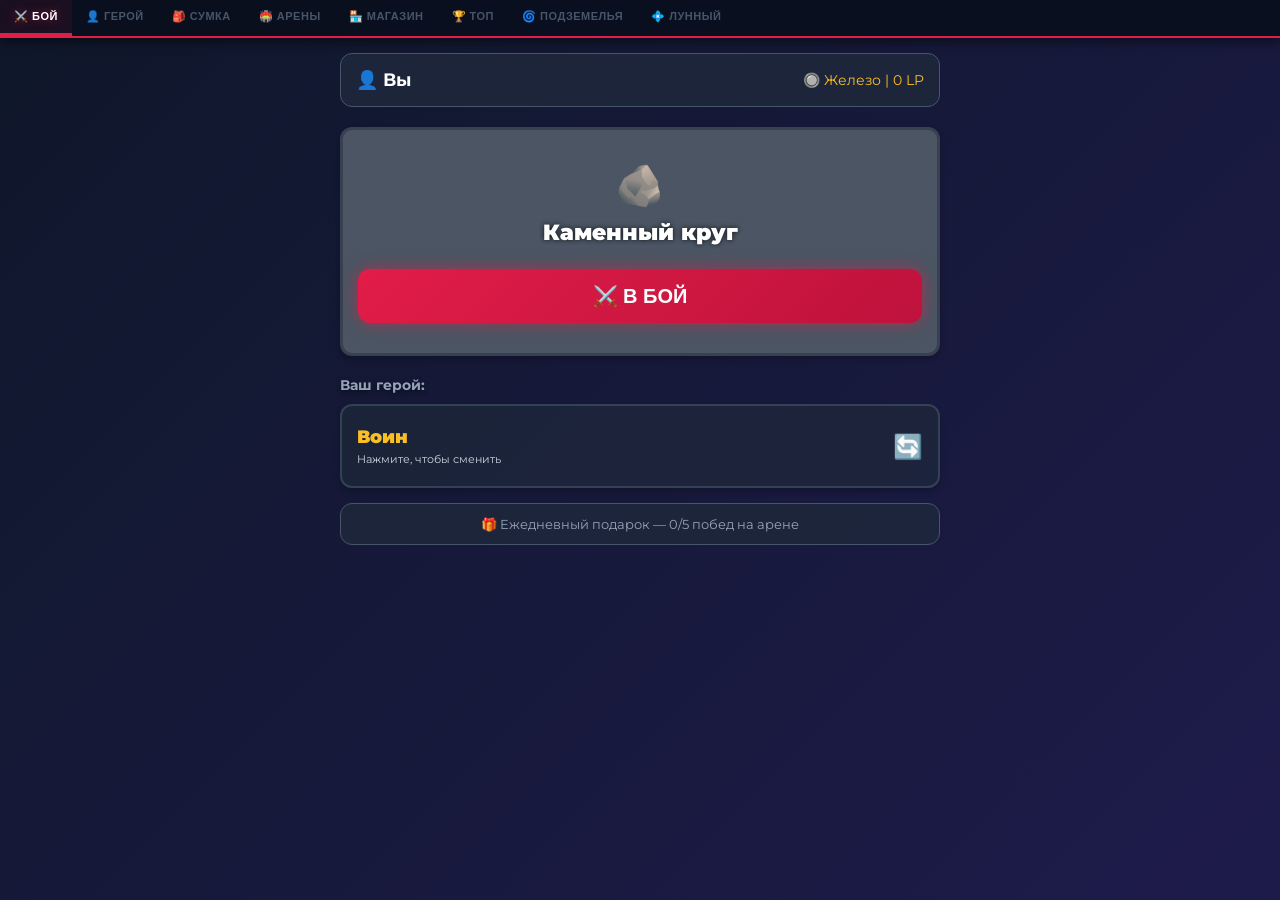
==== index.html @ 96e997aa "Add files via upload" ====
<!DOCTYPE html>
<html lang="ru">
<head>
<meta charset="UTF-8">
<meta name="viewport" content="width=device-width, initial-scale=1.0, maximum-scale=1.0, user-scalable=no">
<title>Битва Средиземья</title>
<link rel="stylesheet" href="style.css?v=777">
<script src="https://telegram.org/js/telegram-web-app.js"></script>
</head>
<body>
  <div class="nav-menu">
    <button class="nav-tab active" onclick="switchTab(this, 'tab-battle')">⚔️ Бой</button>
    <button class="nav-tab" onclick="switchTab(this, 'tab-hero')">👤 Герой</button>
    <button class="nav-tab" onclick="switchTab(this, 'tab-bag')">🎒 Сумка</button>
    <button class="nav-tab" onclick="switchTab(this, 'tab-arenas')">🏟️ Арены</button>
    <button class="nav-tab" onclick="switchTab(this, 'tab-shop')">🏪 Магазин</button>
    <button class="nav-tab" onclick="switchTab(this, 'tab-leaderboard')">🏆 Топ</button>
    <button class="nav-tab" onclick="switchTab(this, 'tab-dungeons')">🌀 Подземелья</button>
    <button class="nav-tab" onclick="switchTab(this, 'tab-premium')">💠 Лунный</button>
  </div>

  <div id="tab-battle" class="tab-content active">
    <div id="main-screen">
      <div class="profile-header" id="menu-profile"></div>
      
      <div id="menu-arena-display" class="class-card" style="padding: 30px 15px; margin-bottom: 20px; border-width: 3px;">
         </div>

      <h3 style="text-align:left; font-size: 14px; margin-bottom:10px; color:#94a3b8;">Ваш герой:</h3>
      <div id="menu-class-display" class="class-card" style="display:flex; justify-content:space-between; align-items:center;" onclick="openClassModal()">
         </div>
      <div id="menu-daily-gift" style="margin-top: 15px;"></div>
    </div>

      
    <div id="battle-screen" style="display:none;">
      <div class="arena" id="battle-arena">
        <div class="character" id="player-card" onclick="openCharModal(true)" style="cursor:pointer;">
          <h2 class="char-name" id="ui-player-name">Вы</h2>
          <div class="rank-badge" id="ui-player-rank">0 LP</div>
          <div class="bar-container"><div class="bar-text" id="ui-player-hp-text">20/20</div><div class="hp-fill" id="ui-player-hp-fill"></div></div>
          <div class="skills-panel" id="ui-player-skills"></div>
        </div>
        <div class="character" id="bot-card" onclick="openCharModal(false)" style="cursor:pointer;">
          <h2 class="char-name" id="ui-bot-name">Орк</h2>
          <div class="rank-badge" id="ui-bot-rank">0 LP</div>
          <div class="bar-container"><div class="bar-text" id="ui-bot-hp-text">20/20</div><div class="hp-fill" id="ui-bot-hp-fill"></div></div>
          <div class="skills-panel" id="ui-bot-skills"></div>
        </div>
      </div>
      
      <div class="controls" id="controls">
        <button class="action-btn btn-attack" id="btn-attack" onclick="registerAction('attack')">🗡️ Атака</button>
        <button class="action-btn btn-defend" id="btn-defend" onclick="registerAction('defend')">🛡️ Защита</button>
        <button class="action-btn btn-skill" id="btn-skill" onclick="registerAction('skill')">✨ Навык!</button>
        
        <button class="action-btn" id="btn-immortal" style="background: linear-gradient(135deg, #4c1d95, #000000); display: none; width: 100%; box-shadow: 0 0 15px rgba(124, 58, 237, 0.6);" onclick="registerAction('immortal')">💀 Возмездие</button>
        
        <button class="action-btn btn-return" id="btn-return" onclick="returnToMenu()">В меню</button>
      </div>

      <div id="turn-timer-container">
        ⏳ Ход через: <span id="turn-timer-text">4.0</span> сек.
      </div>

      <div id="combat-log"></div>
    </div>
  </div>

  <div id="tab-hero" class="tab-content">
    <h2>Экипировка</h2>
    <div class="stats-panel" id="hero-stats">ХП: 20</div>
    <div class="equip-grid">
      <div class="equip-slot" id="eq-head" onclick="openItemModal('head', true)">🪖<br>Голова</div>
      <div class="equip-slot" id="eq-body" onclick="openItemModal('body', true)">👕<br>Тело</div>
      <div class="equip-slot" id="eq-arms" onclick="openItemModal('arms', true)">🧤<br>Руки</div>
      <div class="equip-slot" id="eq-legs" onclick="openItemModal('legs', true)">👢<br>Ноги</div>
    </div>
  </div>

  <div id="tab-bag" class="tab-content">
    <h2>Сумка (<span id="bag-count">0</span>/<span id="bag-max">6</span>)</h2>
    <div class="imperial-count">Империалы: <span id="imperial-amount" style="color:#fbbf24">0</span> 🪙</div>
    <div class="inventory-grid" id="inventory-grid"></div>
    <div id="pouch-section"></div>
  </div>

  <div id="tab-arenas" class="tab-content"></div>

  <div id="tab-shop" class="tab-content">
    <h2>Торговый квартал</h2>
    <div class="imperial-count">Ваш баланс: <span id="shop-imperial-amount" style="color:#fbbf24">0</span> 🪙</div>
    <div id="shop-content"></div>
  </div>

  <div id="tab-dungeons" class="tab-content"></div>

  <div id="tab-premium" class="tab-content"></div>

  <div id="tab-leaderboard" class="tab-content">
    <h2>Глобальный Топ 10</h2>
    <div id="leaderboard-content" style="margin-top: 15px;"></div>
  </div>

  <div id="item-modal" class="modal">
    <div class="modal-content">
      <h3 id="modal-title">Название</h3>
      <div id="modal-desc" class="modal-desc">Описание</div>
      <div class="modal-actions" id="modal-actions"></div>
      <button class="action-btn" style="background:#475569; padding: 10px; margin-top: 10px; width: 100%;" onclick="closeModal()">Закрыть</button>
    </div>
  </div>

  <div id="class-modal" class="modal">
    <div class="modal-content">
      <h3 class="text-skill">Смена героя</h3>
      <div class="modal-desc" style="max-height: 60vh; overflow-y: auto; background: transparent; padding: 0;" id="class-modal-list">
      </div>
      <button class="action-btn" style="background:#475569; padding: 10px; margin-top: 10px; width: 100%;" onclick="closeClassModal()">Закрыть</button>
    </div>
  </div>

  <script src="dungeons.js?v=777"></script>
  <script src="script.js?v=777"></script>
</body>
</html>
---- style.css ----
@import url('https://fonts.googleapis.com/css2?family=Montserrat:wght@400;700;900&display=swap');

body { font-family: 'Montserrat', sans-serif; background: linear-gradient(135deg, #0f172a 0%, #1e1b4b 100%); color: #e2e8f0; text-align: center; margin: 0; padding: 0; min-height: 100vh;}
h1, h2, h3 { color: #fbbf24; text-shadow: 0 2px 4px rgba(0,0,0,0.5); margin-top: 15px;}

.nav-menu {
  display: flex;
  background: rgba(10, 15, 30, 0.97);
  overflow-x: auto;
  white-space: nowrap;
  border-bottom: 2px solid #e11d48;
  box-shadow: 0 4px 12px rgba(0,0,0,0.5);
  -webkit-overflow-scrolling: touch;
  scrollbar-width: none;
}
.nav-menu::-webkit-scrollbar { display: none; }
.nav-tab {
  flex: 0 0 auto;
  padding: 10px 14px;
  background: none;
  border: none;
  color: #475569;
  font-size: 11px;
  font-weight: 700;
  cursor: pointer;
  text-transform: uppercase;
  letter-spacing: 0.5px;
  transition: color 0.2s;
  border-bottom: 3px solid transparent;
}
.nav-tab.active {
  color: #fff;
  border-bottom: 3px solid #e11d48;
  text-shadow: 0 0 10px rgba(225, 29, 72, 0.6);
  background: rgba(225,29,72,0.08);
}
.nav-tab:hover:not(.active) { color: #94a3b8; }
.nav-tab.disabled { cursor: not-allowed; opacity: 0.5; }

.tab-content { display: none; padding: 15px; max-width: 600px; margin: 0 auto; }
.tab-content.active { display: block; }

.profile-header { background: rgba(30, 41, 59, 0.8); border-radius: 12px; padding: 15px; margin-bottom: 20px; display: flex; align-items: center; justify-content: space-between; border: 1px solid #475569;}
.profile-name { font-size: 18px; font-weight: bold; color: #fff; }
.profile-rank { font-size: 14px; color: #fbbf24; }
.rank-badge { font-size: 12px; font-weight: bold; color: #cbd5e1; background: rgba(0,0,0,0.5); padding: 4px 8px; border-radius: 6px; display: inline-block; margin-bottom: 10px;}

.class-grid { display: grid; grid-template-columns: 1fr 1fr; gap: 15px; margin-top: 20px; }
.class-card { background: rgba(30, 41, 59, 0.7); border: 2px solid #334155; padding: 20px 15px; border-radius: 12px; cursor: pointer; transition: all 0.3s ease; box-shadow: 0 4px 6px rgba(0,0,0,0.2); }
.class-card:hover { border-color: #e11d48; box-shadow: 0 8px 15px rgba(225, 29, 72, 0.3); }
.class-title { font-size: 18px; font-weight: 900; margin-bottom: 8px; color: #fbbf24;}
.class-desc { font-size: 11px; color: #cbd5e1; text-align: left; line-height: 1.4; }

/* === АРЕНА И ОФОРМЛЕНИЕ РАНГОВ === */
.arena { display: flex; justify-content: space-between; margin-bottom: 20px; gap: 15px; padding: 15px; border-radius: 16px; box-shadow: 0 10px 25px rgba(0,0,0,0.6);}
.character { background: rgba(30, 41, 59, 0.85); padding: 15px; border-radius: 12px; width: 50%; box-sizing: border-box; display: flex; flex-direction: column; transition: all 0.5s;}
.char-name { font-size: 14px; margin: 0 0 5px 0; font-weight: 700; line-height: 1.2; min-height: 34px; color: #fff;}

/* Фоны Арен (Задний план боя) */
.arena-stone { background: #4b5563; border: 2px solid #374151; }
.arena-moon { background: #9ca3af; border: 2px solid #d1d5db; box-shadow: inset 0 0 15px rgba(255,255,255,0.2); }
.arena-sun { background: linear-gradient(to bottom, #fef08a, #a16207); border: 2px solid #eab308; box-shadow: inset 0 0 20px rgba(234,179,8,0.4); }
.arena-crystal { background: linear-gradient(to bottom, #bfdbfe, #1e3a8a); border: 2px solid #3b82f6; box-shadow: inset 0 0 25px rgba(59,130,246,0.5); }
.arena-black { background: linear-gradient(to bottom, #000000, #4c1d95); border: 2px solid #7c3aed; box-shadow: inset 0 0 30px rgba(124,58,237,0.6); animation: pulseBg 3s infinite alternate; }
.arena-stars { background: linear-gradient(135deg, #020617, #450a0a, #172554, #2e1065); border: 2px solid #f43f5e; box-shadow: inset 0 0 40px rgba(244,63,94,0.5); background-size: 200% 200%; animation: pulseStars 4s infinite alternate; }

@keyframes pulseBg { 0% { box-shadow: inset 0 0 10px rgba(124,58,237,0.4); } 100% { box-shadow: inset 0 0 40px rgba(124,58,237,0.8); } }
@keyframes pulseStars { 0% { background-position: 0% 50%; box-shadow: inset 0 0 20px rgba(244,63,94,0.4); } 100% { background-position: 100% 50%; box-shadow: inset 0 0 60px rgba(250,204,21,0.6); } }

/* Рамки персонажей (Ранги) */
.border-iron { border: 2px solid transparent; box-shadow: none; }
.border-bronze { border: 2px solid #8b5a2b; box-shadow: none; }
.border-silver { border: 2px solid #c0c0c0; box-shadow: none; }
.border-gold { border: 2px solid #facc15; box-shadow: none; }
.border-emerald { border: 2px solid #10b981; box-shadow: 0 0 15px rgba(16, 185, 129, 0.6); }
.border-diamond { border: 2px solid #0ea5e9; box-shadow: 0 0 20px rgba(14, 165, 233, 0.7); }
.border-master { border: 2px solid transparent; background: linear-gradient(rgba(30,41,59,0.85), rgba(30,41,59,0.85)) padding-box, linear-gradient(to right, #ef4444, #facc15) border-box; box-shadow: 0 0 25px rgba(239, 68, 68, 0.6); }
.border-grandmaster { border: 2px solid transparent; background: linear-gradient(rgba(30,41,59,0.85), rgba(30,41,59,0.85)) padding-box, linear-gradient(to right, #2563eb, #7dd3fc) border-box; box-shadow: 0 0 25px rgba(37, 99, 235, 0.6); }
.border-overlord { border: 2px solid transparent; background: linear-gradient(rgba(30,41,59,0.85), rgba(30,41,59,0.85)) padding-box, linear-gradient(135deg, #000000, #a855f7, #000000) border-box; box-shadow: 0 0 20px #6b21a8, inset 0 0 15px #4c1d95; animation: overlordPulse 3s infinite alternate;}
.border-phoenix { border: 2px solid transparent; background: linear-gradient(rgba(30,41,59,0.85), rgba(30,41,59,0.85)) padding-box, linear-gradient(to top, #ea580c, #ef4444, #facc15) border-box; box-shadow: 0 0 30px #ef4444, 0 -5px 15px #facc15, inset 0 0 20px #ea580c; animation: borderFire 1.5s infinite alternate; }

@keyframes overlordPulse { 0% {box-shadow: 0 0 15px #4c1d95, inset 0 0 10px #000;} 100% {box-shadow: 0 0 35px #a855f7, inset 0 0 25px #6b21a8;} }
@keyframes borderFire { 0% {box-shadow: 0 0 20px #ef4444, 0 -2px 10px #facc15, inset 0 0 10px #ea580c;} 100% {box-shadow: 0 0 45px #ef4444, 0 -10px 25px #facc15, inset 0 0 30px #ea580c;} }

/* Эффекты свечения Ников (Ранги) */
.text-master { background: linear-gradient(to right, #ef4444, #facc15); -webkit-background-clip: text; color: transparent; text-shadow: 0 0 10px rgba(239, 68, 68, 0.5); }
.text-grandmaster { background: linear-gradient(to right, #2563eb, #7dd3fc); -webkit-background-clip: text; color: transparent; text-shadow: 0 0 10px rgba(37, 99, 235, 0.5); }
.text-emerald { background: linear-gradient(to right, #10b981, #34d399); -webkit-background-clip: text; color: transparent; text-shadow: 0 0 10px rgba(16, 185, 129, 0.5); }
.text-diamond { background: linear-gradient(to right, #0ea5e9, #7dd3fc); -webkit-background-clip: text; color: transparent; text-shadow: 0 0 10px rgba(14, 165, 233, 0.5); }
.text-overlord { background: linear-gradient(to bottom, #d8b4fe, #4c1d95); -webkit-background-clip: text; color: transparent; text-shadow: 0 0 15px #7c3aed; }
.text-phoenix { background: linear-gradient(to top, #facc15, #ef4444); -webkit-background-clip: text; color: transparent; text-shadow: 0 -2px 10px rgba(239,68,68,0.8), 0 2px 15px rgba(250,204,21,0.6); animation: textFire 1s infinite alternate;}
.bar-container { background: #0f172a; border-radius: 6px; width: 100%; height: 22px; margin-bottom: 8px; border: 1px solid #334155; overflow: hidden; position: relative;}
/* Рамки персонажей */
.border-iron { border: 2px solid transparent; box-shadow: none; }
.border-bronze { border: 2px solid #8b5a2b; box-shadow: none; }
.border-silver { border: 2px solid #c0c0c0; box-shadow: none; }
.border-gold { border: 2px solid #facc15; box-shadow: none; }
.border-emerald { border: 2px solid #10b981; box-shadow: 0 0 15px rgba(16, 185, 129, 0.6); }
.border-diamond { border: 2px solid #0ea5e9; box-shadow: 0 0 20px rgba(14, 165, 233, 0.7); }

/* Элитные рамки (Градиентные границы + Анимации) */
.border-master { border: 2px solid transparent; background: linear-gradient(rgba(30,41,59,0.85), rgba(30,41,59,0.85)) padding-box, linear-gradient(to right, #ef4444, #facc15) border-box; box-shadow: 0 0 25px rgba(239, 68, 68, 0.6); }
.border-grandmaster { border: 2px solid transparent; background: linear-gradient(rgba(30,41,59,0.85), rgba(30,41,59,0.85)) padding-box, linear-gradient(to right, #2563eb, #7dd3fc) border-box; box-shadow: 0 0 25px rgba(37, 99, 235, 0.6); }
.border-overlord { border: 2px solid transparent; background: linear-gradient(rgba(30,41,59,0.85), rgba(30,41,59,0.85)) padding-box, linear-gradient(135deg, #000000, #a855f7, #000000) border-box; box-shadow: 0 0 20px #6b21a8, inset 0 0 15px #4c1d95; animation: overlordPulse 3s infinite alternate;}
.border-phoenix { border: 2px solid transparent; background: linear-gradient(rgba(30,41,59,0.85), rgba(30,41,59,0.85)) padding-box, linear-gradient(to top, #ea580c, #ef4444, #facc15) border-box; box-shadow: 0 0 30px #ef4444, 0 -5px 15px #facc15, inset 0 0 20px #ea580c; animation: borderFire 1.5s infinite alternate; }

@keyframes overlordPulse { 0% {box-shadow: 0 0 15px #4c1d95, inset 0 0 10px #000;} 100% {box-shadow: 0 0 35px #a855f7, inset 0 0 25px #6b21a8;} }
@keyframes borderFire { 0% {box-shadow: 0 0 20px #ef4444, 0 -2px 10px #facc15, inset 0 0 10px #ea580c;} 100% {box-shadow: 0 0 45px #ef4444, 0 -10px 25px #facc15, inset 0 0 30px #ea580c;} }

/* Эффекты свечения Ников */
.text-master { background: linear-gradient(to right, #ef4444, #facc15); -webkit-background-clip: text; color: transparent; text-shadow: 0 0 10px rgba(239, 68, 68, 0.5); }
.text-emerald { background: linear-gradient(to right, #10b981, #34d399); -webkit-background-clip: text; color: transparent; text-shadow: 0 0 10px rgba(16, 185, 129, 0.5); }
.text-diamond { background: linear-gradient(to right, #0ea5e9, #7dd3fc); -webkit-background-clip: text; color: transparent; text-shadow: 0 0 10px rgba(14, 165, 233, 0.5); }
.text-grandmaster { background: linear-gradient(to right, #2563eb, #7dd3fc); -webkit-background-clip: text; color: transparent; text-shadow: 0 0 10px rgba(37, 99, 235, 0.5); }
.text-overlord { background: linear-gradient(to bottom, #d8b4fe, #4c1d95); -webkit-background-clip: text; color: transparent; text-shadow: 0 0 15px #7c3aed; }
.text-phoenix { background: linear-gradient(to top, #facc15, #ef4444); -webkit-background-clip: text; color: transparent; text-shadow: 0 -2px 10px rgba(239,68,68,0.8), 0 2px 15px rgba(250,204,21,0.6); animation: textFire 1s infinite alternate;}

@keyframes textFire { 0% {text-shadow: 0 -2px 10px rgba(239,68,68,0.8), 0 2px 10px rgba(250,204,21,0.5);} 100% {text-shadow: 0 -5px 20px rgba(234,88,12,0.9), 0 2px 25px rgba(250,204,21,0.8);} }
.bar-container { background: #0f172a; border-radius: 6px; width: 100%; height: 22px; margin-bottom: 8px; border: 1px solid #334155; overflow: hidden; position: relative;}
.bar-text { position: absolute; width: 100%; text-align: center; font-size: 12px; font-weight: bold; line-height: 22px; color: white; z-index: 2;}
.hp-fill { height: 100%; background: linear-gradient(90deg, #be123c, #f43f5e); transition: width 0.4s ease; }

.skills-panel { margin-top: auto; padding-top: 10px; border-top: 1px dashed #475569; display: flex; flex-direction: column; gap: 5px; }
.skill-slot { background: #0f172a; border: 1px solid #334155; border-radius: 6px; padding: 5px; position: relative; overflow: hidden; }
.skill-slot-title { font-size: 10px; color: #fbbf24; font-weight: bold; margin-bottom: 2px; position: relative; z-index: 2;}
.skill-fill { height: 100%; background: linear-gradient(90deg, #0369a1, #0ea5e9); width: 0%; position: absolute; top: 0; left: 0; z-index: 1; opacity: 0.5;}
.skill-ready-fill { background: linear-gradient(90deg, #b45309, #f59e0b); opacity: 0.8;}
.skill-progress-text { font-size: 10px; color: #e2e8f0; position: relative; z-index: 2; font-weight: bold;}

.controls { display: flex; justify-content: space-between; gap: 12px; margin-bottom: 20px; }
.action-btn { color: white; border: none; padding: 18px 10px; font-size: 15px; border-radius: 8px; cursor: pointer; font-weight: 900; flex: 1; text-transform: uppercase; box-shadow: 0 4px 6px rgba(0,0,0,0.3); }
.action-btn:active { transform: scale(0.95); }
.btn-attack { background: linear-gradient(135deg, #be123c, #e11d48); }
.btn-defend { background: linear-gradient(135deg, #1d4ed8, #3b82f6); }
.btn-skill { background: linear-gradient(135deg, #b45309, #f59e0b); color: #fff; display: none; width: 100%; }
.btn-return { background: linear-gradient(135deg, #15803d, #22c55e); width: 100%; display: none; }

#combat-log { background: rgba(15, 23, 42, 0.7); padding: 15px; height: 300px; overflow-y: auto; text-align: left; border-radius: 12px; font-size: 13px; line-height: 1.6; border: 1px solid #334155; }
.log-entry { margin-bottom: 12px; border-bottom: 1px solid rgba(255,255,255,0.05); padding-bottom: 12px; }
.log-entry:last-child { border-bottom: none; }

.text-dmg { color: #f43f5e; font-weight: bold;} .text-heal { color: #10b981; font-weight: bold;}
.text-skill { color: #fbbf24; font-weight: bold;} .text-block { color: #94a3b8; }
.text-info { color: #38bdf8; font-style: italic; font-size: 12px; display: block; margin-top: 4px;}
.lp-gain { color: #10b981; font-weight: bold; font-size: 16px; } .lp-loss { color: #f43f5e; font-weight: bold; font-size: 16px; }

/* === ИНВЕНТАРЬ И ЭКИПИРОВКА === */
.imperial-count { background: rgba(30, 41, 59, 0.8); padding: 10px; border-radius: 8px; margin-bottom: 15px; font-weight: bold;}
.inventory-grid { display: grid; grid-template-columns: repeat(3, 1fr); gap: 10px; }
.inv-slot { background: rgba(15, 23, 42, 0.8); border: 2px dashed #475569; border-radius: 8px; height: 80px; display: flex; flex-direction: column; align-items: center; justify-content: center; cursor: pointer; font-size: 10px; padding: 5px; color: #94a3b8;}
.inv-slot.filled { border-style: solid; color: #fff; }

.equip-grid { display: grid; grid-template-columns: 1fr 1fr; gap: 15px; margin-top: 15px; }
.equip-slot { background: rgba(30, 41, 59, 0.8); border: 2px solid #475569; border-radius: 12px; padding: 15px; cursor: pointer; display: flex; flex-direction: column; align-items: center; justify-content: center; font-size: 12px; color: #94a3b8; height: 100px;}
.stats-panel { background: rgba(15, 23, 42, 0.8); padding: 15px; border-radius: 8px; border: 1px solid #fbbf24; color: #fbbf24; font-weight: bold; font-size: 18px;}

/* Редкости */
.rarity-common { border-color: #94a3b8 !important; box-shadow: inset 0 0 10px rgba(148,163,184,0.3); }
.rarity-uncommon { border-color: #22c55e !important; box-shadow: inset 0 0 10px rgba(34,197,94,0.3); }
.rarity-rare { border-color: #3b82f6 !important; box-shadow: inset 0 0 15px rgba(59,130,246,0.4); }
.rarity-epic { border-color: #a855f7 !important; box-shadow: inset 0 0 20px rgba(168,85,247,0.5); }

.text-common { color: #94a3b8; } .text-uncommon { color: #22c55e; }
.text-rare { color: #3b82f6; } .text-epic { color: #a855f7; }

/* Модальное окно */
.modal { display: none; position: fixed; top: 0; left: 0; width: 100%; height: 100%; background: rgba(0,0,0,0.8); z-index: 100; justify-content: center; align-items: center; }
.modal-content { background: #1e293b; padding: 20px; border-radius: 16px; border: 2px solid #475569; width: 80%; max-width: 400px; }
.modal-desc { margin: 15px 0; font-size: 13px; line-height: 1.5; color: #cbd5e1; text-align: left; background: #0f172a; padding: 10px; border-radius: 8px;}
.modal-actions { display: flex; gap: 10px; margin-top: 15px; }

/* === ОГРОМНАЯ КНОПКА В БОЙ === */
.btn-fight-huge { 
    background: linear-gradient(135deg, #e11d48, #be123c); 
    color: white; 
    border: none; 
    padding: 15px 30px; 
    font-size: 20px; 
    font-weight: 900; 
    border-radius: 12px; 
    margin-top: 15px; 
    cursor: pointer; 
    text-transform: uppercase; 
    box-shadow: 0 0 15px rgba(225, 29, 72, 0.6); 
    animation: pulseFight 2s infinite; 
    width: 100%;
}
@keyframes pulseFight { 0% { transform: scale(1); box-shadow: 0 0 15px rgba(225, 29, 72, 0.6);} 50% { transform: scale(1.02); box-shadow: 0 0 25px rgba(225, 29, 72, 0.9);} 100% { transform: scale(1); box-shadow: 0 0 15px rgba(225, 29, 72, 0.6);} }

/* === ЛИДЕРБОРД === */
.lb-item { background: rgba(30, 41, 59, 0.8); border: 2px solid #334155; padding: 12px 15px; border-radius: 12px; margin-bottom: 8px; display: flex; justify-content: space-between; align-items: center; font-size: 14px; box-shadow: 0 4px 6px rgba(0,0,0,0.2); }
.lb-rank { font-weight: 900; font-size: 18px; width: 35px; text-align: left; color: #fbbf24; }
.lb-name { flex-grow: 1; text-align: left; font-weight: bold; color: #e2e8f0; }
.lb-lp { font-weight: 900; color: #10b981; }
.lb-player { border-color: #e11d48; background: rgba(225, 29, 72, 0.1); box-shadow: 0 0 15px rgba(225, 29, 72, 0.3); }
.lb-divider { text-align: center; color: #94a3b8; font-weight: bold; margin: 15px 0; font-size: 20px;}

/* === ПОДЗЕМЕЛЬЯ === */
.dungeon-mansion {
  background: linear-gradient(to bottom, #374151, #1c1917);
  border: 2px solid #4b5563;
}

.border-mob-normal { border: 2px solid #6b7280; }
.border-mob-elite  { border: 2px solid #f59e0b; box-shadow: 0 0 12px rgba(245,158,11,0.4); }
.border-mob-boss   { border: 2px solid #e11d48; box-shadow: 0 0 20px rgba(225,29,72,0.5); }

/* === ТАЙМЕР ХОДА (Текстовый) === */
#turn-timer-container {
  width: 100%;
  background: rgba(15, 23, 42, 0.8);
  padding: 12px;
  border-radius: 8px;
  margin-bottom: 20px;
  border: 1px solid #334155;
  font-weight: bold;
  color: #cbd5e1;
  box-sizing: border-box;
  display: none; /* Скрыт до начала боя */
}
#turn-timer-text {
  color: #10b981; /* Зеленый цвет по умолчанию */
  font-size: 18px;
  transition: color 0.3s;
}

/* === АНИМАЦИЯ ОТКРЫТИЯ СУНДУКА === */
@keyframes chestPulse {
  0%   { box-shadow: 0 0 15px var(--chest-color, #94a3b8), 0 0 30px var(--chest-color, #94a3b8)44; transform: scale(1); }
  100% { box-shadow: 0 0 35px var(--chest-color, #94a3b8), 0 0 70px var(--chest-color, #94a3b8)66; transform: scale(1.06); }
}
@keyframes chestShake {
  0%,100% { transform: rotate(0deg) scale(1.06); }
  20%      { transform: rotate(-8deg) scale(1.1); }
  40%      { transform: rotate(8deg) scale(1.1); }
  60%      { transform: rotate(-5deg) scale(1.08); }
  80%      { transform: rotate(5deg) scale(1.08); }
}
@keyframes itemReveal {
  0%   { opacity:0; transform: translateY(12px) scale(0.92); }
  100% { opacity:1; transform: translateY(0) scale(1); }
}

/* Иконка сундука в модалке */
#item-modal .modal-content .chest-open-anim {
  display: inline-block;
  animation: chestShake 0.7s ease-in-out;
}

/* Название предмета появляется */
#item-modal .modal-content .chest-item-name {
  animation: itemReveal 0.5s ease 0.6s both;
}

/* Бейдж редкости */
#item-modal .modal-content .chest-rarity-badge {
  display: inline-block;
  padding: 4px 14px;
  border-radius: 20px;
  border: 1px solid var(--badge-color, #94a3b8);
  color: var(--badge-color, #94a3b8);
  background: color-mix(in srgb, var(--badge-color, #94a3b8) 15%, transparent);
  font-size: 11px;
  font-weight: 900;
  letter-spacing: 2px;
  margin-bottom: 12px;
  animation: itemReveal 0.4s ease 0.3s both;
}
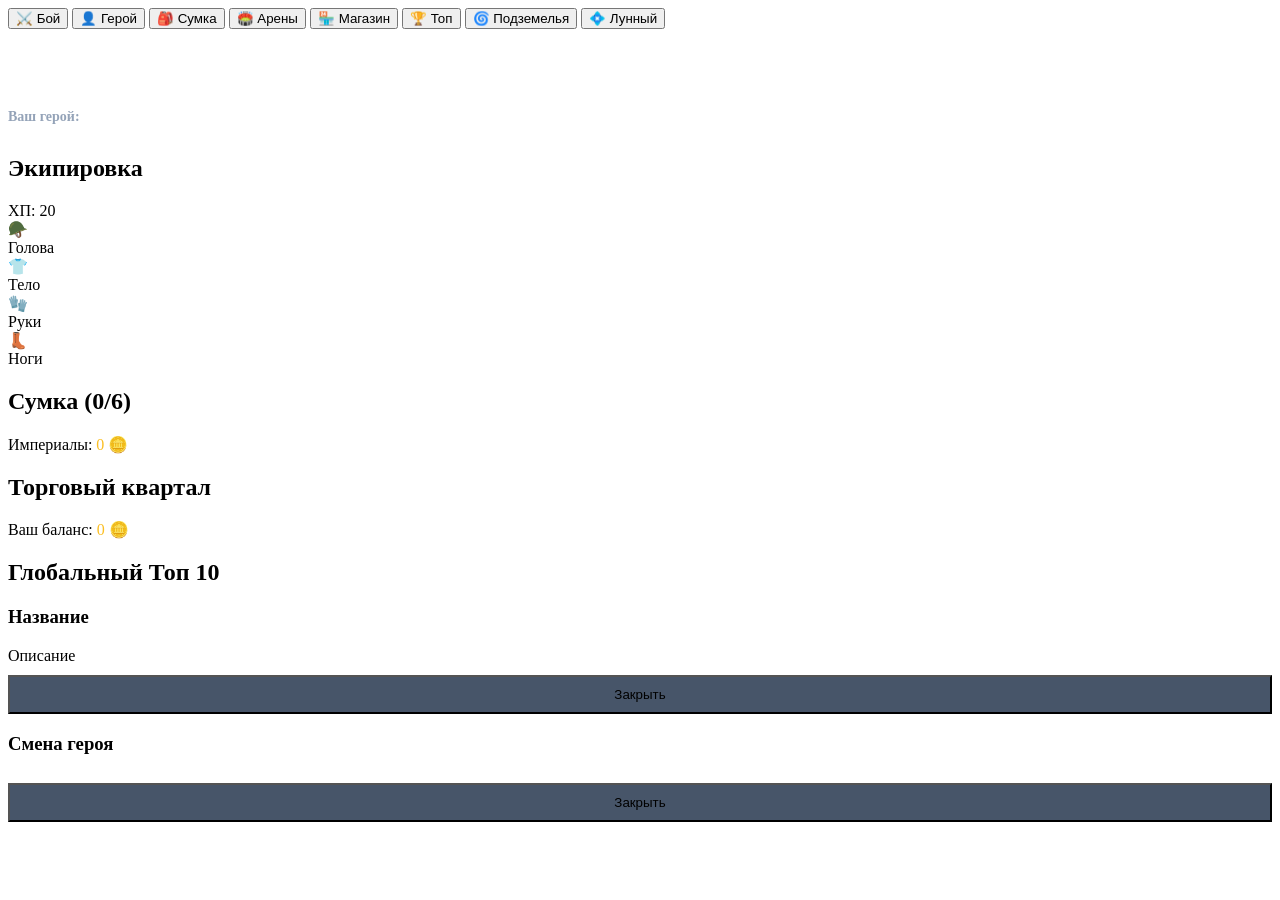
==== commit d4985c8f: "Add files via upload" ====
--- a/index.html
+++ b/index.html
@@ -37,12 +37,14 @@
       <div class="arena" id="battle-arena">
         <div class="character" id="player-card" onclick="openCharModal(true)" style="cursor:pointer;">
           <h2 class="char-name" id="ui-player-name">Вы</h2>
+          <div id="ui-player-sub" style="font-size:11px; min-height:16px; margin-bottom:3px;"></div>
           <div class="rank-badge" id="ui-player-rank">0 LP</div>
           <div class="bar-container"><div class="bar-text" id="ui-player-hp-text">20/20</div><div class="hp-fill" id="ui-player-hp-fill"></div></div>
           <div class="skills-panel" id="ui-player-skills"></div>
         </div>
         <div class="character" id="bot-card" onclick="openCharModal(false)" style="cursor:pointer;">
           <h2 class="char-name" id="ui-bot-name">Орк</h2>
+          <div id="ui-bot-sub" style="font-size:11px; min-height:16px; margin-bottom:3px;"></div>
           <div class="rank-badge" id="ui-bot-rank">0 LP</div>
           <div class="bar-container"><div class="bar-text" id="ui-bot-hp-text">20/20</div><div class="hp-fill" id="ui-bot-hp-fill"></div></div>
           <div class="skills-panel" id="ui-bot-skills"></div>
@@ -76,6 +78,7 @@
       <div class="equip-slot" id="eq-arms" onclick="openItemModal('arms', true)">🧤<br>Руки</div>
       <div class="equip-slot" id="eq-legs" onclick="openItemModal('legs', true)">👢<br>Ноги</div>
     </div>
+    <div id="hero-title-btn" style="margin-top:14px;"></div>
   </div>
 
   <div id="tab-bag" class="tab-content">
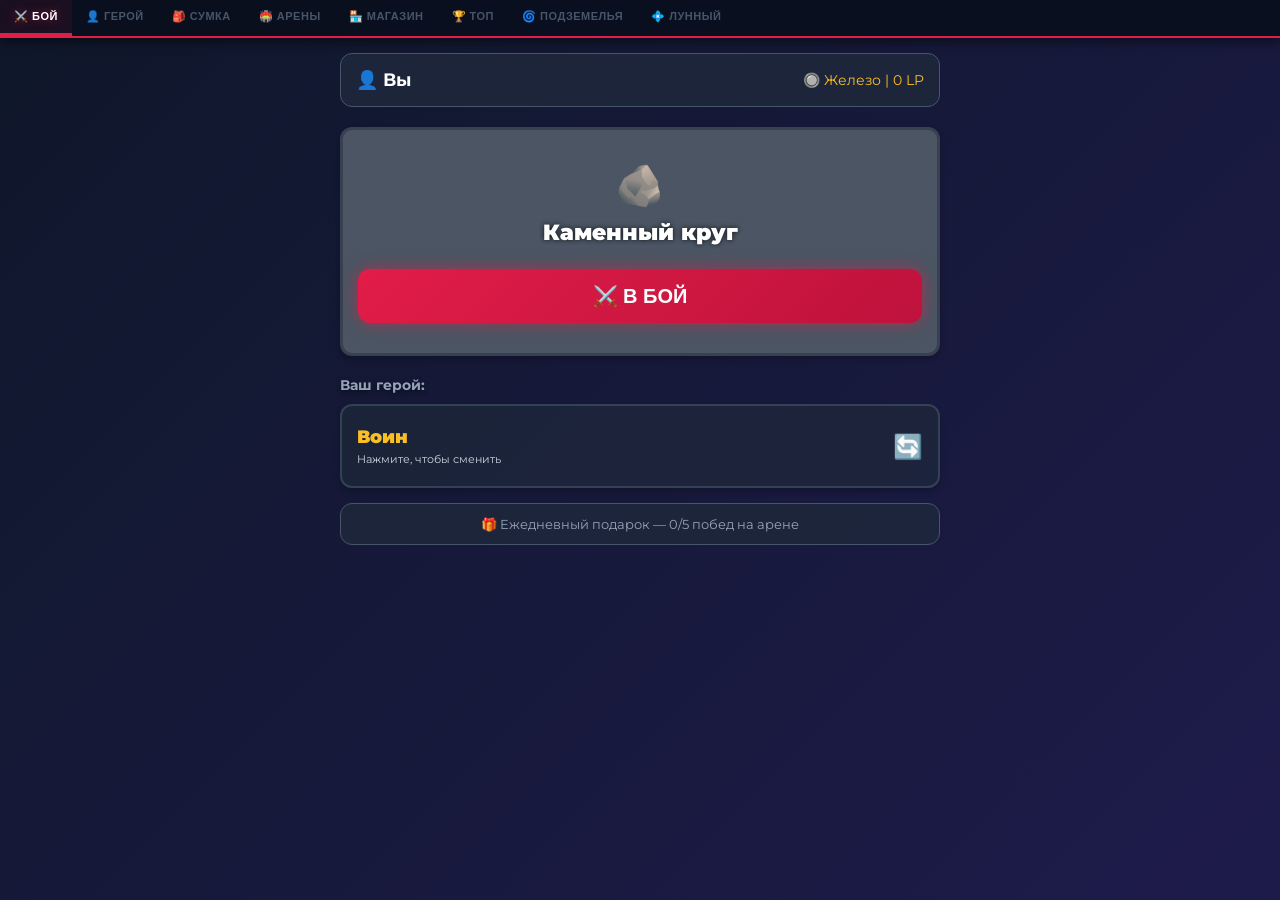
==== commit 572af162: "Add files via upload" ====
--- a/index.html
+++ b/index.html
@@ -123,7 +123,8 @@
     </div>
   </div>
 
-  <script src="dungeons.js?v=777"></script>
-  <script src="script.js?v=777"></script>
+  <script src="dungeons.js?v=778"></script>
+  <script src="cosmetics.js?v=778"></script>
+  <script src="script.js?v=778"></script>
 </body>
 </html>
--- a/style.css
+++ b/style.css
@@ -0,0 +1,966 @@
+@import url('https://fonts.googleapis.com/css2?family=Montserrat:wght@400;700;900&display=swap');
+
+body { font-family: 'Montserrat', sans-serif; background: linear-gradient(135deg, #0f172a 0%, #1e1b4b 100%); color: #e2e8f0; text-align: center; margin: 0; padding: 0; min-height: 100vh;}
+h1, h2, h3 { color: #fbbf24; text-shadow: 0 2px 4px rgba(0,0,0,0.5); margin-top: 15px;}
+
+.nav-menu {
+  display: flex;
+  background: rgba(10, 15, 30, 0.97);
+  overflow-x: auto;
+  white-space: nowrap;
+  border-bottom: 2px solid #e11d48;
+  box-shadow: 0 4px 12px rgba(0,0,0,0.5);
+  -webkit-overflow-scrolling: touch;
+  scrollbar-width: none;
+}
+.nav-menu::-webkit-scrollbar { display: none; }
+.nav-tab {
+  flex: 0 0 auto;
+  padding: 10px 14px;
+  background: none;
+  border: none;
+  color: #475569;
+  font-size: 11px;
+  font-weight: 700;
+  cursor: pointer;
+  text-transform: uppercase;
+  letter-spacing: 0.5px;
+  transition: color 0.2s;
+  border-bottom: 3px solid transparent;
+}
+.nav-tab.active {
+  color: #fff;
+  border-bottom: 3px solid #e11d48;
+  text-shadow: 0 0 10px rgba(225, 29, 72, 0.6);
+  background: rgba(225,29,72,0.08);
+}
+.nav-tab:hover:not(.active) { color: #94a3b8; }
+.nav-tab.disabled { cursor: not-allowed; opacity: 0.5; }
+
+.tab-content { display: none; padding: 15px; max-width: 600px; margin: 0 auto; }
+.tab-content.active { display: block; }
+
+.profile-header { background: rgba(30, 41, 59, 0.8); border-radius: 12px; padding: 15px; margin-bottom: 20px; display: flex; align-items: center; justify-content: space-between; border: 1px solid #475569;}
+.profile-name { font-size: 18px; font-weight: bold; color: #fff; }
+.profile-rank { font-size: 14px; color: #fbbf24; }
+.rank-badge { font-size: 12px; font-weight: bold; color: #cbd5e1; background: rgba(0,0,0,0.5); padding: 4px 8px; border-radius: 6px; display: inline-block; margin-bottom: 10px;}
+
+.class-grid { display: grid; grid-template-columns: 1fr 1fr; gap: 15px; margin-top: 20px; }
+.class-card { background: rgba(30, 41, 59, 0.7); border: 2px solid #334155; padding: 20px 15px; border-radius: 12px; cursor: pointer; transition: all 0.3s ease; box-shadow: 0 4px 6px rgba(0,0,0,0.2); }
+.class-card:hover { border-color: #e11d48; box-shadow: 0 8px 15px rgba(225, 29, 72, 0.3); }
+.class-title { font-size: 18px; font-weight: 900; margin-bottom: 8px; color: #fbbf24;}
+.class-desc { font-size: 11px; color: #cbd5e1; text-align: left; line-height: 1.4; }
+
+/* === АРЕНА И ОФОРМЛЕНИЕ РАНГОВ === */
+.arena { display: flex; justify-content: space-between; margin-bottom: 20px; gap: 15px; padding: 15px; border-radius: 16px; box-shadow: 0 10px 25px rgba(0,0,0,0.6);}
+.character { background: rgba(30, 41, 59, 0.85); padding: 15px; border-radius: 12px; width: 50%; box-sizing: border-box; display: flex; flex-direction: column; transition: border-color 0.5s, box-shadow 0.5s;}
+/* Когда активна косметическая рамка — убираем дефолтный background чтобы рамка работала */
+.character.has-frame { background: transparent; }
+/* Скрыть карточку до эффекта — через класс, не inline style */
+.character.entry-hidden { opacity: 0 !important; }
+/* Для эффектов появления — overflow visible чтобы кольцо radiance не обрезалось */
+.character.entry-active { overflow: visible; }
+.char-name { font-size: 14px; margin: 0 0 5px 0; font-weight: 700; line-height: 1.2; min-height: 34px; color: #fff;}
+
+/* Фоны Арен (Задний план боя) */
+.arena-stone { background: #4b5563; border: 2px solid #374151; }
+.arena-moon { background: #9ca3af; border: 2px solid #d1d5db; box-shadow: inset 0 0 15px rgba(255,255,255,0.2); }
+.arena-sun { background: linear-gradient(to bottom, #fef08a, #a16207); border: 2px solid #eab308; box-shadow: inset 0 0 20px rgba(234,179,8,0.4); }
+.arena-crystal { background: linear-gradient(to bottom, #bfdbfe, #1e3a8a); border: 2px solid #3b82f6; box-shadow: inset 0 0 25px rgba(59,130,246,0.5); }
+.arena-black { background: linear-gradient(to bottom, #000000, #4c1d95); border: 2px solid #7c3aed; box-shadow: inset 0 0 30px rgba(124,58,237,0.6); animation: pulseBg 3s infinite alternate; }
+.arena-stars { background: linear-gradient(135deg, #020617, #450a0a, #172554, #2e1065); border: 2px solid #f43f5e; box-shadow: inset 0 0 40px rgba(244,63,94,0.5); background-size: 200% 200%; animation: pulseStars 4s infinite alternate; }
+
+@keyframes pulseBg { 0% { box-shadow: inset 0 0 10px rgba(124,58,237,0.4); } 100% { box-shadow: inset 0 0 40px rgba(124,58,237,0.8); } }
+@keyframes pulseStars { 0% { background-position: 0% 50%; box-shadow: inset 0 0 20px rgba(244,63,94,0.4); } 100% { background-position: 100% 50%; box-shadow: inset 0 0 60px rgba(250,204,21,0.6); } }
+
+/* Рамки персонажей (Ранги) */
+.border-iron { border: 2px solid transparent; box-shadow: none; }
+.border-bronze { border: 2px solid #8b5a2b; box-shadow: none; }
+.border-silver { border: 2px solid #c0c0c0; box-shadow: none; }
+.border-gold { border: 2px solid #facc15; box-shadow: none; }
+.border-emerald { border: 2px solid #10b981; box-shadow: 0 0 15px rgba(16, 185, 129, 0.6); }
+.border-diamond { border: 2px solid #0ea5e9; box-shadow: 0 0 20px rgba(14, 165, 233, 0.7); }
+.border-master { border: 2px solid transparent; background: linear-gradient(rgba(30,41,59,0.85), rgba(30,41,59,0.85)) padding-box, linear-gradient(to right, #ef4444, #facc15) border-box; box-shadow: 0 0 25px rgba(239, 68, 68, 0.6); }
+.border-grandmaster { border: 2px solid transparent; background: linear-gradient(rgba(30,41,59,0.85), rgba(30,41,59,0.85)) padding-box, linear-gradient(to right, #2563eb, #7dd3fc) border-box; box-shadow: 0 0 25px rgba(37, 99, 235, 0.6); }
+.border-overlord { border: 2px solid transparent; background: linear-gradient(rgba(30,41,59,0.85), rgba(30,41,59,0.85)) padding-box, linear-gradient(135deg, #000000, #a855f7, #000000) border-box; box-shadow: 0 0 20px #6b21a8, inset 0 0 15px #4c1d95; animation: overlordPulse 3s infinite alternate;}
+.border-phoenix { border: 2px solid transparent; background: linear-gradient(rgba(30,41,59,0.85), rgba(30,41,59,0.85)) padding-box, linear-gradient(to top, #ea580c, #ef4444, #facc15) border-box; box-shadow: 0 0 30px #ef4444, 0 -5px 15px #facc15, inset 0 0 20px #ea580c; animation: borderFire 1.5s infinite alternate; }
+
+@keyframes overlordPulse { 0% {box-shadow: 0 0 15px #4c1d95, inset 0 0 10px #000;} 100% {box-shadow: 0 0 35px #a855f7, inset 0 0 25px #6b21a8;} }
+@keyframes borderFire { 0% {box-shadow: 0 0 20px #ef4444, 0 -2px 10px #facc15, inset 0 0 10px #ea580c;} 100% {box-shadow: 0 0 45px #ef4444, 0 -10px 25px #facc15, inset 0 0 30px #ea580c;} }
+
+/* Эффекты свечения Ников (Ранги) */
+.text-master { background: linear-gradient(to right, #ef4444, #facc15); -webkit-background-clip: text; color: transparent; text-shadow: 0 0 10px rgba(239, 68, 68, 0.5); }
+.text-grandmaster { background: linear-gradient(to right, #2563eb, #7dd3fc); -webkit-background-clip: text; color: transparent; text-shadow: 0 0 10px rgba(37, 99, 235, 0.5); }
+.text-emerald { background: linear-gradient(to right, #10b981, #34d399); -webkit-background-clip: text; color: transparent; text-shadow: 0 0 10px rgba(16, 185, 129, 0.5); }
+.text-diamond { background: linear-gradient(to right, #0ea5e9, #7dd3fc); -webkit-background-clip: text; color: transparent; text-shadow: 0 0 10px rgba(14, 165, 233, 0.5); }
+.text-overlord { background: linear-gradient(to bottom, #d8b4fe, #4c1d95); -webkit-background-clip: text; color: transparent; text-shadow: 0 0 15px #7c3aed; }
+.text-phoenix { background: linear-gradient(to top, #facc15, #ef4444); -webkit-background-clip: text; color: transparent; text-shadow: 0 -2px 10px rgba(239,68,68,0.8), 0 2px 15px rgba(250,204,21,0.6); animation: textFire 1s infinite alternate;}
+.bar-container { background: #0f172a; border-radius: 6px; width: 100%; height: 22px; margin-bottom: 8px; border: 1px solid #334155; overflow: hidden; position: relative;}
+/* Рамки персонажей */
+.border-iron { border: 2px solid transparent; box-shadow: none; }
+.border-bronze { border: 2px solid #8b5a2b; box-shadow: none; }
+.border-silver { border: 2px solid #c0c0c0; box-shadow: none; }
+.border-gold { border: 2px solid #facc15; box-shadow: none; }
+.border-emerald { border: 2px solid #10b981; box-shadow: 0 0 15px rgba(16, 185, 129, 0.6); }
+.border-diamond { border: 2px solid #0ea5e9; box-shadow: 0 0 20px rgba(14, 165, 233, 0.7); }
+
+/* Элитные рамки (Градиентные границы + Анимации) */
+.border-master { border: 2px solid transparent; background: linear-gradient(rgba(30,41,59,0.85), rgba(30,41,59,0.85)) padding-box, linear-gradient(to right, #ef4444, #facc15) border-box; box-shadow: 0 0 25px rgba(239, 68, 68, 0.6); }
+.border-grandmaster { border: 2px solid transparent; background: linear-gradient(rgba(30,41,59,0.85), rgba(30,41,59,0.85)) padding-box, linear-gradient(to right, #2563eb, #7dd3fc) border-box; box-shadow: 0 0 25px rgba(37, 99, 235, 0.6); }
+.border-overlord { border: 2px solid transparent; background: linear-gradient(rgba(30,41,59,0.85), rgba(30,41,59,0.85)) padding-box, linear-gradient(135deg, #000000, #a855f7, #000000) border-box; box-shadow: 0 0 20px #6b21a8, inset 0 0 15px #4c1d95; animation: overlordPulse 3s infinite alternate;}
+.border-phoenix { border: 2px solid transparent; background: linear-gradient(rgba(30,41,59,0.85), rgba(30,41,59,0.85)) padding-box, linear-gradient(to top, #ea580c, #ef4444, #facc15) border-box; box-shadow: 0 0 30px #ef4444, 0 -5px 15px #facc15, inset 0 0 20px #ea580c; animation: borderFire 1.5s infinite alternate; }
+
+@keyframes overlordPulse { 0% {box-shadow: 0 0 15px #4c1d95, inset 0 0 10px #000;} 100% {box-shadow: 0 0 35px #a855f7, inset 0 0 25px #6b21a8;} }
+@keyframes borderFire { 0% {box-shadow: 0 0 20px #ef4444, 0 -2px 10px #facc15, inset 0 0 10px #ea580c;} 100% {box-shadow: 0 0 45px #ef4444, 0 -10px 25px #facc15, inset 0 0 30px #ea580c;} }
+
+/* Эффекты свечения Ников */
+.text-master { background: linear-gradient(to right, #ef4444, #facc15); -webkit-background-clip: text; color: transparent; text-shadow: 0 0 10px rgba(239, 68, 68, 0.5); }
+.text-emerald { background: linear-gradient(to right, #10b981, #34d399); -webkit-background-clip: text; color: transparent; text-shadow: 0 0 10px rgba(16, 185, 129, 0.5); }
+.text-diamond { background: linear-gradient(to right, #0ea5e9, #7dd3fc); -webkit-background-clip: text; color: transparent; text-shadow: 0 0 10px rgba(14, 165, 233, 0.5); }
+.text-grandmaster { background: linear-gradient(to right, #2563eb, #7dd3fc); -webkit-background-clip: text; color: transparent; text-shadow: 0 0 10px rgba(37, 99, 235, 0.5); }
+.text-overlord { background: linear-gradient(to bottom, #d8b4fe, #4c1d95); -webkit-background-clip: text; color: transparent; text-shadow: 0 0 15px #7c3aed; }
+.text-phoenix { background: linear-gradient(to top, #facc15, #ef4444); -webkit-background-clip: text; color: transparent; text-shadow: 0 -2px 10px rgba(239,68,68,0.8), 0 2px 15px rgba(250,204,21,0.6); animation: textFire 1s infinite alternate;}
+
+@keyframes textFire { 0% {text-shadow: 0 -2px 10px rgba(239,68,68,0.8), 0 2px 10px rgba(250,204,21,0.5);} 100% {text-shadow: 0 -5px 20px rgba(234,88,12,0.9), 0 2px 25px rgba(250,204,21,0.8);} }
+.bar-container { background: #0f172a; border-radius: 6px; width: 100%; height: 22px; margin-bottom: 8px; border: 1px solid #334155; overflow: hidden; position: relative;}
+.bar-text { position: absolute; width: 100%; text-align: center; font-size: 12px; font-weight: bold; line-height: 22px; color: white; z-index: 2;}
+.hp-fill { height: 100%; background: linear-gradient(90deg, #be123c, #f43f5e); transition: width 0.4s ease; }
+
+.skills-panel { margin-top: auto; padding-top: 10px; border-top: 1px dashed #475569; display: flex; flex-direction: column; gap: 5px; }
+.skill-slot { background: #0f172a; border: 1px solid #334155; border-radius: 6px; padding: 5px; position: relative; overflow: hidden; }
+.skill-slot-title { font-size: 10px; color: #fbbf24; font-weight: bold; margin-bottom: 2px; position: relative; z-index: 2;}
+.skill-fill { height: 100%; background: linear-gradient(90deg, #0369a1, #0ea5e9); width: 0%; position: absolute; top: 0; left: 0; z-index: 1; opacity: 0.5;}
+.skill-ready-fill { background: linear-gradient(90deg, #b45309, #f59e0b); opacity: 0.8;}
+.skill-progress-text { font-size: 10px; color: #e2e8f0; position: relative; z-index: 2; font-weight: bold;}
+
+.controls { display: flex; justify-content: space-between; gap: 12px; margin-bottom: 20px; }
+.action-btn { color: white; border: none; padding: 18px 10px; font-size: 15px; border-radius: 8px; cursor: pointer; font-weight: 900; flex: 1; text-transform: uppercase; box-shadow: 0 4px 6px rgba(0,0,0,0.3); }
+.action-btn:active { transform: scale(0.95); }
+.btn-attack { background: linear-gradient(135deg, #be123c, #e11d48); }
+.btn-defend { background: linear-gradient(135deg, #1d4ed8, #3b82f6); }
+.btn-skill { background: linear-gradient(135deg, #b45309, #f59e0b); color: #fff; display: none; width: 100%; }
+.btn-return { background: linear-gradient(135deg, #15803d, #22c55e); width: 100%; display: none; }
+
+#combat-log { background: rgba(15, 23, 42, 0.7); padding: 15px; height: 300px; overflow-y: auto; text-align: left; border-radius: 12px; font-size: 13px; line-height: 1.6; border: 1px solid #334155; }
+.log-entry { margin-bottom: 12px; border-bottom: 1px solid rgba(255,255,255,0.05); padding-bottom: 12px; }
+.log-entry:last-child { border-bottom: none; }
+
+.text-dmg { color: #f43f5e; font-weight: bold;} .text-heal { color: #10b981; font-weight: bold;}
+.text-skill { color: #fbbf24; font-weight: bold;} .text-block { color: #94a3b8; }
+.text-info { color: #38bdf8; font-style: italic; font-size: 12px; display: block; margin-top: 4px;}
+.lp-gain { color: #10b981; font-weight: bold; font-size: 16px; } .lp-loss { color: #f43f5e; font-weight: bold; font-size: 16px; }
+
+/* === ИНВЕНТАРЬ И ЭКИПИРОВКА === */
+.imperial-count { background: rgba(30, 41, 59, 0.8); padding: 10px; border-radius: 8px; margin-bottom: 15px; font-weight: bold;}
+.inventory-grid { display: grid; grid-template-columns: repeat(3, 1fr); gap: 10px; }
+.inv-slot { background: rgba(15, 23, 42, 0.8); border: 2px dashed #475569; border-radius: 8px; height: 80px; display: flex; flex-direction: column; align-items: center; justify-content: center; cursor: pointer; font-size: 10px; padding: 5px; color: #94a3b8;}
+.inv-slot.filled { border-style: solid; color: #fff; }
+
+.equip-grid { display: grid; grid-template-columns: 1fr 1fr; gap: 15px; margin-top: 15px; }
+.equip-slot { background: rgba(30, 41, 59, 0.8); border: 2px solid #475569; border-radius: 12px; padding: 15px; cursor: pointer; display: flex; flex-direction: column; align-items: center; justify-content: center; font-size: 12px; color: #94a3b8; height: 100px;}
+.stats-panel { background: rgba(15, 23, 42, 0.8); padding: 15px; border-radius: 8px; border: 1px solid #fbbf24; color: #fbbf24; font-weight: bold; font-size: 18px;}
+
+/* Редкости */
+.rarity-common { border-color: #94a3b8 !important; box-shadow: inset 0 0 10px rgba(148,163,184,0.3); }
+.rarity-uncommon { border-color: #22c55e !important; box-shadow: inset 0 0 10px rgba(34,197,94,0.3); }
+.rarity-rare { border-color: #3b82f6 !important; box-shadow: inset 0 0 15px rgba(59,130,246,0.4); }
+.rarity-epic { border-color: #a855f7 !important; box-shadow: inset 0 0 20px rgba(168,85,247,0.5); }
+
+.text-common { color: #94a3b8; } .text-uncommon { color: #22c55e; }
+.text-rare { color: #3b82f6; } .text-epic { color: #a855f7; }
+
+/* Модальное окно */
+.modal { display: none; position: fixed; top: 0; left: 0; width: 100%; height: 100%; background: rgba(0,0,0,0.8); z-index: 100; justify-content: center; align-items: center; }
+.modal-content { background: #1e293b; padding: 20px; border-radius: 16px; border: 2px solid #475569; width: 80%; max-width: 400px; }
+.modal-desc { margin: 15px 0; font-size: 13px; line-height: 1.5; color: #cbd5e1; text-align: left; background: #0f172a; padding: 10px; border-radius: 8px;}
+.modal-actions { display: flex; gap: 10px; margin-top: 15px; }
+
+/* === ОГРОМНАЯ КНОПКА В БОЙ === */
+.btn-fight-huge { 
+    background: linear-gradient(135deg, #e11d48, #be123c); 
+    color: white; 
+    border: none; 
+    padding: 15px 30px; 
+    font-size: 20px; 
+    font-weight: 900; 
+    border-radius: 12px; 
+    margin-top: 15px; 
+    cursor: pointer; 
+    text-transform: uppercase; 
+    box-shadow: 0 0 15px rgba(225, 29, 72, 0.6); 
+    animation: pulseFight 2s infinite; 
+    width: 100%;
+}
+@keyframes pulseFight { 0% { transform: scale(1); box-shadow: 0 0 15px rgba(225, 29, 72, 0.6);} 50% { transform: scale(1.02); box-shadow: 0 0 25px rgba(225, 29, 72, 0.9);} 100% { transform: scale(1); box-shadow: 0 0 15px rgba(225, 29, 72, 0.6);} }
+
+/* === ЛИДЕРБОРД === */
+.lb-item { background: rgba(30, 41, 59, 0.8); border: 2px solid #334155; padding: 12px 15px; border-radius: 12px; margin-bottom: 8px; display: flex; justify-content: space-between; align-items: center; font-size: 14px; box-shadow: 0 4px 6px rgba(0,0,0,0.2); }
+.lb-rank { font-weight: 900; font-size: 18px; width: 35px; text-align: left; color: #fbbf24; }
+.lb-name { flex-grow: 1; text-align: left; font-weight: bold; color: #e2e8f0; }
+.lb-lp { font-weight: 900; color: #10b981; }
+.lb-player { border-color: #e11d48; background: rgba(225, 29, 72, 0.1); box-shadow: 0 0 15px rgba(225, 29, 72, 0.3); }
+.lb-divider { text-align: center; color: #94a3b8; font-weight: bold; margin: 15px 0; font-size: 20px;}
+
+/* === ПОДЗЕМЕЛЬЯ === */
+.dungeon-mansion {
+  background: linear-gradient(to bottom, #374151, #1c1917);
+  border: 2px solid #4b5563;
+}
+
+.dungeon-river {
+  background: linear-gradient(to bottom, #164e63, #052e16);
+  border: 2px solid #0891b2;
+  box-shadow: inset 0 0 30px rgba(8,145,178,0.15);
+}
+
+.dungeon-temple {
+  background: linear-gradient(to bottom, #292524, #1c1008);
+  border: 2px solid #d97706;
+  box-shadow: inset 0 0 30px rgba(180,83,9,0.15);
+}
+
+.border-mob-normal { border: 2px solid #6b7280; }
+.border-mob-elite  {
+  border: 2px solid #f59e0b;
+  box-shadow: 0 0 14px rgba(245,158,11,0.5), inset 0 0 20px rgba(245,158,11,0.07);
+  background: linear-gradient(160deg, rgba(30,41,59,0.9) 60%, rgba(120,80,0,0.25));
+}
+.border-mob-boss   {
+  border: 2px solid #dc2626;
+  box-shadow: 0 0 22px rgba(220,38,38,0.7), 0 0 45px rgba(127,29,29,0.4), inset 0 0 25px rgba(180,0,0,0.12);
+  background: linear-gradient(160deg, rgba(30,41,59,0.9) 40%, rgba(100,0,0,0.3));
+  animation: boss-pulse 2.5s ease-in-out infinite;
+}
+@keyframes boss-pulse {
+  0%, 100% { box-shadow: 0 0 22px rgba(220,38,38,0.7), 0 0 45px rgba(127,29,29,0.4), inset 0 0 25px rgba(180,0,0,0.12); }
+  50%       { box-shadow: 0 0 35px rgba(220,38,38,0.95), 0 0 65px rgba(180,0,0,0.6), inset 0 0 30px rgba(200,0,0,0.2); }
+}
+
+/* === ТАЙМЕР ХОДА (Текстовый) === */
+#turn-timer-container {
+  width: 100%;
+  background: rgba(15, 23, 42, 0.8);
+  padding: 12px;
+  border-radius: 8px;
+  margin-bottom: 20px;
+  border: 1px solid #334155;
+  font-weight: bold;
+  color: #cbd5e1;
+  box-sizing: border-box;
+  display: none; /* Скрыт до начала боя */
+}
+#turn-timer-text {
+  color: #10b981; /* Зеленый цвет по умолчанию */
+  font-size: 18px;
+  transition: color 0.3s;
+}
+
+/* === АНИМАЦИЯ ОТКРЫТИЯ СУНДУКА === */
+@keyframes chestPulse {
+  0%   { box-shadow: 0 0 15px var(--chest-color, #94a3b8), 0 0 30px var(--chest-color, #94a3b8)44; transform: scale(1); }
+  100% { box-shadow: 0 0 35px var(--chest-color, #94a3b8), 0 0 70px var(--chest-color, #94a3b8)66; transform: scale(1.06); }
+}
+@keyframes chestShake {
+  0%,100% { transform: rotate(0deg) scale(1.06); }
+  20%      { transform: rotate(-8deg) scale(1.1); }
+  40%      { transform: rotate(8deg) scale(1.1); }
+  60%      { transform: rotate(-5deg) scale(1.08); }
+  80%      { transform: rotate(5deg) scale(1.08); }
+}
+@keyframes itemReveal {
+  0%   { opacity:0; transform: translateY(12px) scale(0.92); }
+  100% { opacity:1; transform: translateY(0) scale(1); }
+}
+
+/* Иконка сундука в модалке */
+#item-modal .modal-content .chest-open-anim {
+  display: inline-block;
+  animation: chestShake 0.7s ease-in-out;
+}
+
+/* Название предмета появляется */
+#item-modal .modal-content .chest-item-name {
+  animation: itemReveal 0.5s ease 0.6s both;
+}
+
+/* Бейдж редкости */
+#item-modal .modal-content .chest-rarity-badge {
+  display: inline-block;
+  padding: 4px 14px;
+  border-radius: 20px;
+  border: 1px solid var(--badge-color, #94a3b8);
+  color: var(--badge-color, #94a3b8);
+  background: color-mix(in srgb, var(--badge-color, #94a3b8) 15%, transparent);
+  font-size: 11px;
+  font-weight: 900;
+  letter-spacing: 2px;
+  margin-bottom: 12px;
+  animation: itemReveal 0.4s ease 0.3s both;
+}
+
+
+/* ============================================================
+   ТИТУЛЫ
+   ============================================================ */
+
+.title-uncommon {
+  color: #22c55e;
+  font-weight: bold;
+}
+
+.title-rare {
+  color: #3b82f6;
+  font-weight: bold;
+}
+
+/* ── Эпический: тихая таблетка, мягкий градиент без яркой волны ── */
+.title-epic {
+  display: inline-block;
+  position: relative;
+  font-size: 11px;
+  font-weight: 900;
+  letter-spacing: 0.5px;
+  padding: 2px 10px 2px 8px;
+  border-radius: 4px;
+  background: linear-gradient(90deg, #4a1272, #7e22ce, #9333ea, #7e22ce, #4a1272);
+  background-size: 250% 100%;
+  color: #f3e8ff;
+  overflow: hidden;
+  animation: epic-drift 5s ease-in-out infinite, epic-glow 2.5s ease-in-out infinite;
+}
+@keyframes epic-drift {
+  0%   { background-position: 0% 0%; }
+  50%  { background-position: 100% 0%; }
+  100% { background-position: 0% 0%; }
+}
+@keyframes epic-glow {
+  0%,100% { box-shadow: 0 0 7px rgba(147,51,234,0.5), 0 0 16px rgba(109,40,217,0.2); }
+  50%      { box-shadow: 0 0 13px rgba(168,85,247,0.75), 0 0 28px rgba(147,51,234,0.35); }
+}
+
+/* ── Легендарный: золотая таблетка с бегущей волной ── */
+.title-legendary {
+  display: inline-block;
+  position: relative;
+  font-size: 11px;
+  font-weight: 900;
+  letter-spacing: 0.5px;
+  padding: 2px 10px 2px 8px;
+  border-radius: 4px;
+  background: linear-gradient(90deg, #78350f, #b45309, #f59e0b, #fbbf24, #f59e0b, #b45309, #78350f);
+  background-size: 200% 100%;
+  color: #fff8e7;
+  text-shadow: 0 0 6px rgba(253,230,138,0.6);
+  overflow: hidden;
+  animation: legendary-shimmer 3s linear infinite, legendary-glow 1.8s ease-in-out infinite;
+}
+.title-legendary::before {
+  content: '';
+  position: absolute;
+  top: 0; left: -40%;
+  width: 28%; height: 100%;
+  background: linear-gradient(90deg, transparent, rgba(255,255,255,0.55), transparent);
+  animation: legendary-wave 3s linear infinite;
+}
+@keyframes legendary-shimmer {
+  0%   { background-position: 0% 0%; }
+  100% { background-position: 200% 0%; }
+}
+@keyframes legendary-wave {
+  0%   { left: -40%; }
+  100% { left: 130%; }
+}
+@keyframes legendary-glow {
+  0%,100% { box-shadow: 0 0 10px rgba(245,158,11,0.55), 0 0 24px rgba(180,83,9,0.25); }
+  50%      { box-shadow: 0 0 20px rgba(253,230,138,0.85), 0 0 46px rgba(245,158,11,0.45); }
+}
+
+/* ── Мифический: кроваво-красная таблетка, две волны, частицы, мерцание ── */
+.title-mythic-wrap {
+  display: inline-block;
+  position: relative;
+}
+.title-mythic-wrap::before {
+  content: '✦ · ✧ · ✦';
+  position: absolute;
+  top: -10px; left: 0; right: 0;
+  font-size: 6px;
+  color: rgba(252,165,165,0.7);
+  text-align: center;
+  letter-spacing: 3px;
+  animation: mythic-orbit-top 4s ease-in-out infinite;
+  pointer-events: none;
+}
+.title-mythic-wrap::after {
+  content: '✧ · ✦ · ✧';
+  position: absolute;
+  bottom: -10px; left: 0; right: 0;
+  font-size: 6px;
+  color: rgba(239,68,68,0.6);
+  text-align: center;
+  letter-spacing: 3px;
+  animation: mythic-orbit-bot 4s ease-in-out infinite reverse;
+  pointer-events: none;
+}
+@keyframes mythic-orbit-top {
+  0%,100% { opacity: 0.5; transform: translateX(-3px); }
+  50%      { opacity: 1.0; transform: translateX(3px); }
+}
+@keyframes mythic-orbit-bot {
+  0%,100% { opacity: 0.4; transform: translateX(3px); }
+  50%      { opacity: 0.9; transform: translateX(-3px); }
+}
+.title-mythic {
+  display: inline-block;
+  position: relative;
+  font-size: 11px;
+  font-weight: 900;
+  letter-spacing: 1px;
+  padding: 3px 12px 3px 10px;
+  border-radius: 4px;
+  border: 1px solid rgba(239,68,68,0.6);
+  background: linear-gradient(90deg, #1c0000, #6b0000, #c41c1c, #8b0000, #cc2020, #6b0000, #1c0000);
+  background-size: 250% 100%;
+  color: #fff;
+  text-shadow: 0 0 6px rgba(255,255,255,0.9), 0 0 16px rgba(255,100,100,0.8), 0 0 30px rgba(220,38,38,0.5);
+  overflow: hidden;
+  animation: mythic-shimmer 2.8s linear infinite, mythic-text-flicker 3s ease-in-out infinite, mythic-border-glow 2s ease-in-out infinite;
+}
+.title-mythic::before {
+  content: '';
+  position: absolute;
+  top: 0; left: -45%;
+  width: 20%; height: 100%;
+  background: linear-gradient(90deg, transparent, rgba(255,255,255,0.15) 30%, rgba(255,255,255,0.75) 50%, rgba(255,255,255,0.15) 70%, transparent);
+  animation: mythic-wave-white 2.8s linear infinite;
+}
+.title-mythic::after {
+  content: '';
+  position: absolute;
+  top: 0; left: -45%;
+  width: 16%; height: 100%;
+  background: linear-gradient(90deg, transparent, rgba(0,0,0,0.15) 30%, rgba(0,0,0,0.65) 50%, rgba(0,0,0,0.15) 70%, transparent);
+  animation: mythic-wave-black 2.8s linear infinite 1.4s;
+}
+@keyframes mythic-shimmer {
+  0%   { background-position: 0% 0%; }
+  100% { background-position: 250% 0%; }
+}
+@keyframes mythic-wave-white {
+  0%   { left: -45%; }
+  100% { left: 135%; }
+}
+@keyframes mythic-wave-black {
+  0%   { left: -45%; }
+  100% { left: 135%; }
+}
+@keyframes mythic-text-flicker {
+  0%,100% { text-shadow: 0 0 6px rgba(255,255,255,0.9), 0 0 16px rgba(255,100,100,0.8), 0 0 30px rgba(220,38,38,0.5); }
+  50%      { text-shadow: 0 0 10px rgba(255,255,255,1.0), 0 0 28px rgba(255,120,120,1.0), 0 0 50px rgba(220,38,38,0.8); }
+}
+@keyframes mythic-border-glow {
+  0%,100% { border-color: rgba(239,68,68,0.5); box-shadow: 0 0 12px rgba(220,38,38,0.55), 0 0 28px rgba(127,0,0,0.3); }
+  50%      { border-color: rgba(252,165,165,0.8); box-shadow: 0 0 22px rgba(239,68,68,0.9), 0 0 50px rgba(185,28,28,0.55); }
+}
+
+/* ══════════════════════════════════════════
+   РАМКИ КАРТОЧЕК ГЕРОЯ (косметика)
+   ══════════════════════════════════════════ */
+
+.character { position: relative; }
+.character.has-frame { background: transparent; }
+.character.entry-hidden { opacity: 0 !important; }
+.character.entry-active { overflow: visible; }
+
+@property --angle {
+  syntax: '<angle>';
+  initial-value: 0deg;
+  inherits: false;
+}
+@property --chaos-angle {
+  syntax: '<angle>';
+  initial-value: 45deg;
+  inherits: false;
+}
+@property --valinor-angle {
+  syntax: '<angle>';
+  initial-value: 0deg;
+  inherits: false;
+}
+
+/* ══════════════════════════
+   ⚡ МОЛНИЯ — Переработана
+   Два потока молний вращаются, внутри электрические дуги
+   ══════════════════════════ */
+.frame-lightning {
+  border: 2px solid transparent !important;
+  background:
+    linear-gradient(rgba(5,8,18,0.97), rgba(3,5,14,0.98)) padding-box,
+    linear-gradient(var(--angle), #facc15, #93c5fd, #facc15, #60a5fa, #fde68a, #60a5fa) border-box !important;
+  animation: lightning-spin 1.6s linear infinite !important;
+  overflow: hidden !important;
+}
+.frame-lightning::before {
+  content: '';
+  position: absolute; inset: -15px;
+  background:
+    conic-gradient(from 0deg at 35% 45%,
+      transparent 0deg, rgba(250,204,21,0.18) 30deg, transparent 60deg,
+      transparent 180deg, rgba(96,165,250,0.15) 210deg, transparent 240deg);
+  animation: lightning-arc1 1.6s linear infinite;
+  pointer-events: none;
+}
+.frame-lightning::after {
+  content: '';
+  position: absolute; inset: 0; border-radius: 11px;
+  background:
+    radial-gradient(ellipse 70% 40% at 50% 0%, rgba(250,204,21,0.22) 0%, transparent 70%),
+    radial-gradient(ellipse 60% 35% at 50% 100%, rgba(96,165,250,0.18) 0%, transparent 65%),
+    radial-gradient(ellipse 35% 70% at 0% 50%, rgba(250,204,21,0.1) 0%, transparent 60%),
+    radial-gradient(ellipse 35% 70% at 100% 50%, rgba(147,197,253,0.1) 0%, transparent 60%);
+  animation: lightning-inner 2s ease-in-out infinite;
+  pointer-events: none;
+}
+@keyframes lightning-spin {
+  0%   { --angle: 0deg;   box-shadow: 0 0 18px rgba(250,204,21,0.65), 0 0 45px rgba(96,165,250,0.2), inset 0 0 18px rgba(250,204,21,0.1); }
+  50%  { --angle: 180deg; box-shadow: 0 0 18px rgba(96,165,250,0.75), 0 0 45px rgba(250,204,21,0.18), inset 0 0 18px rgba(96,165,250,0.12); }
+  100% { --angle: 360deg; box-shadow: 0 0 18px rgba(250,204,21,0.65), 0 0 45px rgba(96,165,250,0.2), inset 0 0 18px rgba(250,204,21,0.1); }
+}
+@keyframes lightning-arc1 { from { transform: rotate(0deg); } to { transform: rotate(360deg); } }
+@keyframes lightning-inner {
+  0%,100% { opacity: 0.7; }
+  50%      { opacity: 1.0; }
+}
+@supports not (background: linear-gradient(var(--angle), red, blue)) {
+  .frame-lightning { border: 2px solid #facc15 !important; animation: lightning-fb 1.6s ease-in-out infinite !important; }
+  @keyframes lightning-fb {
+    0%,100% { box-shadow: 0 0 18px rgba(250,204,21,0.8); }
+    50%      { box-shadow: 0 0 18px rgba(96,165,250,0.85); }
+  }
+}
+
+/* ══════════════════════════
+   🩸 КРОВЬ ДРАКОНА — Мифик
+   Магма снизу + летящие искры
+   ══════════════════════════ */
+.frame-blood {
+  border: 2px solid transparent !important;
+  background:
+    linear-gradient(#0c0000, #1c0000) padding-box,
+    linear-gradient(135deg, #7f0000, #ef4444, #ff6b35, #ef4444, #7f0000) border-box !important;
+  animation: blood-border 2.5s ease-in-out infinite !important;
+  overflow: hidden !important;
+}
+.frame-blood::before {
+  content: '';
+  position: absolute; bottom: 0; left: 0; right: 0; height: 50%;
+  background: linear-gradient(0deg,
+    rgba(180,0,0,0.55) 0%,
+    rgba(239,68,68,0.28) 45%,
+    transparent 100%
+  );
+  animation: blood-magma 3s ease-in-out infinite;
+  pointer-events: none;
+}
+.frame-blood::after {
+  content: '';
+  position: absolute; inset: 0; border-radius: 11px;
+  background:
+    radial-gradient(ellipse 80% 40% at 50% 100%, rgba(220,38,38,0.35) 0%, transparent 65%),
+    radial-gradient(ellipse 60% 30% at 50% 0%, rgba(239,68,68,0.2) 0%, transparent 60%),
+    linear-gradient(25deg, transparent 35%, rgba(220,38,38,0.12) 36%, transparent 38%),
+    linear-gradient(155deg, transparent 30%, rgba(185,28,28,0.1) 31%, transparent 33%);
+  animation: blood-veins 2s ease-in-out infinite;
+  pointer-events: none;
+}
+@keyframes blood-border {
+  0%,100% { box-shadow: 0 0 22px rgba(239,68,68,0.6), 0 0 55px rgba(127,0,0,0.25); }
+  50%      { box-shadow: 0 0 40px rgba(255,107,53,0.85), 0 0 85px rgba(220,38,38,0.42); }
+}
+@keyframes blood-magma {
+  0%,100% { opacity: 0.7; transform: scaleY(1); }
+  50%      { opacity: 1;   transform: scaleY(1.15); }
+}
+@keyframes blood-veins {
+  0%,100% { opacity: 0.65; }
+  50%      { opacity: 1.0; }
+}
+/* Искры — JS добавляет .frame-blood-spark через интервал */
+.frame-blood-spark {
+  position: absolute;
+  width: 2px; height: 2px;
+  border-radius: 50%;
+  pointer-events: none;
+  z-index: 3;
+  animation: blood-spark-fly 1.4s ease-out forwards;
+}
+@keyframes blood-spark-fly {
+  0%   { opacity: 1;   transform: translateY(0) scale(1); }
+  60%  { opacity: 0.8; }
+  100% { opacity: 0;   transform: translateY(-55px) scale(0.2) translateX(var(--sx, 0px)); }
+}
+
+/* ══════════════════════════
+   🌌 БЕЗДНА — по образцу Крови v2
+   Фиолетовая магма + летящие звёзды
+   ══════════════════════════ */
+.frame-void {
+  border: 2px solid transparent !important;
+  background:
+    linear-gradient(#040010, #0d0025) padding-box,
+    linear-gradient(135deg, #3b0764, #7c3aed, #4c1d95, #a78bfa, #3b0764) border-box !important;
+  animation: void-border 3s ease-in-out infinite !important;
+  overflow: hidden !important;
+}
+.frame-void::before {
+  content: '';
+  position: absolute; bottom: 0; left: 0; right: 0; height: 50%;
+  background: linear-gradient(0deg,
+    rgba(88,28,235,0.55) 0%,
+    rgba(124,58,237,0.28) 45%,
+    transparent 100%
+  );
+  animation: void-fog-rise 3.5s ease-in-out infinite;
+  pointer-events: none;
+}
+.frame-void::after {
+  content: '';
+  position: absolute; inset: 0; border-radius: 11px;
+  background:
+    radial-gradient(ellipse 80% 45% at 50% 100%, rgba(109,40,217,0.4) 0%, transparent 65%),
+    radial-gradient(ellipse 60% 35% at 50% 0%, rgba(139,92,246,0.22) 0%, transparent 60%),
+    radial-gradient(ellipse 40% 70% at 0% 50%, rgba(76,29,149,0.15) 0%, transparent 60%),
+    radial-gradient(ellipse 40% 70% at 100% 50%, rgba(109,40,217,0.15) 0%, transparent 60%);
+  animation: void-glow-pulse 3s ease-in-out infinite;
+  pointer-events: none;
+}
+@keyframes void-border {
+  0%,100% { box-shadow: 0 0 22px rgba(124,58,237,0.6), 0 0 55px rgba(76,29,149,0.25); border-color: #7c3aed; }
+  50%      { box-shadow: 0 0 38px rgba(167,139,250,0.85), 0 0 80px rgba(124,58,237,0.4); border-color: #a78bfa; }
+}
+@keyframes void-fog-rise {
+  0%,100% { opacity: 0.7; transform: scaleY(1); }
+  50%      { opacity: 1;   transform: scaleY(1.18); }
+}
+@keyframes void-glow-pulse {
+  0%,100% { opacity: 0.65; }
+  50%      { opacity: 1.0; }
+}
+/* Звёзды — JS добавляет .frame-void-star */
+.frame-void-star {
+  position: absolute;
+  pointer-events: none;
+  z-index: 3;
+  font-size: 7px;
+  color: rgba(167,139,250,0.9);
+  animation: void-star-fly 1.8s ease-out forwards;
+}
+@keyframes void-star-fly {
+  0%   { opacity: 1;   transform: translateY(0) scale(1); }
+  60%  { opacity: 0.7; }
+  100% { opacity: 0;   transform: translateY(-60px) scale(0.3) translateX(var(--sx, 0px)); }
+}
+
+/* ══════════════════════════
+   🌠 АСТРАЛ — Переработан
+   Два потока символов + переливающийся градиент
+   ══════════════════════════ */
+.frame-astral {
+  border: 2px solid transparent !important;
+  background:
+    linear-gradient(160deg, rgba(2,8,20,0.97), rgba(5,4,22,0.97), rgba(2,8,20,0.97)) padding-box,
+    linear-gradient(var(--angle), #06b6d4, #818cf8, #a5f3fc, #6366f1, #06b6d4) border-box !important;
+  animation: astral-border 3.5s linear infinite !important;
+  overflow: hidden !important;
+}
+.frame-astral::before {
+  content: '· ✦ · ✧ · ★ · ✦ · ✧ ·';
+  position: absolute; top: 5px; left: 0; right: 0;
+  font-size: 7px; color: rgba(129,140,248,0.7); letter-spacing: 3px; text-align: center;
+  animation: astral-drift-top 5s ease-in-out infinite;
+  pointer-events: none; z-index: 2;
+}
+.frame-astral::after {
+  content: '· ✧ · ✦ · ★ · ✧ · ✦ ·';
+  position: absolute; bottom: 5px; left: 0; right: 0;
+  font-size: 7px; color: rgba(6,182,212,0.65); letter-spacing: 3px; text-align: center;
+  animation: astral-drift-bot 5s ease-in-out infinite reverse;
+  pointer-events: none; z-index: 2;
+}
+@keyframes astral-border {
+  0%   { --angle: 0deg;   box-shadow: 0 0 20px rgba(6,182,212,0.45), 0 0 50px rgba(129,140,248,0.15); }
+  50%  { --angle: 180deg; box-shadow: 0 0 28px rgba(99,102,241,0.65), 0 0 65px rgba(6,182,212,0.25); }
+  100% { --angle: 360deg; box-shadow: 0 0 20px rgba(6,182,212,0.45), 0 0 50px rgba(129,140,248,0.15); }
+}
+@keyframes astral-drift-top {
+  0%,100% { opacity: 0.5; transform: translateX(-4px); }
+  50%      { opacity: 1.0; transform: translateX(4px); }
+}
+@keyframes astral-drift-bot {
+  0%,100% { opacity: 0.45; transform: translateX(4px); }
+  50%      { opacity: 0.95; transform: translateX(-4px); }
+}
+/* Астрал — внутренний туман */
+.frame-astral-inner {
+  position: absolute; inset: 0; border-radius: 11px;
+  background:
+    radial-gradient(ellipse 75% 45% at 50% 0%, rgba(6,182,212,0.18) 0%, transparent 70%),
+    radial-gradient(ellipse 65% 40% at 50% 100%, rgba(99,102,241,0.18) 0%, transparent 65%),
+    radial-gradient(ellipse 50% 60% at 10% 50%, rgba(129,140,248,0.1) 0%, transparent 60%),
+    radial-gradient(ellipse 50% 60% at 90% 50%, rgba(6,182,212,0.1) 0%, transparent 60%);
+  animation: astral-inner-pulse 4s ease-in-out infinite;
+  pointer-events: none;
+}
+@keyframes astral-inner-pulse {
+  0%,100% { opacity: 0.6; }
+  50%      { opacity: 1.0; }
+}
+
+/* ══════════════════════════
+   ✨ ЗОЛОТО ВАЛИНОРА — Усилено
+   Два луча + внутреннее золотое сияние
+   ══════════════════════════ */
+.frame-valinor {
+  border: 2px solid transparent !important;
+  background:
+    linear-gradient(rgba(14,9,2,0.97), rgba(9,6,1,0.98)) padding-box,
+    linear-gradient(135deg, #78350f, #fbbf24, #fde68a, #f59e0b, #92400e, #fbbf24, #78350f) border-box !important;
+  animation: valinor-pulse 3s ease-in-out infinite !important;
+  overflow: hidden !important;
+}
+.frame-valinor::before {
+  content: '';
+  position: absolute;
+  width: 200%; height: 200%; top: -50%; left: -50%;
+  background: conic-gradient(
+    from 0deg,
+    transparent 0deg, transparent 155deg,
+    rgba(253,230,138,0.0) 158deg,
+    rgba(253,230,138,0.25) 165deg,
+    rgba(255,248,180,0.5) 172deg,
+    rgba(253,230,138,0.25) 179deg,
+    rgba(253,230,138,0.0) 182deg,
+    transparent 185deg, transparent 360deg
+  );
+  animation: valinor-spin 3s linear infinite;
+  pointer-events: none;
+}
+.frame-valinor::after {
+  content: '';
+  position: absolute;
+  width: 200%; height: 200%; top: -50%; left: -50%;
+  background: conic-gradient(
+    from 180deg,
+    transparent 0deg, transparent 158deg,
+    rgba(253,230,138,0.0) 161deg,
+    rgba(253,230,138,0.16) 167deg,
+    rgba(255,248,180,0.28) 172deg,
+    rgba(253,230,138,0.16) 177deg,
+    rgba(253,230,138,0.0) 180deg,
+    transparent 183deg, transparent 360deg
+  );
+  animation: valinor-spin 3s linear infinite;
+  pointer-events: none;
+}
+@keyframes valinor-spin { from { transform: rotate(0deg); } to { transform: rotate(360deg); } }
+@keyframes valinor-pulse {
+  0%,100% { box-shadow: 0 0 20px rgba(251,191,36,0.45), 0 0 50px rgba(245,158,11,0.18); }
+  50%      { box-shadow: 0 0 38px rgba(253,230,138,0.8), 0 0 85px rgba(251,191,36,0.38); }
+}
+/* Валинор — внутреннее золотое свечение */
+.frame-valinor-inner {
+  position: absolute; inset: 0; border-radius: 11px;
+  background:
+    radial-gradient(ellipse 70% 40% at 50% 0%, rgba(251,191,36,0.2) 0%, transparent 65%),
+    radial-gradient(ellipse 55% 35% at 50% 100%, rgba(245,158,11,0.18) 0%, transparent 60%),
+    radial-gradient(ellipse 40% 60% at 0% 50%, rgba(253,230,138,0.1) 0%, transparent 55%),
+    radial-gradient(ellipse 40% 60% at 100% 50%, rgba(251,191,36,0.1) 0%, transparent 55%);
+  animation: valinor-inner-glow 3s ease-in-out infinite;
+  pointer-events: none;
+}
+@keyframes valinor-inner-glow {
+  0%,100% { opacity: 0.6; }
+  50%      { opacity: 1.0; }
+}
+
+/* ══════════════════════════
+   💥 ХАОС — Разломы реальности
+   Светящиеся трещины + вращающаяся рамка
+   ══════════════════════════ */
+.frame-chaos {
+  border: 2px solid transparent !important;
+  background:
+    linear-gradient(rgba(4,1,10,0.97), rgba(3,1,8,0.98)) padding-box,
+    conic-gradient(from var(--chaos-angle), #ec4899, #8b5cf6, #06b6d4, #10b981, #f59e0b, #f43f5e, #ec4899) border-box !important;
+  animation: chaos-spin 1.8s linear infinite !important;
+  overflow: hidden !important;
+}
+.frame-chaos::before {
+  content: '';
+  position: absolute; inset: 0; border-radius: 11px;
+  background:
+    linear-gradient(37deg,  transparent 34%, rgba(244,63,94,0.18)  35%, rgba(244,63,94,0.08)  38%, transparent 39%),
+    linear-gradient(142deg, transparent 24%, rgba(6,182,212,0.15)  25%, rgba(6,182,212,0.07)  28%, transparent 29%),
+    linear-gradient(78deg,  transparent 53%, rgba(139,92,246,0.16) 54%, rgba(139,92,246,0.07) 57%, transparent 58%),
+    linear-gradient(112deg, transparent 62%, rgba(245,158,11,0.14) 63%, rgba(245,158,11,0.06) 66%, transparent 67%),
+    linear-gradient(205deg, transparent 41%, rgba(16,185,129,0.13) 42%, rgba(16,185,129,0.06) 45%, transparent 46%);
+  animation: chaos-cracks 1.8s ease-in-out infinite;
+  pointer-events: none;
+}
+.frame-chaos::after {
+  content: '';
+  position: absolute; inset: 0; border-radius: 11px;
+  background: radial-gradient(ellipse 80% 80% at 50% 50%, rgba(88,28,235,0.07) 0%, transparent 70%);
+  animation: chaos-core 1.8s ease-in-out infinite;
+  pointer-events: none;
+}
+@keyframes chaos-spin {
+  0%   { --chaos-angle: 0deg;   box-shadow: 0 0 22px rgba(236,72,153,0.6),  inset 0 0 15px rgba(236,72,153,0.08); }
+  20%  { --chaos-angle: 72deg;  box-shadow: 0 0 22px rgba(139,92,246,0.6),  inset 0 0 15px rgba(139,92,246,0.08); }
+  40%  { --chaos-angle: 144deg; box-shadow: 0 0 22px rgba(6,182,212,0.6),   inset 0 0 15px rgba(6,182,212,0.08); }
+  60%  { --chaos-angle: 216deg; box-shadow: 0 0 22px rgba(16,185,129,0.6),  inset 0 0 15px rgba(16,185,129,0.08); }
+  80%  { --chaos-angle: 288deg; box-shadow: 0 0 22px rgba(245,158,11,0.6),  inset 0 0 15px rgba(245,158,11,0.08); }
+  100% { --chaos-angle: 360deg; box-shadow: 0 0 22px rgba(236,72,153,0.6),  inset 0 0 15px rgba(236,72,153,0.08); }
+}
+@keyframes chaos-cracks {
+  0%,100% { opacity: 0.65; }
+  50%      { opacity: 1.0; }
+}
+@keyframes chaos-core {
+  0%,100% { opacity: 0.4; }
+  50%      { opacity: 0.9; }
+}
+@supports not (background: conic-gradient(from var(--chaos-angle), red, blue)) {
+  .frame-chaos { border: 2px solid #ec4899 !important; animation: chaos-fb 2s ease-in-out infinite !important; }
+  @keyframes chaos-fb {
+    0%,100% { border-color: #ec4899; box-shadow: 0 0 22px rgba(236,72,153,0.7); }
+    33%      { border-color: #06b6d4; box-shadow: 0 0 22px rgba(6,182,212,0.7); }
+    66%      { border-color: #f59e0b; box-shadow: 0 0 22px rgba(245,158,11,0.7); }
+  }
+}
+
+/* ══════════════════════════════════════════
+   ЭФФЕКТЫ ВХОДА В БОЙ
+   ══════════════════════════════════════════ */
+
+
+
+/* Эпик: Слайд снизу */
+@keyframes entry-slide {
+  0%   { transform: translateY(28px); opacity: 0; }
+  62%  { transform: translateY(-3px); opacity: 1; }
+  100% { transform: translateY(0); opacity: 1; }
+}
+.entry-anim-slide { animation: entry-slide 0.55s cubic-bezier(0.34,1.56,0.64,1) both; }
+
+/* Эпик: Вспышка */
+@keyframes entry-flash {
+  0%   { opacity: 0; filter: brightness(4) blur(5px); transform: scale(0.87); }
+  32%  { opacity: 1; filter: brightness(1.7) blur(1px); transform: scale(1.05); }
+  100% { opacity: 1; filter: brightness(1) blur(0); transform: scale(1); }
+}
+.entry-anim-flash { animation: entry-flash 0.5s ease-out both; }
+
+/* Легенда: Материализация */
+@keyframes entry-materialize {
+  0%   { opacity: 0; transform: scale(1.2); filter: blur(12px) brightness(2.5); }
+  45%  { opacity: 0.8; transform: scale(1.05); filter: blur(2px) brightness(1.4); }
+  75%  { opacity: 1; transform: scale(0.98); filter: blur(0) brightness(1.05); }
+  100% { opacity: 1; transform: scale(1); filter: none; }
+}
+.entry-anim-materialize { animation: entry-materialize 0.85s ease-out both; }
+
+/* Легенда: Удар с небес */
+@keyframes entry-impact {
+  0%   { transform: translateY(-55px) scale(0.82); opacity: 0; filter: blur(3px); }
+  55%  { transform: translateY(5px) scale(1.05); opacity: 1; filter: blur(0); }
+  73%  { transform: translateY(-2px) scale(0.99); }
+  100% { transform: translateY(0) scale(1); }
+}
+@keyframes entry-impact-wave {
+  0%   { transform: scaleX(0.05); opacity: 0.9; }
+  60%  { transform: scaleX(1); opacity: 0.45; }
+  100% { transform: scaleX(1.5); opacity: 0; }
+}
+.entry-anim-impact { animation: entry-impact 0.65s cubic-bezier(0.22,1,0.36,1) both; }
+.entry-impact-line {
+  position: absolute; bottom: -4px; left: 5px; right: 5px; height: 2px;
+  background: linear-gradient(90deg, transparent, rgba(251,191,36,0.75), rgba(253,230,138,0.95), rgba(251,191,36,0.75), transparent);
+  border-radius: 1px; transform-origin: center;
+  animation: entry-impact-wave 0.65s ease-out both; pointer-events: none;
+}
+
+/* Миф: Разрыв пространства */
+@keyframes entry-rift {
+  0%   { opacity: 0; transform: scale(0); filter: blur(22px) brightness(6); }
+  38%  { opacity: 1; transform: scale(1.12); filter: blur(2px) brightness(2.5); }
+  65%  { transform: scale(0.97); filter: blur(0) brightness(1.1); }
+  100% { transform: scale(1); filter: none; opacity: 1; }
+}
+@keyframes entry-rift-flash {
+  0%,32%  { background: rgba(0,0,0,0); }
+  40%     { background: rgba(109,40,217,0.42); }
+  52%     { background: rgba(0,0,0,0.65); }
+  72%     { background: rgba(109,40,217,0.06); }
+  100%    { background: rgba(0,0,0,0); }
+}
+.entry-anim-rift { animation: entry-rift 0.95s cubic-bezier(0.22,1,0.36,1) both; }
+.entry-anim-rift-flash {
+  animation: entry-rift-flash 0.95s ease-out both;
+  position: absolute; inset: 0; border-radius: 12px;
+  pointer-events: none; z-index: 10;
+}
+
+/* Миф: Сияние Валинора */
+@keyframes entry-radiance {
+  0%   { transform: scale(0.4); opacity: 0; filter: brightness(6) blur(8px); }
+  30%  { transform: scale(1.1); opacity: 1; filter: brightness(2.8) blur(1px); box-shadow: 0 0 80px rgba(253,230,138,0.95), 0 0 160px rgba(245,158,11,0.5); }
+  58%  { transform: scale(0.98); filter: brightness(1.2) blur(0); box-shadow: 0 0 28px rgba(253,230,138,0.35); }
+  100% { transform: scale(1); filter: none; box-shadow: none; opacity: 1; }
+}
+@keyframes entry-radiance-ring {
+  0%   { transform: scale(0.75); opacity: 0.95; }
+  100% { transform: scale(3); opacity: 0; }
+}
+.entry-anim-radiance { animation: entry-radiance 0.9s cubic-bezier(0.34,1.4,0.64,1) both; }
+.entry-radiance-ring {
+  position: absolute; inset: -7px;
+  border: 2px solid rgba(253,230,138,0.7); border-radius: 12px;
+  animation: entry-radiance-ring 0.9s ease-out both;
+  pointer-events: none; z-index: 10;
+}
+
+/* ============================================================
+   ГАЧА — анимации
+   ============================================================ */
+
+.gacha-spin-anim {
+  font-size: 56px;
+  display: inline-block;
+  animation: gacha-spin 0.6s ease-in-out infinite;
+}
+
+@keyframes gacha-spin {
+  0%, 100% { transform: rotate(-15deg) scale(1); }
+  50%       { transform: rotate(15deg) scale(1.15); }
+}
+
+@keyframes gacha-pop {
+  0%   { transform: scale(0.5); opacity: 0; }
+  70%  { transform: scale(1.15); }
+  100% { transform: scale(1); opacity: 1; }
+}
+
+/* Название легендарной рулетки */
+.gacha-legendary-title {
+  font-size: 15px;
+  font-weight: 900;
+  color: #f59e0b;
+  text-shadow: 0 0 10px rgba(245,158,11,0.7);
+  animation: gacha-title-pulse 2s ease-in-out infinite;
+}
+
+@keyframes gacha-title-pulse {
+  0%, 100% { text-shadow: 0 0 8px rgba(245,158,11,0.6); }
+  50%       { text-shadow: 0 0 18px rgba(251,191,36,0.95), 0 0 30px rgba(245,158,11,0.4); }
+}
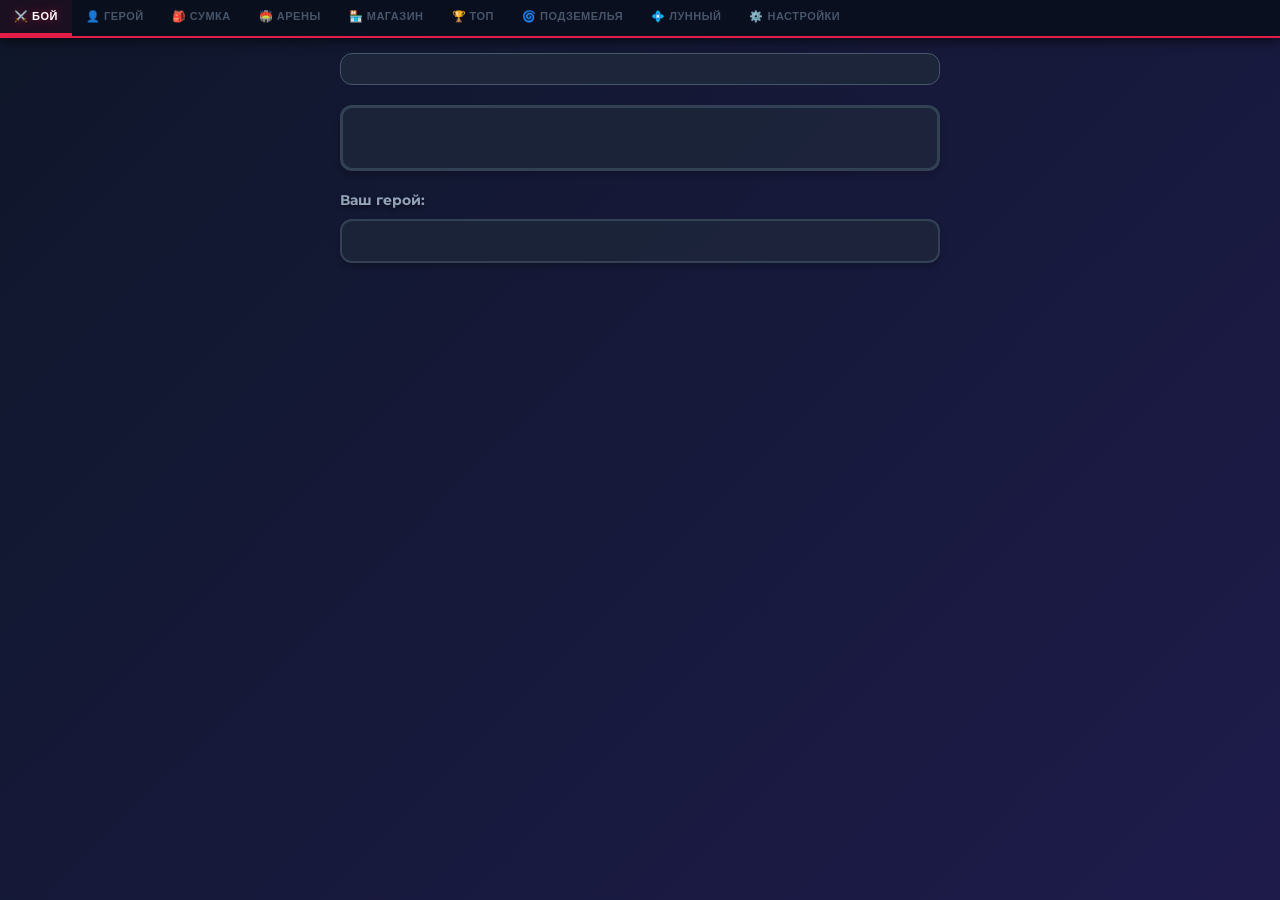
==== commit 0517cfb3: "Rename index__12_.html to index.html" ====
--- a/index.html
+++ b/index.html
@@ -17,6 +17,7 @@
     <button class="nav-tab" onclick="switchTab(this, 'tab-leaderboard')">🏆 Топ</button>
     <button class="nav-tab" onclick="switchTab(this, 'tab-dungeons')">🌀 Подземелья</button>
     <button class="nav-tab" onclick="switchTab(this, 'tab-premium')">💠 Лунный</button>
+    <button class="nav-tab" onclick="switchTab(this, 'tab-settings')">⚙️ Настройки</button>
   </div>
 
   <div id="tab-battle" class="tab-content active">
@@ -99,6 +100,7 @@
   <div id="tab-dungeons" class="tab-content"></div>
 
   <div id="tab-premium" class="tab-content"></div>
+  <div id="tab-settings" class="tab-content"></div>
 
   <div id="tab-leaderboard" class="tab-content">
     <h2>Глобальный Топ 10</h2>
@@ -123,8 +125,7 @@
     </div>
   </div>
 
-  <script src="dungeons.js?v=778"></script>
-  <script src="cosmetics.js?v=778"></script>
-  <script src="script.js?v=778"></script>
+  <script src="dungeons.js?v=777"></script>
+  <script src="script.js?v=777"></script>
 </body>
 </html>
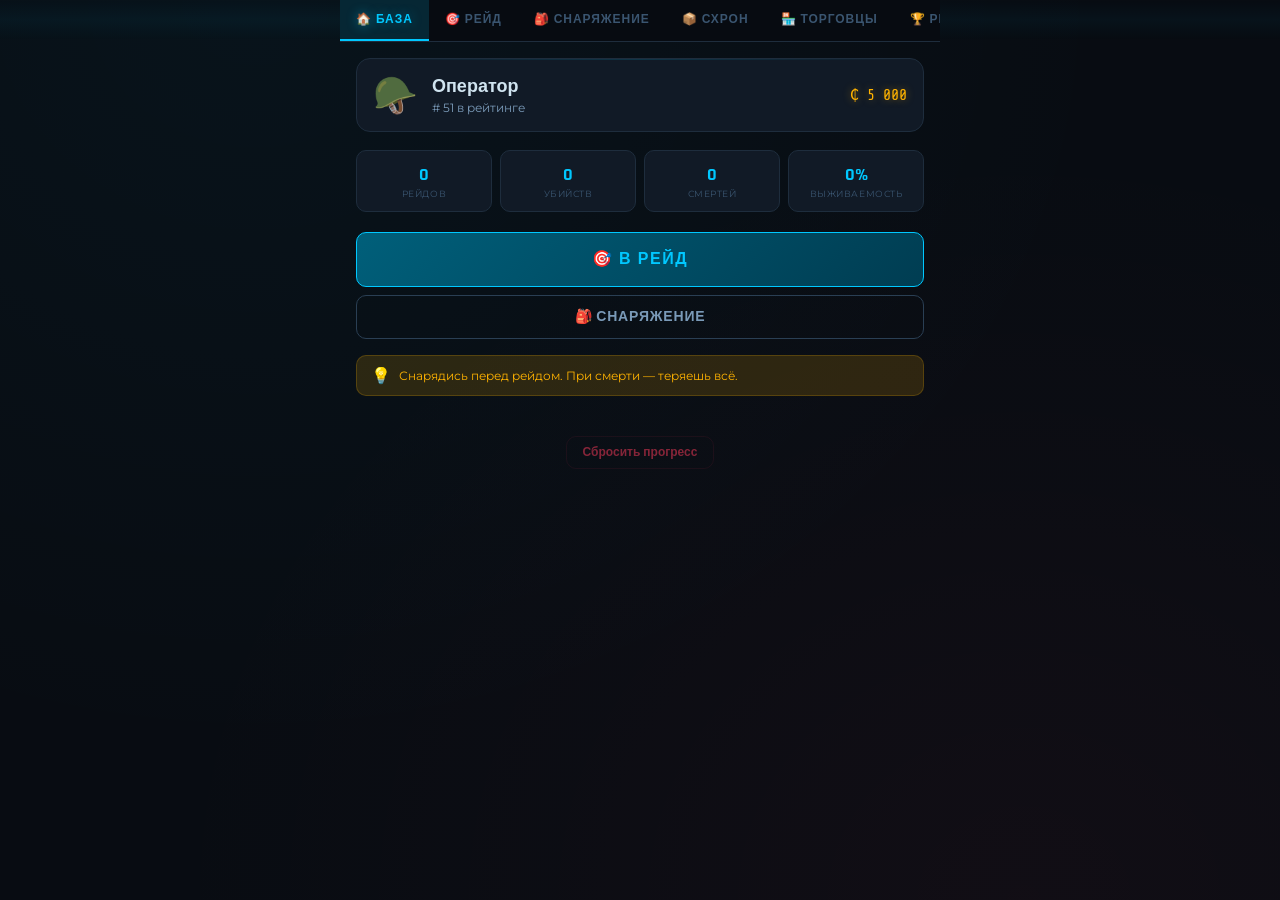
==== commit f7915f97: "Add files via upload" ====
--- a/index.html
+++ b/index.html
@@ -1,131 +1,38 @@
 <!DOCTYPE html>
 <html lang="ru">
 <head>
-<meta charset="UTF-8">
-<meta name="viewport" content="width=device-width, initial-scale=1.0, maximum-scale=1.0, user-scalable=no">
-<title>Битва Средиземья</title>
-<link rel="stylesheet" href="style.css?v=777">
-<script src="https://telegram.org/js/telegram-web-app.js"></script>
+  <meta charset="UTF-8" />
+  <meta name="viewport" content="width=device-width, initial-scale=1.0, maximum-scale=1.0" />
+  <title>Extraction</title>
+  <link rel="stylesheet" href="style.css" />
 </head>
 <body>
-  <div class="nav-menu">
-    <button class="nav-tab active" onclick="switchTab(this, 'tab-battle')">⚔️ Бой</button>
-    <button class="nav-tab" onclick="switchTab(this, 'tab-hero')">👤 Герой</button>
-    <button class="nav-tab" onclick="switchTab(this, 'tab-bag')">🎒 Сумка</button>
-    <button class="nav-tab" onclick="switchTab(this, 'tab-arenas')">🏟️ Арены</button>
-    <button class="nav-tab" onclick="switchTab(this, 'tab-shop')">🏪 Магазин</button>
-    <button class="nav-tab" onclick="switchTab(this, 'tab-leaderboard')">🏆 Топ</button>
-    <button class="nav-tab" onclick="switchTab(this, 'tab-dungeons')">🌀 Подземелья</button>
-    <button class="nav-tab" onclick="switchTab(this, 'tab-premium')">💠 Лунный</button>
-    <button class="nav-tab" onclick="switchTab(this, 'tab-settings')">⚙️ Настройки</button>
-  </div>
 
-  <div id="tab-battle" class="tab-content active">
-    <div id="main-screen">
-      <div class="profile-header" id="menu-profile"></div>
-      
-      <div id="menu-arena-display" class="class-card" style="padding: 30px 15px; margin-bottom: 20px; border-width: 3px;">
-         </div>
+  <!-- НАВИГАЦИЯ -->
+  <nav class="nav-menu">
+    <button class="nav-tab active" data-tab="tab-home">🏠 База</button>
+    <button class="nav-tab" data-tab="tab-raid">🎯 Рейд</button>
+    <button class="nav-tab" data-tab="tab-loadout">🎒 Снаряжение</button>
+    <button class="nav-tab" data-tab="tab-stash">📦 Схрон</button>
+    <button class="nav-tab" data-tab="tab-traders">🏪 Торговцы</button>
+    <button class="nav-tab" data-tab="tab-leaderboard">🏆 Рейтинг</button>
+  </nav>
 
-      <h3 style="text-align:left; font-size: 14px; margin-bottom:10px; color:#94a3b8;">Ваш герой:</h3>
-      <div id="menu-class-display" class="class-card" style="display:flex; justify-content:space-between; align-items:center;" onclick="openClassModal()">
-         </div>
-      <div id="menu-daily-gift" style="margin-top: 15px;"></div>
-    </div>
+  <!-- ВКЛАДКИ -->
+  <div id="tab-home"        class="tab-content active"></div>
+  <div id="tab-raid"        class="tab-content"></div>
+  <div id="tab-loadout"     class="tab-content"></div>
+  <div id="tab-stash"       class="tab-content"></div>
+  <div id="tab-traders"     class="tab-content"></div>
+  <div id="tab-leaderboard" class="tab-content"></div>
 
-      
-    <div id="battle-screen" style="display:none;">
-      <div class="arena" id="battle-arena">
-        <div class="character" id="player-card" onclick="openCharModal(true)" style="cursor:pointer;">
-          <h2 class="char-name" id="ui-player-name">Вы</h2>
-          <div id="ui-player-sub" style="font-size:11px; min-height:16px; margin-bottom:3px;"></div>
-          <div class="rank-badge" id="ui-player-rank">0 LP</div>
-          <div class="bar-container"><div class="bar-text" id="ui-player-hp-text">20/20</div><div class="hp-fill" id="ui-player-hp-fill"></div></div>
-          <div class="skills-panel" id="ui-player-skills"></div>
-        </div>
-        <div class="character" id="bot-card" onclick="openCharModal(false)" style="cursor:pointer;">
-          <h2 class="char-name" id="ui-bot-name">Орк</h2>
-          <div id="ui-bot-sub" style="font-size:11px; min-height:16px; margin-bottom:3px;"></div>
-          <div class="rank-badge" id="ui-bot-rank">0 LP</div>
-          <div class="bar-container"><div class="bar-text" id="ui-bot-hp-text">20/20</div><div class="hp-fill" id="ui-bot-hp-fill"></div></div>
-          <div class="skills-panel" id="ui-bot-skills"></div>
-        </div>
-      </div>
-      
-      <div class="controls" id="controls">
-        <button class="action-btn btn-attack" id="btn-attack" onclick="registerAction('attack')">🗡️ Атака</button>
-        <button class="action-btn btn-defend" id="btn-defend" onclick="registerAction('defend')">🛡️ Защита</button>
-        <button class="action-btn btn-skill" id="btn-skill" onclick="registerAction('skill')">✨ Навык!</button>
-        
-        <button class="action-btn" id="btn-immortal" style="background: linear-gradient(135deg, #4c1d95, #000000); display: none; width: 100%; box-shadow: 0 0 15px rgba(124, 58, 237, 0.6);" onclick="registerAction('immortal')">💀 Возмездие</button>
-        
-        <button class="action-btn btn-return" id="btn-return" onclick="returnToMenu()">В меню</button>
-      </div>
+  <!-- TOAST УВЕДОМЛЕНИЯ -->
+  <div id="toast-container"></div>
 
-      <div id="turn-timer-container">
-        ⏳ Ход через: <span id="turn-timer-text">4.0</span> сек.
-      </div>
-
-      <div id="combat-log"></div>
-    </div>
-  </div>
-
-  <div id="tab-hero" class="tab-content">
-    <h2>Экипировка</h2>
-    <div class="stats-panel" id="hero-stats">ХП: 20</div>
-    <div class="equip-grid">
-      <div class="equip-slot" id="eq-head" onclick="openItemModal('head', true)">🪖<br>Голова</div>
-      <div class="equip-slot" id="eq-body" onclick="openItemModal('body', true)">👕<br>Тело</div>
-      <div class="equip-slot" id="eq-arms" onclick="openItemModal('arms', true)">🧤<br>Руки</div>
-      <div class="equip-slot" id="eq-legs" onclick="openItemModal('legs', true)">👢<br>Ноги</div>
-    </div>
-    <div id="hero-title-btn" style="margin-top:14px;"></div>
-  </div>
-
-  <div id="tab-bag" class="tab-content">
-    <h2>Сумка (<span id="bag-count">0</span>/<span id="bag-max">6</span>)</h2>
-    <div class="imperial-count">Империалы: <span id="imperial-amount" style="color:#fbbf24">0</span> 🪙</div>
-    <div class="inventory-grid" id="inventory-grid"></div>
-    <div id="pouch-section"></div>
-  </div>
-
-  <div id="tab-arenas" class="tab-content"></div>
-
-  <div id="tab-shop" class="tab-content">
-    <h2>Торговый квартал</h2>
-    <div class="imperial-count">Ваш баланс: <span id="shop-imperial-amount" style="color:#fbbf24">0</span> 🪙</div>
-    <div id="shop-content"></div>
-  </div>
-
-  <div id="tab-dungeons" class="tab-content"></div>
-
-  <div id="tab-premium" class="tab-content"></div>
-  <div id="tab-settings" class="tab-content"></div>
-
-  <div id="tab-leaderboard" class="tab-content">
-    <h2>Глобальный Топ 10</h2>
-    <div id="leaderboard-content" style="margin-top: 15px;"></div>
-  </div>
-
-  <div id="item-modal" class="modal">
-    <div class="modal-content">
-      <h3 id="modal-title">Название</h3>
-      <div id="modal-desc" class="modal-desc">Описание</div>
-      <div class="modal-actions" id="modal-actions"></div>
-      <button class="action-btn" style="background:#475569; padding: 10px; margin-top: 10px; width: 100%;" onclick="closeModal()">Закрыть</button>
-    </div>
-  </div>
-
-  <div id="class-modal" class="modal">
-    <div class="modal-content">
-      <h3 class="text-skill">Смена героя</h3>
-      <div class="modal-desc" style="max-height: 60vh; overflow-y: auto; background: transparent; padding: 0;" id="class-modal-list">
-      </div>
-      <button class="action-btn" style="background:#475569; padding: 10px; margin-top: 10px; width: 100%;" onclick="closeClassModal()">Закрыть</button>
-    </div>
-  </div>
-
-  <script src="dungeons.js?v=777"></script>
-  <script src="script.js?v=777"></script>
+  <!-- СКРИПТЫ — порядок важен -->
+  <script src="data.js"></script>
+  <script src="combat.js"></script>
+  <script src="raid.js"></script>
+  <script src="script.js"></script>
 </body>
 </html>
--- a/style.css
+++ b/style.css
@@ -1,966 +1,885 @@
-@import url('https://fonts.googleapis.com/css2?family=Montserrat:wght@400;700;900&display=swap');
-
-body { font-family: 'Montserrat', sans-serif; background: linear-gradient(135deg, #0f172a 0%, #1e1b4b 100%); color: #e2e8f0; text-align: center; margin: 0; padding: 0; min-height: 100vh;}
-h1, h2, h3 { color: #fbbf24; text-shadow: 0 2px 4px rgba(0,0,0,0.5); margin-top: 15px;}
-
+@import url('https://fonts.googleapis.com/css2?family=Rajdhani:wght@400;600;700&family=Share+Tech+Mono&family=Montserrat:wght@400;700;900&display=swap');
+
+/* ============================================================
+   ПЕРЕМЕННЫЕ
+   ============================================================ */
+:root {
+  --bg-primary:    #080c12;
+  --bg-secondary:  #0d1520;
+  --bg-card:       #111a26;
+  --bg-card-hover: #162030;
+
+  --border-dim:    #1e2d3d;
+  --border-mid:    #2a3f54;
+  --border-bright: #3a5570;
+
+  --accent:        #00c8ff;
+  --accent-dim:    rgba(0, 200, 255, 0.15);
+  --accent-glow:   rgba(0, 200, 255, 0.40);
+
+  --danger:        #ff3b5c;
+  --danger-dim:    rgba(255, 59, 92, 0.15);
+  --danger-glow:   rgba(255, 59, 92, 0.40);
+
+  --success:       #00e676;
+  --success-dim:   rgba(0, 230, 118, 0.15);
+
+  --warning:       #ffb300;
+  --warning-dim:   rgba(255, 179, 0, 0.15);
+
+  --text-primary:  #d0e4f0;
+  --text-mid:      #7a9ab8;
+  --text-dim:      #3a5570;
+
+  --tier-1: #94a3b8;
+  --tier-2: #4ade80;
+  --tier-3: #60a5fa;
+  --tier-4: #c084fc;
+
+  --font-main:  'Montserrat', sans-serif;
+  --font-hud:   'Rajdhani', sans-serif;
+  --font-mono:  'Share Tech Mono', monospace;
+
+  --radius-sm: 6px;
+  --radius-md: 10px;
+  --radius-lg: 14px;
+}
+
+/* ============================================================
+   СБРОС И BASE
+   ============================================================ */
+*, *::before, *::after { box-sizing: border-box; margin: 0; padding: 0; }
+
+html { height: 100%; }
+
+body {
+  font-family: var(--font-main);
+  background-color: var(--bg-primary);
+  background-image:
+    radial-gradient(ellipse at 20% 0%, rgba(0,200,255,0.04) 0%, transparent 60%),
+    radial-gradient(ellipse at 80% 100%, rgba(255,59,92,0.04) 0%, transparent 60%);
+  color: var(--text-primary);
+  min-height: 100vh;
+  max-width: 600px;
+  margin: 0 auto;
+  overflow-x: hidden;
+}
+
+h1, h2, h3 {
+  font-family: var(--font-hud);
+  font-weight: 700;
+  letter-spacing: 0.05em;
+  color: var(--text-primary);
+}
+
+/* ============================================================
+   НАВИГАЦИЯ
+   ============================================================ */
 .nav-menu {
   display: flex;
-  background: rgba(10, 15, 30, 0.97);
+  background: rgba(8, 12, 18, 0.98);
+  border-bottom: 1px solid var(--border-dim);
   overflow-x: auto;
   white-space: nowrap;
-  border-bottom: 2px solid #e11d48;
-  box-shadow: 0 4px 12px rgba(0,0,0,0.5);
-  -webkit-overflow-scrolling: touch;
   scrollbar-width: none;
+  position: sticky;
+  top: 0;
+  z-index: 100;
+  backdrop-filter: blur(12px);
 }
 .nav-menu::-webkit-scrollbar { display: none; }
+
 .nav-tab {
   flex: 0 0 auto;
-  padding: 10px 14px;
+  padding: 12px 16px;
   background: none;
   border: none;
-  color: #475569;
+  border-bottom: 2px solid transparent;
+  color: var(--text-dim);
+  font-family: var(--font-hud);
+  font-size: 12px;
+  font-weight: 700;
+  letter-spacing: 0.08em;
+  text-transform: uppercase;
+  cursor: pointer;
+  transition: color 0.2s, border-color 0.2s, background 0.2s;
+}
+.nav-tab:hover:not(.active) {
+  color: var(--text-mid);
+  background: rgba(0,200,255,0.03);
+}
+.nav-tab.active {
+  color: var(--accent);
+  border-bottom-color: var(--accent);
+  background: var(--accent-dim);
+  text-shadow: 0 0 12px var(--accent-glow);
+}
+
+/* ============================================================
+   ВКЛАДКИ
+   ============================================================ */
+.tab-content {
+  display: none;
+  padding: 16px;
+  min-height: calc(100vh - 45px);
+}
+.tab-content.active { display: block; }
+
+/* ============================================================
+   ЗАГОЛОВОК СЕКЦИИ
+   ============================================================ */
+.section-header {
+  display: flex;
+  align-items: center;
+  justify-content: space-between;
+  margin-bottom: 16px;
+  padding-bottom: 10px;
+  border-bottom: 1px solid var(--border-dim);
+}
+.section-header h2 {
+  font-size: 18px;
+  color: var(--text-primary);
+}
+
+/* ============================================================
+   КНОПКИ
+   ============================================================ */
+.btn-primary {
+  display: block;
+  width: 100%;
+  padding: 14px;
+  background: linear-gradient(135deg, #005f7a 0%, #003d52 100%);
+  border: 1px solid var(--accent);
+  border-radius: var(--radius-md);
+  color: var(--accent);
+  font-family: var(--font-hud);
+  font-size: 15px;
+  font-weight: 700;
+  letter-spacing: 0.1em;
+  text-transform: uppercase;
+  cursor: pointer;
+  transition: all 0.2s;
+  box-shadow: 0 0 0 transparent;
+  margin-bottom: 8px;
+}
+.btn-primary:hover:not(:disabled) {
+  background: linear-gradient(135deg, #007a9a 0%, #005066 100%);
+  box-shadow: 0 0 18px var(--accent-glow);
+}
+.btn-primary:disabled {
+  opacity: 0.4;
+  cursor: not-allowed;
+}
+.btn-primary.btn-large { padding: 16px; font-size: 16px; }
+
+.btn-secondary {
+  display: block;
+  width: 100%;
+  padding: 12px;
+  background: transparent;
+  border: 1px solid var(--border-mid);
+  border-radius: var(--radius-md);
+  color: var(--text-mid);
+  font-family: var(--font-hud);
+  font-size: 14px;
+  font-weight: 600;
+  letter-spacing: 0.06em;
+  text-transform: uppercase;
+  cursor: pointer;
+  transition: all 0.2s;
+  margin-bottom: 8px;
+}
+.btn-secondary:hover {
+  border-color: var(--border-bright);
+  color: var(--text-primary);
+  background: rgba(255,255,255,0.03);
+}
+
+.btn-danger-ghost {
+  background: transparent;
+  border: 1px solid var(--danger-dim);
+  border-radius: var(--radius-md);
+  color: var(--danger);
+  font-family: var(--font-hud);
+  font-size: 12px;
+  font-weight: 600;
+  padding: 8px 16px;
+  cursor: pointer;
+  opacity: 0.5;
+  transition: opacity 0.2s;
+}
+.btn-danger-ghost:hover { opacity: 1; }
+
+.btn-icon {
+  background: transparent;
+  border: 1px solid var(--border-dim);
+  border-radius: var(--radius-sm);
+  color: var(--text-mid);
+  font-family: var(--font-hud);
   font-size: 11px;
-  font-weight: 700;
-  cursor: pointer;
-  text-transform: uppercase;
-  letter-spacing: 0.5px;
-  transition: color 0.2s;
-  border-bottom: 3px solid transparent;
-}
-.nav-tab.active {
-  color: #fff;
-  border-bottom: 3px solid #e11d48;
-  text-shadow: 0 0 10px rgba(225, 29, 72, 0.6);
-  background: rgba(225,29,72,0.08);
-}
-.nav-tab:hover:not(.active) { color: #94a3b8; }
-.nav-tab.disabled { cursor: not-allowed; opacity: 0.5; }
-
-.tab-content { display: none; padding: 15px; max-width: 600px; margin: 0 auto; }
-.tab-content.active { display: block; }
-
-.profile-header { background: rgba(30, 41, 59, 0.8); border-radius: 12px; padding: 15px; margin-bottom: 20px; display: flex; align-items: center; justify-content: space-between; border: 1px solid #475569;}
-.profile-name { font-size: 18px; font-weight: bold; color: #fff; }
-.profile-rank { font-size: 14px; color: #fbbf24; }
-.rank-badge { font-size: 12px; font-weight: bold; color: #cbd5e1; background: rgba(0,0,0,0.5); padding: 4px 8px; border-radius: 6px; display: inline-block; margin-bottom: 10px;}
-
-.class-grid { display: grid; grid-template-columns: 1fr 1fr; gap: 15px; margin-top: 20px; }
-.class-card { background: rgba(30, 41, 59, 0.7); border: 2px solid #334155; padding: 20px 15px; border-radius: 12px; cursor: pointer; transition: all 0.3s ease; box-shadow: 0 4px 6px rgba(0,0,0,0.2); }
-.class-card:hover { border-color: #e11d48; box-shadow: 0 8px 15px rgba(225, 29, 72, 0.3); }
-.class-title { font-size: 18px; font-weight: 900; margin-bottom: 8px; color: #fbbf24;}
-.class-desc { font-size: 11px; color: #cbd5e1; text-align: left; line-height: 1.4; }
-
-/* === АРЕНА И ОФОРМЛЕНИЕ РАНГОВ === */
-.arena { display: flex; justify-content: space-between; margin-bottom: 20px; gap: 15px; padding: 15px; border-radius: 16px; box-shadow: 0 10px 25px rgba(0,0,0,0.6);}
-.character { background: rgba(30, 41, 59, 0.85); padding: 15px; border-radius: 12px; width: 50%; box-sizing: border-box; display: flex; flex-direction: column; transition: border-color 0.5s, box-shadow 0.5s;}
-/* Когда активна косметическая рамка — убираем дефолтный background чтобы рамка работала */
-.character.has-frame { background: transparent; }
-/* Скрыть карточку до эффекта — через класс, не inline style */
-.character.entry-hidden { opacity: 0 !important; }
-/* Для эффектов появления — overflow visible чтобы кольцо radiance не обрезалось */
-.character.entry-active { overflow: visible; }
-.char-name { font-size: 14px; margin: 0 0 5px 0; font-weight: 700; line-height: 1.2; min-height: 34px; color: #fff;}
-
-/* Фоны Арен (Задний план боя) */
-.arena-stone { background: #4b5563; border: 2px solid #374151; }
-.arena-moon { background: #9ca3af; border: 2px solid #d1d5db; box-shadow: inset 0 0 15px rgba(255,255,255,0.2); }
-.arena-sun { background: linear-gradient(to bottom, #fef08a, #a16207); border: 2px solid #eab308; box-shadow: inset 0 0 20px rgba(234,179,8,0.4); }
-.arena-crystal { background: linear-gradient(to bottom, #bfdbfe, #1e3a8a); border: 2px solid #3b82f6; box-shadow: inset 0 0 25px rgba(59,130,246,0.5); }
-.arena-black { background: linear-gradient(to bottom, #000000, #4c1d95); border: 2px solid #7c3aed; box-shadow: inset 0 0 30px rgba(124,58,237,0.6); animation: pulseBg 3s infinite alternate; }
-.arena-stars { background: linear-gradient(135deg, #020617, #450a0a, #172554, #2e1065); border: 2px solid #f43f5e; box-shadow: inset 0 0 40px rgba(244,63,94,0.5); background-size: 200% 200%; animation: pulseStars 4s infinite alternate; }
-
-@keyframes pulseBg { 0% { box-shadow: inset 0 0 10px rgba(124,58,237,0.4); } 100% { box-shadow: inset 0 0 40px rgba(124,58,237,0.8); } }
-@keyframes pulseStars { 0% { background-position: 0% 50%; box-shadow: inset 0 0 20px rgba(244,63,94,0.4); } 100% { background-position: 100% 50%; box-shadow: inset 0 0 60px rgba(250,204,21,0.6); } }
-
-/* Рамки персонажей (Ранги) */
-.border-iron { border: 2px solid transparent; box-shadow: none; }
-.border-bronze { border: 2px solid #8b5a2b; box-shadow: none; }
-.border-silver { border: 2px solid #c0c0c0; box-shadow: none; }
-.border-gold { border: 2px solid #facc15; box-shadow: none; }
-.border-emerald { border: 2px solid #10b981; box-shadow: 0 0 15px rgba(16, 185, 129, 0.6); }
-.border-diamond { border: 2px solid #0ea5e9; box-shadow: 0 0 20px rgba(14, 165, 233, 0.7); }
-.border-master { border: 2px solid transparent; background: linear-gradient(rgba(30,41,59,0.85), rgba(30,41,59,0.85)) padding-box, linear-gradient(to right, #ef4444, #facc15) border-box; box-shadow: 0 0 25px rgba(239, 68, 68, 0.6); }
-.border-grandmaster { border: 2px solid transparent; background: linear-gradient(rgba(30,41,59,0.85), rgba(30,41,59,0.85)) padding-box, linear-gradient(to right, #2563eb, #7dd3fc) border-box; box-shadow: 0 0 25px rgba(37, 99, 235, 0.6); }
-.border-overlord { border: 2px solid transparent; background: linear-gradient(rgba(30,41,59,0.85), rgba(30,41,59,0.85)) padding-box, linear-gradient(135deg, #000000, #a855f7, #000000) border-box; box-shadow: 0 0 20px #6b21a8, inset 0 0 15px #4c1d95; animation: overlordPulse 3s infinite alternate;}
-.border-phoenix { border: 2px solid transparent; background: linear-gradient(rgba(30,41,59,0.85), rgba(30,41,59,0.85)) padding-box, linear-gradient(to top, #ea580c, #ef4444, #facc15) border-box; box-shadow: 0 0 30px #ef4444, 0 -5px 15px #facc15, inset 0 0 20px #ea580c; animation: borderFire 1.5s infinite alternate; }
-
-@keyframes overlordPulse { 0% {box-shadow: 0 0 15px #4c1d95, inset 0 0 10px #000;} 100% {box-shadow: 0 0 35px #a855f7, inset 0 0 25px #6b21a8;} }
-@keyframes borderFire { 0% {box-shadow: 0 0 20px #ef4444, 0 -2px 10px #facc15, inset 0 0 10px #ea580c;} 100% {box-shadow: 0 0 45px #ef4444, 0 -10px 25px #facc15, inset 0 0 30px #ea580c;} }
-
-/* Эффекты свечения Ников (Ранги) */
-.text-master { background: linear-gradient(to right, #ef4444, #facc15); -webkit-background-clip: text; color: transparent; text-shadow: 0 0 10px rgba(239, 68, 68, 0.5); }
-.text-grandmaster { background: linear-gradient(to right, #2563eb, #7dd3fc); -webkit-background-clip: text; color: transparent; text-shadow: 0 0 10px rgba(37, 99, 235, 0.5); }
-.text-emerald { background: linear-gradient(to right, #10b981, #34d399); -webkit-background-clip: text; color: transparent; text-shadow: 0 0 10px rgba(16, 185, 129, 0.5); }
-.text-diamond { background: linear-gradient(to right, #0ea5e9, #7dd3fc); -webkit-background-clip: text; color: transparent; text-shadow: 0 0 10px rgba(14, 165, 233, 0.5); }
-.text-overlord { background: linear-gradient(to bottom, #d8b4fe, #4c1d95); -webkit-background-clip: text; color: transparent; text-shadow: 0 0 15px #7c3aed; }
-.text-phoenix { background: linear-gradient(to top, #facc15, #ef4444); -webkit-background-clip: text; color: transparent; text-shadow: 0 -2px 10px rgba(239,68,68,0.8), 0 2px 15px rgba(250,204,21,0.6); animation: textFire 1s infinite alternate;}
-.bar-container { background: #0f172a; border-radius: 6px; width: 100%; height: 22px; margin-bottom: 8px; border: 1px solid #334155; overflow: hidden; position: relative;}
-/* Рамки персонажей */
-.border-iron { border: 2px solid transparent; box-shadow: none; }
-.border-bronze { border: 2px solid #8b5a2b; box-shadow: none; }
-.border-silver { border: 2px solid #c0c0c0; box-shadow: none; }
-.border-gold { border: 2px solid #facc15; box-shadow: none; }
-.border-emerald { border: 2px solid #10b981; box-shadow: 0 0 15px rgba(16, 185, 129, 0.6); }
-.border-diamond { border: 2px solid #0ea5e9; box-shadow: 0 0 20px rgba(14, 165, 233, 0.7); }
-
-/* Элитные рамки (Градиентные границы + Анимации) */
-.border-master { border: 2px solid transparent; background: linear-gradient(rgba(30,41,59,0.85), rgba(30,41,59,0.85)) padding-box, linear-gradient(to right, #ef4444, #facc15) border-box; box-shadow: 0 0 25px rgba(239, 68, 68, 0.6); }
-.border-grandmaster { border: 2px solid transparent; background: linear-gradient(rgba(30,41,59,0.85), rgba(30,41,59,0.85)) padding-box, linear-gradient(to right, #2563eb, #7dd3fc) border-box; box-shadow: 0 0 25px rgba(37, 99, 235, 0.6); }
-.border-overlord { border: 2px solid transparent; background: linear-gradient(rgba(30,41,59,0.85), rgba(30,41,59,0.85)) padding-box, linear-gradient(135deg, #000000, #a855f7, #000000) border-box; box-shadow: 0 0 20px #6b21a8, inset 0 0 15px #4c1d95; animation: overlordPulse 3s infinite alternate;}
-.border-phoenix { border: 2px solid transparent; background: linear-gradient(rgba(30,41,59,0.85), rgba(30,41,59,0.85)) padding-box, linear-gradient(to top, #ea580c, #ef4444, #facc15) border-box; box-shadow: 0 0 30px #ef4444, 0 -5px 15px #facc15, inset 0 0 20px #ea580c; animation: borderFire 1.5s infinite alternate; }
-
-@keyframes overlordPulse { 0% {box-shadow: 0 0 15px #4c1d95, inset 0 0 10px #000;} 100% {box-shadow: 0 0 35px #a855f7, inset 0 0 25px #6b21a8;} }
-@keyframes borderFire { 0% {box-shadow: 0 0 20px #ef4444, 0 -2px 10px #facc15, inset 0 0 10px #ea580c;} 100% {box-shadow: 0 0 45px #ef4444, 0 -10px 25px #facc15, inset 0 0 30px #ea580c;} }
-
-/* Эффекты свечения Ников */
-.text-master { background: linear-gradient(to right, #ef4444, #facc15); -webkit-background-clip: text; color: transparent; text-shadow: 0 0 10px rgba(239, 68, 68, 0.5); }
-.text-emerald { background: linear-gradient(to right, #10b981, #34d399); -webkit-background-clip: text; color: transparent; text-shadow: 0 0 10px rgba(16, 185, 129, 0.5); }
-.text-diamond { background: linear-gradient(to right, #0ea5e9, #7dd3fc); -webkit-background-clip: text; color: transparent; text-shadow: 0 0 10px rgba(14, 165, 233, 0.5); }
-.text-grandmaster { background: linear-gradient(to right, #2563eb, #7dd3fc); -webkit-background-clip: text; color: transparent; text-shadow: 0 0 10px rgba(37, 99, 235, 0.5); }
-.text-overlord { background: linear-gradient(to bottom, #d8b4fe, #4c1d95); -webkit-background-clip: text; color: transparent; text-shadow: 0 0 15px #7c3aed; }
-.text-phoenix { background: linear-gradient(to top, #facc15, #ef4444); -webkit-background-clip: text; color: transparent; text-shadow: 0 -2px 10px rgba(239,68,68,0.8), 0 2px 15px rgba(250,204,21,0.6); animation: textFire 1s infinite alternate;}
-
-@keyframes textFire { 0% {text-shadow: 0 -2px 10px rgba(239,68,68,0.8), 0 2px 10px rgba(250,204,21,0.5);} 100% {text-shadow: 0 -5px 20px rgba(234,88,12,0.9), 0 2px 25px rgba(250,204,21,0.8);} }
-.bar-container { background: #0f172a; border-radius: 6px; width: 100%; height: 22px; margin-bottom: 8px; border: 1px solid #334155; overflow: hidden; position: relative;}
-.bar-text { position: absolute; width: 100%; text-align: center; font-size: 12px; font-weight: bold; line-height: 22px; color: white; z-index: 2;}
-.hp-fill { height: 100%; background: linear-gradient(90deg, #be123c, #f43f5e); transition: width 0.4s ease; }
-
-.skills-panel { margin-top: auto; padding-top: 10px; border-top: 1px dashed #475569; display: flex; flex-direction: column; gap: 5px; }
-.skill-slot { background: #0f172a; border: 1px solid #334155; border-radius: 6px; padding: 5px; position: relative; overflow: hidden; }
-.skill-slot-title { font-size: 10px; color: #fbbf24; font-weight: bold; margin-bottom: 2px; position: relative; z-index: 2;}
-.skill-fill { height: 100%; background: linear-gradient(90deg, #0369a1, #0ea5e9); width: 0%; position: absolute; top: 0; left: 0; z-index: 1; opacity: 0.5;}
-.skill-ready-fill { background: linear-gradient(90deg, #b45309, #f59e0b); opacity: 0.8;}
-.skill-progress-text { font-size: 10px; color: #e2e8f0; position: relative; z-index: 2; font-weight: bold;}
-
-.controls { display: flex; justify-content: space-between; gap: 12px; margin-bottom: 20px; }
-.action-btn { color: white; border: none; padding: 18px 10px; font-size: 15px; border-radius: 8px; cursor: pointer; font-weight: 900; flex: 1; text-transform: uppercase; box-shadow: 0 4px 6px rgba(0,0,0,0.3); }
-.action-btn:active { transform: scale(0.95); }
-.btn-attack { background: linear-gradient(135deg, #be123c, #e11d48); }
-.btn-defend { background: linear-gradient(135deg, #1d4ed8, #3b82f6); }
-.btn-skill { background: linear-gradient(135deg, #b45309, #f59e0b); color: #fff; display: none; width: 100%; }
-.btn-return { background: linear-gradient(135deg, #15803d, #22c55e); width: 100%; display: none; }
-
-#combat-log { background: rgba(15, 23, 42, 0.7); padding: 15px; height: 300px; overflow-y: auto; text-align: left; border-radius: 12px; font-size: 13px; line-height: 1.6; border: 1px solid #334155; }
-.log-entry { margin-bottom: 12px; border-bottom: 1px solid rgba(255,255,255,0.05); padding-bottom: 12px; }
-.log-entry:last-child { border-bottom: none; }
-
-.text-dmg { color: #f43f5e; font-weight: bold;} .text-heal { color: #10b981; font-weight: bold;}
-.text-skill { color: #fbbf24; font-weight: bold;} .text-block { color: #94a3b8; }
-.text-info { color: #38bdf8; font-style: italic; font-size: 12px; display: block; margin-top: 4px;}
-.lp-gain { color: #10b981; font-weight: bold; font-size: 16px; } .lp-loss { color: #f43f5e; font-weight: bold; font-size: 16px; }
-
-/* === ИНВЕНТАРЬ И ЭКИПИРОВКА === */
-.imperial-count { background: rgba(30, 41, 59, 0.8); padding: 10px; border-radius: 8px; margin-bottom: 15px; font-weight: bold;}
-.inventory-grid { display: grid; grid-template-columns: repeat(3, 1fr); gap: 10px; }
-.inv-slot { background: rgba(15, 23, 42, 0.8); border: 2px dashed #475569; border-radius: 8px; height: 80px; display: flex; flex-direction: column; align-items: center; justify-content: center; cursor: pointer; font-size: 10px; padding: 5px; color: #94a3b8;}
-.inv-slot.filled { border-style: solid; color: #fff; }
-
-.equip-grid { display: grid; grid-template-columns: 1fr 1fr; gap: 15px; margin-top: 15px; }
-.equip-slot { background: rgba(30, 41, 59, 0.8); border: 2px solid #475569; border-radius: 12px; padding: 15px; cursor: pointer; display: flex; flex-direction: column; align-items: center; justify-content: center; font-size: 12px; color: #94a3b8; height: 100px;}
-.stats-panel { background: rgba(15, 23, 42, 0.8); padding: 15px; border-radius: 8px; border: 1px solid #fbbf24; color: #fbbf24; font-weight: bold; font-size: 18px;}
-
-/* Редкости */
-.rarity-common { border-color: #94a3b8 !important; box-shadow: inset 0 0 10px rgba(148,163,184,0.3); }
-.rarity-uncommon { border-color: #22c55e !important; box-shadow: inset 0 0 10px rgba(34,197,94,0.3); }
-.rarity-rare { border-color: #3b82f6 !important; box-shadow: inset 0 0 15px rgba(59,130,246,0.4); }
-.rarity-epic { border-color: #a855f7 !important; box-shadow: inset 0 0 20px rgba(168,85,247,0.5); }
-
-.text-common { color: #94a3b8; } .text-uncommon { color: #22c55e; }
-.text-rare { color: #3b82f6; } .text-epic { color: #a855f7; }
-
-/* Модальное окно */
-.modal { display: none; position: fixed; top: 0; left: 0; width: 100%; height: 100%; background: rgba(0,0,0,0.8); z-index: 100; justify-content: center; align-items: center; }
-.modal-content { background: #1e293b; padding: 20px; border-radius: 16px; border: 2px solid #475569; width: 80%; max-width: 400px; }
-.modal-desc { margin: 15px 0; font-size: 13px; line-height: 1.5; color: #cbd5e1; text-align: left; background: #0f172a; padding: 10px; border-radius: 8px;}
-.modal-actions { display: flex; gap: 10px; margin-top: 15px; }
-
-/* === ОГРОМНАЯ КНОПКА В БОЙ === */
-.btn-fight-huge { 
-    background: linear-gradient(135deg, #e11d48, #be123c); 
-    color: white; 
-    border: none; 
-    padding: 15px 30px; 
-    font-size: 20px; 
-    font-weight: 900; 
-    border-radius: 12px; 
-    margin-top: 15px; 
-    cursor: pointer; 
-    text-transform: uppercase; 
-    box-shadow: 0 0 15px rgba(225, 29, 72, 0.6); 
-    animation: pulseFight 2s infinite; 
-    width: 100%;
-}
-@keyframes pulseFight { 0% { transform: scale(1); box-shadow: 0 0 15px rgba(225, 29, 72, 0.6);} 50% { transform: scale(1.02); box-shadow: 0 0 25px rgba(225, 29, 72, 0.9);} 100% { transform: scale(1); box-shadow: 0 0 15px rgba(225, 29, 72, 0.6);} }
-
-/* === ЛИДЕРБОРД === */
-.lb-item { background: rgba(30, 41, 59, 0.8); border: 2px solid #334155; padding: 12px 15px; border-radius: 12px; margin-bottom: 8px; display: flex; justify-content: space-between; align-items: center; font-size: 14px; box-shadow: 0 4px 6px rgba(0,0,0,0.2); }
-.lb-rank { font-weight: 900; font-size: 18px; width: 35px; text-align: left; color: #fbbf24; }
-.lb-name { flex-grow: 1; text-align: left; font-weight: bold; color: #e2e8f0; }
-.lb-lp { font-weight: 900; color: #10b981; }
-.lb-player { border-color: #e11d48; background: rgba(225, 29, 72, 0.1); box-shadow: 0 0 15px rgba(225, 29, 72, 0.3); }
-.lb-divider { text-align: center; color: #94a3b8; font-weight: bold; margin: 15px 0; font-size: 20px;}
-
-/* === ПОДЗЕМЕЛЬЯ === */
-.dungeon-mansion {
-  background: linear-gradient(to bottom, #374151, #1c1917);
-  border: 2px solid #4b5563;
-}
-
-.dungeon-river {
-  background: linear-gradient(to bottom, #164e63, #052e16);
-  border: 2px solid #0891b2;
-  box-shadow: inset 0 0 30px rgba(8,145,178,0.15);
-}
-
-.dungeon-temple {
-  background: linear-gradient(to bottom, #292524, #1c1008);
-  border: 2px solid #d97706;
-  box-shadow: inset 0 0 30px rgba(180,83,9,0.15);
-}
-
-.border-mob-normal { border: 2px solid #6b7280; }
-.border-mob-elite  {
-  border: 2px solid #f59e0b;
-  box-shadow: 0 0 14px rgba(245,158,11,0.5), inset 0 0 20px rgba(245,158,11,0.07);
-  background: linear-gradient(160deg, rgba(30,41,59,0.9) 60%, rgba(120,80,0,0.25));
-}
-.border-mob-boss   {
-  border: 2px solid #dc2626;
-  box-shadow: 0 0 22px rgba(220,38,38,0.7), 0 0 45px rgba(127,29,29,0.4), inset 0 0 25px rgba(180,0,0,0.12);
-  background: linear-gradient(160deg, rgba(30,41,59,0.9) 40%, rgba(100,0,0,0.3));
-  animation: boss-pulse 2.5s ease-in-out infinite;
-}
-@keyframes boss-pulse {
-  0%, 100% { box-shadow: 0 0 22px rgba(220,38,38,0.7), 0 0 45px rgba(127,29,29,0.4), inset 0 0 25px rgba(180,0,0,0.12); }
-  50%       { box-shadow: 0 0 35px rgba(220,38,38,0.95), 0 0 65px rgba(180,0,0,0.6), inset 0 0 30px rgba(200,0,0,0.2); }
-}
-
-/* === ТАЙМЕР ХОДА (Текстовый) === */
-#turn-timer-container {
-  width: 100%;
-  background: rgba(15, 23, 42, 0.8);
-  padding: 12px;
-  border-radius: 8px;
-  margin-bottom: 20px;
-  border: 1px solid #334155;
-  font-weight: bold;
-  color: #cbd5e1;
-  box-sizing: border-box;
-  display: none; /* Скрыт до начала боя */
-}
-#turn-timer-text {
-  color: #10b981; /* Зеленый цвет по умолчанию */
-  font-size: 18px;
-  transition: color 0.3s;
-}
-
-/* === АНИМАЦИЯ ОТКРЫТИЯ СУНДУКА === */
-@keyframes chestPulse {
-  0%   { box-shadow: 0 0 15px var(--chest-color, #94a3b8), 0 0 30px var(--chest-color, #94a3b8)44; transform: scale(1); }
-  100% { box-shadow: 0 0 35px var(--chest-color, #94a3b8), 0 0 70px var(--chest-color, #94a3b8)66; transform: scale(1.06); }
-}
-@keyframes chestShake {
-  0%,100% { transform: rotate(0deg) scale(1.06); }
-  20%      { transform: rotate(-8deg) scale(1.1); }
-  40%      { transform: rotate(8deg) scale(1.1); }
-  60%      { transform: rotate(-5deg) scale(1.08); }
-  80%      { transform: rotate(5deg) scale(1.08); }
-}
-@keyframes itemReveal {
-  0%   { opacity:0; transform: translateY(12px) scale(0.92); }
-  100% { opacity:1; transform: translateY(0) scale(1); }
-}
-
-/* Иконка сундука в модалке */
-#item-modal .modal-content .chest-open-anim {
-  display: inline-block;
-  animation: chestShake 0.7s ease-in-out;
-}
-
-/* Название предмета появляется */
-#item-modal .modal-content .chest-item-name {
-  animation: itemReveal 0.5s ease 0.6s both;
-}
-
-/* Бейдж редкости */
-#item-modal .modal-content .chest-rarity-badge {
-  display: inline-block;
-  padding: 4px 14px;
-  border-radius: 20px;
-  border: 1px solid var(--badge-color, #94a3b8);
-  color: var(--badge-color, #94a3b8);
-  background: color-mix(in srgb, var(--badge-color, #94a3b8) 15%, transparent);
-  font-size: 11px;
-  font-weight: 900;
-  letter-spacing: 2px;
-  margin-bottom: 12px;
-  animation: itemReveal 0.4s ease 0.3s both;
-}
-
-
-/* ============================================================
-   ТИТУЛЫ
-   ============================================================ */
-
-.title-uncommon {
-  color: #22c55e;
-  font-weight: bold;
-}
-
-.title-rare {
-  color: #3b82f6;
-  font-weight: bold;
-}
-
-/* ── Эпический: тихая таблетка, мягкий градиент без яркой волны ── */
-.title-epic {
-  display: inline-block;
+  padding: 4px 8px;
+  cursor: pointer;
+  transition: all 0.2s;
+}
+.btn-icon:hover { border-color: var(--accent); color: var(--accent); }
+.btn-sell:hover { border-color: var(--success); color: var(--success); }
+
+/* ============================================================
+   ПРОФИЛЬ / ГЛАВНАЯ
+   ============================================================ */
+.profile-card {
+  display: flex;
+  align-items: center;
+  gap: 14px;
+  background: var(--bg-card);
+  border: 1px solid var(--border-dim);
+  border-radius: var(--radius-lg);
+  padding: 16px;
+  margin-bottom: 18px;
   position: relative;
-  font-size: 11px;
-  font-weight: 900;
-  letter-spacing: 0.5px;
-  padding: 2px 10px 2px 8px;
-  border-radius: 4px;
-  background: linear-gradient(90deg, #4a1272, #7e22ce, #9333ea, #7e22ce, #4a1272);
-  background-size: 250% 100%;
-  color: #f3e8ff;
   overflow: hidden;
-  animation: epic-drift 5s ease-in-out infinite, epic-glow 2.5s ease-in-out infinite;
-}
-@keyframes epic-drift {
-  0%   { background-position: 0% 0%; }
-  50%  { background-position: 100% 0%; }
-  100% { background-position: 0% 0%; }
-}
-@keyframes epic-glow {
-  0%,100% { box-shadow: 0 0 7px rgba(147,51,234,0.5), 0 0 16px rgba(109,40,217,0.2); }
-  50%      { box-shadow: 0 0 13px rgba(168,85,247,0.75), 0 0 28px rgba(147,51,234,0.35); }
-}
-
-/* ── Легендарный: золотая таблетка с бегущей волной ── */
-.title-legendary {
-  display: inline-block;
-  position: relative;
-  font-size: 11px;
-  font-weight: 900;
-  letter-spacing: 0.5px;
-  padding: 2px 10px 2px 8px;
-  border-radius: 4px;
-  background: linear-gradient(90deg, #78350f, #b45309, #f59e0b, #fbbf24, #f59e0b, #b45309, #78350f);
-  background-size: 200% 100%;
-  color: #fff8e7;
-  text-shadow: 0 0 6px rgba(253,230,138,0.6);
-  overflow: hidden;
-  animation: legendary-shimmer 3s linear infinite, legendary-glow 1.8s ease-in-out infinite;
-}
-.title-legendary::before {
+}
+.profile-card::before {
   content: '';
   position: absolute;
-  top: 0; left: -40%;
-  width: 28%; height: 100%;
-  background: linear-gradient(90deg, transparent, rgba(255,255,255,0.55), transparent);
-  animation: legendary-wave 3s linear infinite;
-}
-@keyframes legendary-shimmer {
-  0%   { background-position: 0% 0%; }
-  100% { background-position: 200% 0%; }
-}
-@keyframes legendary-wave {
-  0%   { left: -40%; }
-  100% { left: 130%; }
-}
-@keyframes legendary-glow {
-  0%,100% { box-shadow: 0 0 10px rgba(245,158,11,0.55), 0 0 24px rgba(180,83,9,0.25); }
-  50%      { box-shadow: 0 0 20px rgba(253,230,138,0.85), 0 0 46px rgba(245,158,11,0.45); }
-}
-
-/* ── Мифический: кроваво-красная таблетка, две волны, частицы, мерцание ── */
-.title-mythic-wrap {
-  display: inline-block;
-  position: relative;
-}
-.title-mythic-wrap::before {
-  content: '✦ · ✧ · ✦';
-  position: absolute;
-  top: -10px; left: 0; right: 0;
-  font-size: 6px;
-  color: rgba(252,165,165,0.7);
+  top: 0; left: 0; right: 0; height: 1px;
+  background: linear-gradient(90deg, transparent, var(--accent-dim), transparent);
+}
+.profile-avatar { font-size: 36px; line-height: 1; }
+.profile-info { flex: 1; }
+.profile-name  { font-family: var(--font-hud); font-size: 18px; font-weight: 700; color: var(--text-primary); }
+.profile-rank  { font-size: 12px; color: var(--text-mid); margin-top: 2px; }
+.profile-coins {
+  font-family: var(--font-mono);
+  font-size: 15px;
+  color: var(--warning);
+  text-shadow: 0 0 8px rgba(255,179,0,0.4);
+}
+
+.stats-grid {
+  display: grid;
+  grid-template-columns: 1fr 1fr 1fr 1fr;
+  gap: 8px;
+  margin-bottom: 20px;
+}
+.stat-card {
+  background: var(--bg-card);
+  border: 1px solid var(--border-dim);
+  border-radius: var(--radius-md);
+  padding: 12px 8px;
   text-align: center;
-  letter-spacing: 3px;
-  animation: mythic-orbit-top 4s ease-in-out infinite;
+}
+.stat-value {
+  font-family: var(--font-hud);
+  font-size: 18px;
+  font-weight: 700;
+  color: var(--accent);
+}
+.stat-label {
+  font-size: 9px;
+  color: var(--text-dim);
+  text-transform: uppercase;
+  letter-spacing: 0.06em;
+  margin-top: 2px;
+}
+
+.home-actions { margin-bottom: 16px; }
+
+.btn-primary.btn-large.btn-raid {
+  background: linear-gradient(135deg, #6b0000 0%, #3d0000 100%);
+  border-color: var(--danger);
+  color: var(--danger);
+}
+.btn-primary.btn-large.btn-raid:hover:not(:disabled) {
+  box-shadow: 0 0 24px var(--danger-glow);
+}
+
+.home-tip {
+  display: flex;
+  align-items: center;
+  gap: 8px;
+  padding: 10px 14px;
+  background: var(--warning-dim);
+  border: 1px solid rgba(255,179,0,0.2);
+  border-radius: var(--radius-md);
+  font-size: 12px;
+  color: var(--warning);
+  margin-bottom: 20px;
+}
+.tip-icon { font-size: 16px; }
+
+.reset-zone { text-align: center; padding-top: 20px; }
+
+/* ============================================================
+   СХРОН
+   ============================================================ */
+.stash-weight {
+  font-family: var(--font-mono);
+  font-size: 13px;
+  color: var(--text-mid);
+}
+
+.empty-state {
+  text-align: center;
+  padding: 60px 20px;
+  color: var(--text-dim);
+}
+.empty-icon { font-size: 48px; margin-bottom: 12px; }
+.empty-text { font-family: var(--font-hud); font-size: 16px; margin-bottom: 6px; }
+.empty-sub  { font-size: 12px; }
+
+.stash-grid { display: flex; flex-direction: column; gap: 6px; }
+
+.stash-item {
+  display: flex;
+  align-items: center;
+  gap: 10px;
+  padding: 10px 12px;
+  background: var(--bg-card);
+  border: 1px solid var(--border-dim);
+  border-left: 3px solid var(--tier-color, var(--border-dim));
+  border-radius: var(--radius-md);
+  transition: background 0.15s;
+}
+.stash-item:hover { background: var(--bg-card-hover); }
+.item-icon  { font-size: 20px; width: 28px; text-align: center; }
+.item-info  { flex: 1; }
+.item-name  { font-size: 13px; font-weight: 600; color: var(--text-primary); }
+.item-tier  { font-family: var(--font-hud); font-size: 11px; margin-top: 2px; }
+.item-weight { font-family: var(--font-mono); font-size: 11px; color: var(--text-dim); min-width: 40px; text-align: right; }
+
+/* ============================================================
+   СНАРЯЖЕНИЕ (LOADOUT)
+   ============================================================ */
+.loadout-grid { display: flex; flex-direction: column; gap: 6px; margin-bottom: 20px; }
+
+.loadout-slot {
+  display: flex;
+  align-items: center;
+  gap: 12px;
+  padding: 12px 14px;
+  background: var(--bg-card);
+  border: 1px solid var(--border-dim);
+  border-radius: var(--radius-md);
+  cursor: pointer;
+  transition: all 0.2s;
+}
+.loadout-slot:hover { border-color: var(--border-bright); background: var(--bg-card-hover); }
+.loadout-slot.filled { border-left: 3px solid var(--tier-color, var(--accent)); }
+.loadout-slot.empty  { border-style: dashed; }
+
+.slot-icon  { font-size: 22px; width: 30px; text-align: center; }
+.slot-info  { flex: 1; }
+.slot-label { font-size: 10px; color: var(--text-dim); text-transform: uppercase; letter-spacing: 0.06em; }
+.slot-value { font-size: 13px; font-weight: 600; color: var(--text-primary); margin-top: 2px; }
+.slot-tier  { font-family: var(--font-hud); font-size: 13px; font-weight: 700; }
+
+.loadout-modules { margin-bottom: 16px; }
+.loadout-modules h3 { font-size: 14px; color: var(--text-mid); margin-bottom: 8px; }
+.module-slot {
+  display: flex;
+  align-items: center;
+  gap: 10px;
+  padding: 8px 12px;
+  background: var(--bg-secondary);
+  border: 1px solid var(--border-dim);
+  border-radius: var(--radius-sm);
+  cursor: pointer;
+  transition: border-color 0.2s;
+  margin-bottom: 4px;
+}
+.module-slot:hover { border-color: var(--accent); }
+.module-slot.empty { border-style: dashed; opacity: 0.6; }
+
+.loadout-weight {
+  display: flex;
+  justify-content: space-between;
+  padding: 10px 14px;
+  background: var(--bg-card);
+  border: 1px solid var(--border-dim);
+  border-radius: var(--radius-md);
+  font-size: 13px;
+  margin-bottom: 12px;
+}
+.weight-value { font-family: var(--font-mono); color: var(--accent); }
+
+.loadout-summary { display: flex; flex-direction: column; gap: 4px; }
+.stat-row {
+  display: flex;
+  justify-content: space-between;
+  padding: 6px 0;
+  font-size: 13px;
+  border-bottom: 1px solid var(--border-dim);
+  color: var(--text-mid);
+}
+.stat-row span:last-child { color: var(--text-primary); font-family: var(--font-mono); }
+
+/* ============================================================
+   ТОРГОВЦЫ
+   ============================================================ */
+.traders-grid { display: flex; flex-direction: column; gap: 10px; margin-bottom: 16px; }
+
+.trader-card {
+  display: flex;
+  align-items: center;
+  gap: 14px;
+  padding: 14px 16px;
+  background: var(--bg-card);
+  border: 1px solid var(--border-dim);
+  border-radius: var(--radius-lg);
+  cursor: pointer;
+  transition: all 0.2s;
+}
+.trader-card:hover { border-color: var(--border-bright); background: var(--bg-card-hover); }
+.trader-icon { font-size: 32px; }
+.trader-info { flex: 1; }
+.trader-name { font-family: var(--font-hud); font-size: 16px; font-weight: 700; }
+.trader-nick { font-size: 11px; color: var(--accent); font-style: italic; margin-bottom: 4px; }
+.trader-desc { font-size: 11px; color: var(--text-dim); }
+.trader-arrow { font-size: 20px; color: var(--text-dim); }
+
+.wip-banner {
+  text-align: center;
+  padding: 12px;
+  background: var(--warning-dim);
+  border: 1px solid rgba(255,179,0,0.2);
+  border-radius: var(--radius-md);
+  font-size: 12px;
+  color: var(--warning);
+}
+
+/* ============================================================
+   РЕЙД — ПОДГОТОВКА
+   ============================================================ */
+.raid-prep { padding-bottom: 20px; }
+.prep-block {
+  background: var(--bg-card);
+  border: 1px solid var(--border-dim);
+  border-radius: var(--radius-lg);
+  padding: 16px;
+  margin-bottom: 14px;
+}
+.prep-block h3 { font-size: 13px; color: var(--text-mid); margin-bottom: 10px; }
+.prep-stats { display: flex; flex-direction: column; gap: 6px; }
+.prep-row {
+  display: flex;
+  justify-content: space-between;
+  font-size: 13px;
+  padding: 6px 0;
+  border-bottom: 1px solid var(--border-dim);
+}
+.prep-row.warn span:last-child { color: var(--warning); }
+.raid-warning {
+  display: flex;
+  align-items: center;
+  gap: 10px;
+  padding: 10px 14px;
+  background: var(--danger-dim);
+  border: 1px solid rgba(255,59,92,0.2);
+  border-radius: var(--radius-md);
+  font-size: 12px;
+  color: var(--danger);
+  margin-bottom: 16px;
+}
+.warn-icon { font-size: 20px; }
+
+/* ============================================================
+   РЕЙД — ЭКРАН
+   ============================================================ */
+.raid-screen { padding-bottom: 20px; }
+
+.raid-player-status {
+  background: var(--bg-card);
+  border: 1px solid var(--border-dim);
+  border-radius: var(--radius-md);
+  padding: 10px 14px;
+  margin-bottom: 10px;
+}
+.raid-hp { display: flex; align-items: center; gap: 10px; font-size: 12px; margin-bottom: 6px; }
+.raid-limbs { display: flex; gap: 6px; flex-wrap: wrap; margin-bottom: 6px; }
+.raid-ammo { font-family: var(--font-mono); font-size: 11px; color: var(--text-mid); }
+
+.hp-bar-wrap {
+  flex: 1;
+  background: var(--bg-primary);
+  border-radius: 4px;
+  height: 6px;
+  overflow: hidden;
+  border: 1px solid var(--border-dim);
+}
+.hp-bar {
+  height: 100%;
+  border-radius: 4px;
+  transition: width 0.3s ease;
+}
+.hp-bar-player { background: linear-gradient(90deg, var(--success), #00ff88); }
+.hp-bar-enemy  { background: linear-gradient(90deg, var(--danger), #ff6b80); }
+
+.limb-tag {
+  font-size: 10px;
+  padding: 2px 6px;
+  border-radius: 4px;
+  font-family: var(--font-hud);
+  font-weight: 600;
+}
+.limb-arms  { background: rgba(255,179,0,0.15); color: var(--warning); border: 1px solid rgba(255,179,0,0.3); }
+.limb-legs  { background: rgba(255,179,0,0.15); color: var(--warning); border: 1px solid rgba(255,179,0,0.3); }
+.limb-chest { background: var(--danger-dim); color: var(--danger); border: 1px solid rgba(255,59,92,0.3); }
+
+.raid-location {
+  background: var(--bg-card);
+  border: 1px solid var(--border-dim);
+  border-radius: var(--radius-md);
+  padding: 10px 14px;
+  margin-bottom: 10px;
+  display: flex;
+  align-items: center;
+  gap: 12px;
+}
+.location-zone {
+  font-family: var(--font-hud);
+  font-size: 12px;
+  font-weight: 700;
+  padding: 3px 8px;
+  border-radius: 4px;
+  white-space: nowrap;
+}
+.zone-safe { background: rgba(0,230,118,0.1); color: var(--success); border: 1px solid rgba(0,230,118,0.2); }
+.zone-mid  { background: rgba(255,179,0,0.1); color: var(--warning); border: 1px solid rgba(255,179,0,0.2); }
+.zone-hot  { background: var(--danger-dim); color: var(--danger); border: 1px solid rgba(255,59,92,0.2); }
+
+.location-coords { font-family: var(--font-mono); font-size: 12px; color: var(--text-dim); }
+.location-exit   { font-size: 11px; color: var(--text-mid); margin-left: auto; }
+
+.cell-info {
+  background: var(--bg-card);
+  border: 1px solid var(--border-dim);
+  border-radius: var(--radius-md);
+  padding: 16px;
+  text-align: center;
+  margin-bottom: 10px;
+}
+.cell-icon  { font-size: 36px; margin-bottom: 6px; }
+.cell-label { font-family: var(--font-hud); font-size: 15px; font-weight: 700; }
+.cell-sub   { font-size: 11px; color: var(--text-dim); margin-top: 4px; }
+.cell-exit  { border-color: rgba(0,200,255,0.3); background: rgba(0,200,255,0.05); }
+
+/* Навигация — компас */
+.raid-nav { margin-bottom: 10px; }
+.nav-compass { display: flex; flex-direction: column; align-items: center; gap: 4px; }
+.nav-mid { display: flex; align-items: center; gap: 4px; }
+.nav-center { font-size: 20px; width: 44px; text-align: center; }
+
+.nav-btn {
+  width: 50px;
+  height: 50px;
+  background: var(--bg-card);
+  border: 1px solid var(--border-mid);
+  border-radius: var(--radius-md);
+  color: var(--text-primary);
+  font-size: 20px;
+  cursor: pointer;
+  transition: all 0.15s;
+  display: flex;
+  align-items: center;
+  justify-content: center;
+}
+.nav-btn:hover:not(:disabled) {
+  background: var(--bg-card-hover);
+  border-color: var(--accent);
+  color: var(--accent);
+  box-shadow: 0 0 10px var(--accent-glow);
+}
+.nav-btn:disabled { opacity: 0.25; cursor: not-allowed; }
+
+.cell-actions {
+  display: flex;
+  flex-direction: column;
+  gap: 8px;
+  margin-bottom: 12px;
+}
+.no-actions { font-size: 12px; color: var(--text-dim); text-align: center; padding: 10px; }
+
+.btn-extract {
+  background: linear-gradient(135deg, #004d33 0%, #002e1f 100%) !important;
+  border-color: var(--success) !important;
+  color: var(--success) !important;
+}
+.btn-extract:hover:not(:disabled) {
+  box-shadow: 0 0 20px rgba(0,230,118,0.4) !important;
+}
+
+.raid-loot {
+  background: var(--bg-card);
+  border: 1px solid var(--border-dim);
+  border-radius: var(--radius-md);
+  padding: 12px;
+}
+.raid-loot h4 { font-size: 13px; color: var(--text-mid); margin-bottom: 8px; }
+.loot-list { display: flex; flex-direction: column; gap: 4px; }
+.loot-item {
+  display: flex;
+  justify-content: space-between;
+  align-items: center;
+  font-size: 12px;
+  padding: 4px 0;
+  border-bottom: 1px solid var(--border-dim);
+}
+.loot-weight { font-family: var(--font-mono); color: var(--text-dim); font-size: 11px; }
+.btn-drop {
+  background: transparent;
+  border: 1px solid var(--danger-dim);
+  border-radius: 4px;
+  color: var(--danger);
+  font-size: 10px;
+  padding: 2px 6px;
+  cursor: pointer;
+  opacity: 0.7;
+}
+.btn-drop:hover { opacity: 1; }
+.overweight-warn {
+  margin-top: 8px;
+  font-size: 12px;
+  color: var(--danger);
+  text-align: center;
+}
+
+/* ============================================================
+   БОЙ
+   ============================================================ */
+.combat-screen { padding-bottom: 20px; }
+
+.combat-player,
+.combat-enemy {
+  background: var(--bg-card);
+  border: 1px solid var(--border-dim);
+  border-radius: var(--radius-md);
+  padding: 12px 14px;
+  margin-bottom: 8px;
+}
+.combat-player { border-left: 3px solid var(--accent); }
+.combat-enemy  { border-left: 3px solid var(--danger); }
+
+.combatant-header {
+  display: flex;
+  justify-content: space-between;
+  align-items: center;
+  margin-bottom: 6px;
+}
+.combatant-name { font-family: var(--font-hud); font-size: 14px; font-weight: 700; }
+.combatant-hp   { font-family: var(--font-mono); font-size: 13px; color: var(--text-mid); }
+
+.enemy-tier { margin-top: 4px; font-family: var(--font-hud); font-size: 11px; }
+.ammo-status { font-family: var(--font-mono); font-size: 11px; color: var(--text-dim); margin-top: 4px; }
+
+.combat-vs {
+  text-align: center;
+  font-family: var(--font-hud);
+  font-size: 16px;
+  font-weight: 700;
+  color: var(--text-dim);
+  padding: 4px 0;
+}
+
+.combat-log {
+  background: var(--bg-secondary);
+  border: 1px solid var(--border-dim);
+  border-radius: var(--radius-md);
+  padding: 12px;
+  margin-bottom: 10px;
+  min-height: 80px;
+  max-height: 200px;
+  overflow-y: auto;
+}
+.log-placeholder { font-size: 12px; color: var(--text-dim); text-align: center; padding: 20px 0; }
+.log-entry { font-family: var(--font-mono); font-size: 12px; padding: 2px 0; line-height: 1.5; }
+.log-shots,  .log-enemy-shots  { color: var(--text-mid); }
+.log-hit,    .log-enemy-hit    { color: var(--warning); }
+.log-miss,   .log-enemy-miss   { color: var(--text-dim); }
+.log-damage, .log-enemy-damage { color: var(--danger); }
+.log-total,  .log-enemy-total  { color: var(--text-primary); font-weight: 700; }
+.log-defense, .log-enemy-defense { color: var(--accent); }
+.log-reload  { color: var(--success); }
+.log-heal    { color: var(--success); }
+.log-bleed   { color: var(--danger); }
+.log-limb    { color: var(--warning); }
+.log-empty   { color: var(--danger); }
+
+/* Тактики */
+.tactic-buttons { margin-bottom: 10px; }
+.tactic-label { font-size: 11px; color: var(--text-dim); text-transform: uppercase; letter-spacing: 0.06em; margin-bottom: 6px; }
+.tactic-grid  { display: grid; grid-template-columns: 1fr 1fr; gap: 6px; }
+
+.btn-tactic {
+  display: flex;
+  flex-direction: column;
+  align-items: center;
+  gap: 4px;
+  padding: 10px 8px;
+  background: var(--bg-card);
+  border: 1px solid var(--border-dim);
+  border-radius: var(--radius-md);
+  cursor: pointer;
+  transition: all 0.15s;
+}
+.btn-tactic:hover:not(:disabled):not(.blocked) { border-color: var(--border-bright); background: var(--bg-card-hover); }
+.btn-tactic.blocked, .btn-tactic:disabled { opacity: 0.35; cursor: not-allowed; }
+
+.btn-aggressive { border-color: rgba(255,59,92,0.2); }
+.btn-aggressive:hover:not(:disabled):not(.blocked) { border-color: var(--danger); box-shadow: 0 0 8px var(--danger-glow); }
+.btn-balanced   { border-color: rgba(0,200,255,0.2); }
+.btn-balanced:hover:not(:disabled):not(.blocked)   { border-color: var(--accent); box-shadow: 0 0 8px var(--accent-glow); }
+.btn-defensive  { border-color: rgba(0,230,118,0.2); }
+.btn-defensive:hover:not(:disabled):not(.blocked)  { border-color: var(--success); box-shadow: 0 0 8px rgba(0,230,118,0.3); }
+
+.tactic-icon { font-size: 22px; }
+.tactic-name { font-family: var(--font-hud); font-size: 11px; font-weight: 700; text-align: center; }
+
+.medkit-bar { display: flex; gap: 6px; flex-wrap: wrap; margin-bottom: 8px; }
+.btn-medkit {
+  background: var(--success-dim);
+  border: 1px solid rgba(0,230,118,0.3);
+  border-radius: var(--radius-sm);
+  color: var(--success);
+  font-size: 11px;
+  padding: 6px 10px;
+  cursor: pointer;
+  transition: all 0.15s;
+}
+.btn-medkit:hover { background: rgba(0,230,118,0.2); }
+
+/* Результат боя */
+.combat-result {
+  text-align: center;
+  padding: 20px;
+  border-radius: var(--radius-lg);
+  margin-bottom: 12px;
+}
+.result-win  { background: rgba(0,230,118,0.08); border: 1px solid rgba(0,230,118,0.3); }
+.result-lose { background: var(--danger-dim); border: 1px solid rgba(255,59,92,0.3); }
+.result-icon { font-size: 48px; margin-bottom: 8px; }
+.result-text { font-family: var(--font-hud); font-size: 18px; font-weight: 700; letter-spacing: 0.1em; margin-bottom: 14px; }
+.result-win  .result-text { color: var(--success); }
+.result-lose .result-text { color: var(--danger); }
+
+/* ============================================================
+   СМЕРТЬ
+   ============================================================ */
+.death-screen {
+  display: flex;
+  flex-direction: column;
+  align-items: center;
+  padding: 40px 20px;
+  text-align: center;
+}
+.death-icon  { font-size: 72px; margin-bottom: 16px; animation: deathPulse 2s ease-in-out infinite; }
+.death-title { font-family: var(--font-hud); font-size: 28px; font-weight: 700; color: var(--danger); letter-spacing: 0.15em; margin-bottom: 8px; }
+.death-sub   { font-size: 13px; color: var(--text-dim); margin-bottom: 24px; }
+.death-stats { width: 100%; max-width: 300px; margin-bottom: 24px; }
+
+@keyframes deathPulse {
+  0%, 100% { filter: drop-shadow(0 0 0 transparent); }
+  50% { filter: drop-shadow(0 0 16px rgba(255,59,92,0.7)); }
+}
+
+/* ============================================================
+   ЛИДЕРБОРД
+   ============================================================ */
+.player-rank-badge {
+  font-family: var(--font-hud);
+  font-size: 13px;
+  color: var(--accent);
+  background: var(--accent-dim);
+  border: 1px solid rgba(0,200,255,0.2);
+  border-radius: var(--radius-sm);
+  padding: 4px 10px;
+}
+
+.leaderboard-list { display: flex; flex-direction: column; gap: 4px; }
+.lb-row {
+  display: flex;
+  align-items: center;
+  gap: 10px;
+  padding: 8px 12px;
+  background: var(--bg-card);
+  border: 1px solid var(--border-dim);
+  border-radius: var(--radius-sm);
+  font-size: 13px;
+}
+.lb-row.lb-player {
+  border-color: rgba(0,200,255,0.3);
+  background: var(--accent-dim);
+}
+.lb-rank { font-family: var(--font-hud); font-size: 14px; font-weight: 700; width: 36px; text-align: center; }
+.lb-name { flex: 1; color: var(--text-primary); }
+.lb-coins { font-family: var(--font-mono); font-size: 12px; color: var(--warning); }
+
+/* ============================================================
+   TOAST УВЕДОМЛЕНИЯ
+   ============================================================ */
+#toast-container {
+  position: fixed;
+  bottom: 24px;
+  left: 50%;
+  transform: translateX(-50%);
+  display: flex;
+  flex-direction: column;
+  align-items: center;
+  gap: 8px;
+  z-index: 9999;
   pointer-events: none;
-}
-.title-mythic-wrap::after {
-  content: '✧ · ✦ · ✧';
-  position: absolute;
-  bottom: -10px; left: 0; right: 0;
-  font-size: 6px;
-  color: rgba(239,68,68,0.6);
+  width: 90%;
+  max-width: 380px;
+}
+
+.toast {
+  padding: 10px 18px;
+  border-radius: var(--radius-md);
+  font-family: var(--font-hud);
+  font-size: 13px;
+  font-weight: 600;
   text-align: center;
-  letter-spacing: 3px;
-  animation: mythic-orbit-bot 4s ease-in-out infinite reverse;
+  backdrop-filter: blur(12px);
+  opacity: 0;
+  transform: translateY(12px);
+  transition: opacity 0.25s, transform 0.25s;
   pointer-events: none;
-}
-@keyframes mythic-orbit-top {
-  0%,100% { opacity: 0.5; transform: translateX(-3px); }
-  50%      { opacity: 1.0; transform: translateX(3px); }
-}
-@keyframes mythic-orbit-bot {
-  0%,100% { opacity: 0.4; transform: translateX(3px); }
-  50%      { opacity: 0.9; transform: translateX(-3px); }
-}
-.title-mythic {
-  display: inline-block;
-  position: relative;
-  font-size: 11px;
-  font-weight: 900;
-  letter-spacing: 1px;
-  padding: 3px 12px 3px 10px;
-  border-radius: 4px;
-  border: 1px solid rgba(239,68,68,0.6);
-  background: linear-gradient(90deg, #1c0000, #6b0000, #c41c1c, #8b0000, #cc2020, #6b0000, #1c0000);
-  background-size: 250% 100%;
-  color: #fff;
-  text-shadow: 0 0 6px rgba(255,255,255,0.9), 0 0 16px rgba(255,100,100,0.8), 0 0 30px rgba(220,38,38,0.5);
-  overflow: hidden;
-  animation: mythic-shimmer 2.8s linear infinite, mythic-text-flicker 3s ease-in-out infinite, mythic-border-glow 2s ease-in-out infinite;
-}
-.title-mythic::before {
+  width: 100%;
+}
+.toast.show { opacity: 1; transform: translateY(0); }
+
+.toast-info    { background: rgba(13,21,32,0.95); border: 1px solid var(--border-mid); color: var(--text-primary); }
+.toast-success { background: rgba(0,30,18,0.95); border: 1px solid rgba(0,230,118,0.4); color: var(--success); }
+.toast-warning { background: rgba(30,20,0,0.95); border: 1px solid rgba(255,179,0,0.4); color: var(--warning); }
+.toast-danger  { background: rgba(30,0,10,0.95); border: 1px solid rgba(255,59,92,0.4); color: var(--danger); }
+
+/* ============================================================
+   СКРОЛЛБАР
+   ============================================================ */
+::-webkit-scrollbar { width: 4px; }
+::-webkit-scrollbar-track { background: transparent; }
+::-webkit-scrollbar-thumb { background: var(--border-mid); border-radius: 2px; }
+
+/* ============================================================
+   АНИМАЦИИ
+   ============================================================ */
+@keyframes fadeIn {
+  from { opacity: 0; transform: translateY(8px); }
+  to   { opacity: 1; transform: translateY(0); }
+}
+.tab-content.active { animation: fadeIn 0.2s ease-out; }
+
+@keyframes scanline {
+  0%   { transform: translateY(-100%); opacity: 0.03; }
+  100% { transform: translateY(100vh); opacity: 0.03; }
+}
+body::after {
   content: '';
-  position: absolute;
-  top: 0; left: -45%;
-  width: 20%; height: 100%;
-  background: linear-gradient(90deg, transparent, rgba(255,255,255,0.15) 30%, rgba(255,255,255,0.75) 50%, rgba(255,255,255,0.15) 70%, transparent);
-  animation: mythic-wave-white 2.8s linear infinite;
-}
-.title-mythic::after {
-  content: '';
-  position: absolute;
-  top: 0; left: -45%;
-  width: 16%; height: 100%;
-  background: linear-gradient(90deg, transparent, rgba(0,0,0,0.15) 30%, rgba(0,0,0,0.65) 50%, rgba(0,0,0,0.15) 70%, transparent);
-  animation: mythic-wave-black 2.8s linear infinite 1.4s;
-}
-@keyframes mythic-shimmer {
-  0%   { background-position: 0% 0%; }
-  100% { background-position: 250% 0%; }
-}
-@keyframes mythic-wave-white {
-  0%   { left: -45%; }
-  100% { left: 135%; }
-}
-@keyframes mythic-wave-black {
-  0%   { left: -45%; }
-  100% { left: 135%; }
-}
-@keyframes mythic-text-flicker {
-  0%,100% { text-shadow: 0 0 6px rgba(255,255,255,0.9), 0 0 16px rgba(255,100,100,0.8), 0 0 30px rgba(220,38,38,0.5); }
-  50%      { text-shadow: 0 0 10px rgba(255,255,255,1.0), 0 0 28px rgba(255,120,120,1.0), 0 0 50px rgba(220,38,38,0.8); }
-}
-@keyframes mythic-border-glow {
-  0%,100% { border-color: rgba(239,68,68,0.5); box-shadow: 0 0 12px rgba(220,38,38,0.55), 0 0 28px rgba(127,0,0,0.3); }
-  50%      { border-color: rgba(252,165,165,0.8); box-shadow: 0 0 22px rgba(239,68,68,0.9), 0 0 50px rgba(185,28,28,0.55); }
-}
-
-/* ══════════════════════════════════════════
-   РАМКИ КАРТОЧЕК ГЕРОЯ (косметика)
-   ══════════════════════════════════════════ */
-
-.character { position: relative; }
-.character.has-frame { background: transparent; }
-.character.entry-hidden { opacity: 0 !important; }
-.character.entry-active { overflow: visible; }
-
-@property --angle {
-  syntax: '<angle>';
-  initial-value: 0deg;
-  inherits: false;
-}
-@property --chaos-angle {
-  syntax: '<angle>';
-  initial-value: 45deg;
-  inherits: false;
-}
-@property --valinor-angle {
-  syntax: '<angle>';
-  initial-value: 0deg;
-  inherits: false;
-}
-
-/* ══════════════════════════
-   ⚡ МОЛНИЯ — Переработана
-   Два потока молний вращаются, внутри электрические дуги
-   ══════════════════════════ */
-.frame-lightning {
-  border: 2px solid transparent !important;
-  background:
-    linear-gradient(rgba(5,8,18,0.97), rgba(3,5,14,0.98)) padding-box,
-    linear-gradient(var(--angle), #facc15, #93c5fd, #facc15, #60a5fa, #fde68a, #60a5fa) border-box !important;
-  animation: lightning-spin 1.6s linear infinite !important;
-  overflow: hidden !important;
-}
-.frame-lightning::before {
-  content: '';
-  position: absolute; inset: -15px;
-  background:
-    conic-gradient(from 0deg at 35% 45%,
-      transparent 0deg, rgba(250,204,21,0.18) 30deg, transparent 60deg,
-      transparent 180deg, rgba(96,165,250,0.15) 210deg, transparent 240deg);
-  animation: lightning-arc1 1.6s linear infinite;
+  position: fixed;
+  top: 0; left: 0; right: 0;
+  height: 40px;
+  background: linear-gradient(transparent, rgba(0,200,255,0.04), transparent);
+  animation: scanline 6s linear infinite;
   pointer-events: none;
-}
-.frame-lightning::after {
-  content: '';
-  position: absolute; inset: 0; border-radius: 11px;
-  background:
-    radial-gradient(ellipse 70% 40% at 50% 0%, rgba(250,204,21,0.22) 0%, transparent 70%),
-    radial-gradient(ellipse 60% 35% at 50% 100%, rgba(96,165,250,0.18) 0%, transparent 65%),
-    radial-gradient(ellipse 35% 70% at 0% 50%, rgba(250,204,21,0.1) 0%, transparent 60%),
-    radial-gradient(ellipse 35% 70% at 100% 50%, rgba(147,197,253,0.1) 0%, transparent 60%);
-  animation: lightning-inner 2s ease-in-out infinite;
-  pointer-events: none;
-}
-@keyframes lightning-spin {
-  0%   { --angle: 0deg;   box-shadow: 0 0 18px rgba(250,204,21,0.65), 0 0 45px rgba(96,165,250,0.2), inset 0 0 18px rgba(250,204,21,0.1); }
-  50%  { --angle: 180deg; box-shadow: 0 0 18px rgba(96,165,250,0.75), 0 0 45px rgba(250,204,21,0.18), inset 0 0 18px rgba(96,165,250,0.12); }
-  100% { --angle: 360deg; box-shadow: 0 0 18px rgba(250,204,21,0.65), 0 0 45px rgba(96,165,250,0.2), inset 0 0 18px rgba(250,204,21,0.1); }
-}
-@keyframes lightning-arc1 { from { transform: rotate(0deg); } to { transform: rotate(360deg); } }
-@keyframes lightning-inner {
-  0%,100% { opacity: 0.7; }
-  50%      { opacity: 1.0; }
-}
-@supports not (background: linear-gradient(var(--angle), red, blue)) {
-  .frame-lightning { border: 2px solid #facc15 !important; animation: lightning-fb 1.6s ease-in-out infinite !important; }
-  @keyframes lightning-fb {
-    0%,100% { box-shadow: 0 0 18px rgba(250,204,21,0.8); }
-    50%      { box-shadow: 0 0 18px rgba(96,165,250,0.85); }
-  }
-}
-
-/* ══════════════════════════
-   🩸 КРОВЬ ДРАКОНА — Мифик
-   Магма снизу + летящие искры
-   ══════════════════════════ */
-.frame-blood {
-  border: 2px solid transparent !important;
-  background:
-    linear-gradient(#0c0000, #1c0000) padding-box,
-    linear-gradient(135deg, #7f0000, #ef4444, #ff6b35, #ef4444, #7f0000) border-box !important;
-  animation: blood-border 2.5s ease-in-out infinite !important;
-  overflow: hidden !important;
-}
-.frame-blood::before {
-  content: '';
-  position: absolute; bottom: 0; left: 0; right: 0; height: 50%;
-  background: linear-gradient(0deg,
-    rgba(180,0,0,0.55) 0%,
-    rgba(239,68,68,0.28) 45%,
-    transparent 100%
-  );
-  animation: blood-magma 3s ease-in-out infinite;
-  pointer-events: none;
-}
-.frame-blood::after {
-  content: '';
-  position: absolute; inset: 0; border-radius: 11px;
-  background:
-    radial-gradient(ellipse 80% 40% at 50% 100%, rgba(220,38,38,0.35) 0%, transparent 65%),
-    radial-gradient(ellipse 60% 30% at 50% 0%, rgba(239,68,68,0.2) 0%, transparent 60%),
-    linear-gradient(25deg, transparent 35%, rgba(220,38,38,0.12) 36%, transparent 38%),
-    linear-gradient(155deg, transparent 30%, rgba(185,28,28,0.1) 31%, transparent 33%);
-  animation: blood-veins 2s ease-in-out infinite;
-  pointer-events: none;
-}
-@keyframes blood-border {
-  0%,100% { box-shadow: 0 0 22px rgba(239,68,68,0.6), 0 0 55px rgba(127,0,0,0.25); }
-  50%      { box-shadow: 0 0 40px rgba(255,107,53,0.85), 0 0 85px rgba(220,38,38,0.42); }
-}
-@keyframes blood-magma {
-  0%,100% { opacity: 0.7; transform: scaleY(1); }
-  50%      { opacity: 1;   transform: scaleY(1.15); }
-}
-@keyframes blood-veins {
-  0%,100% { opacity: 0.65; }
-  50%      { opacity: 1.0; }
-}
-/* Искры — JS добавляет .frame-blood-spark через интервал */
-.frame-blood-spark {
-  position: absolute;
-  width: 2px; height: 2px;
-  border-radius: 50%;
-  pointer-events: none;
-  z-index: 3;
-  animation: blood-spark-fly 1.4s ease-out forwards;
-}
-@keyframes blood-spark-fly {
-  0%   { opacity: 1;   transform: translateY(0) scale(1); }
-  60%  { opacity: 0.8; }
-  100% { opacity: 0;   transform: translateY(-55px) scale(0.2) translateX(var(--sx, 0px)); }
-}
-
-/* ══════════════════════════
-   🌌 БЕЗДНА — по образцу Крови v2
-   Фиолетовая магма + летящие звёзды
-   ══════════════════════════ */
-.frame-void {
-  border: 2px solid transparent !important;
-  background:
-    linear-gradient(#040010, #0d0025) padding-box,
-    linear-gradient(135deg, #3b0764, #7c3aed, #4c1d95, #a78bfa, #3b0764) border-box !important;
-  animation: void-border 3s ease-in-out infinite !important;
-  overflow: hidden !important;
-}
-.frame-void::before {
-  content: '';
-  position: absolute; bottom: 0; left: 0; right: 0; height: 50%;
-  background: linear-gradient(0deg,
-    rgba(88,28,235,0.55) 0%,
-    rgba(124,58,237,0.28) 45%,
-    transparent 100%
-  );
-  animation: void-fog-rise 3.5s ease-in-out infinite;
-  pointer-events: none;
-}
-.frame-void::after {
-  content: '';
-  position: absolute; inset: 0; border-radius: 11px;
-  background:
-    radial-gradient(ellipse 80% 45% at 50% 100%, rgba(109,40,217,0.4) 0%, transparent 65%),
-    radial-gradient(ellipse 60% 35% at 50% 0%, rgba(139,92,246,0.22) 0%, transparent 60%),
-    radial-gradient(ellipse 40% 70% at 0% 50%, rgba(76,29,149,0.15) 0%, transparent 60%),
-    radial-gradient(ellipse 40% 70% at 100% 50%, rgba(109,40,217,0.15) 0%, transparent 60%);
-  animation: void-glow-pulse 3s ease-in-out infinite;
-  pointer-events: none;
-}
-@keyframes void-border {
-  0%,100% { box-shadow: 0 0 22px rgba(124,58,237,0.6), 0 0 55px rgba(76,29,149,0.25); border-color: #7c3aed; }
-  50%      { box-shadow: 0 0 38px rgba(167,139,250,0.85), 0 0 80px rgba(124,58,237,0.4); border-color: #a78bfa; }
-}
-@keyframes void-fog-rise {
-  0%,100% { opacity: 0.7; transform: scaleY(1); }
-  50%      { opacity: 1;   transform: scaleY(1.18); }
-}
-@keyframes void-glow-pulse {
-  0%,100% { opacity: 0.65; }
-  50%      { opacity: 1.0; }
-}
-/* Звёзды — JS добавляет .frame-void-star */
-.frame-void-star {
-  position: absolute;
-  pointer-events: none;
-  z-index: 3;
-  font-size: 7px;
-  color: rgba(167,139,250,0.9);
-  animation: void-star-fly 1.8s ease-out forwards;
-}
-@keyframes void-star-fly {
-  0%   { opacity: 1;   transform: translateY(0) scale(1); }
-  60%  { opacity: 0.7; }
-  100% { opacity: 0;   transform: translateY(-60px) scale(0.3) translateX(var(--sx, 0px)); }
-}
-
-/* ══════════════════════════
-   🌠 АСТРАЛ — Переработан
-   Два потока символов + переливающийся градиент
-   ══════════════════════════ */
-.frame-astral {
-  border: 2px solid transparent !important;
-  background:
-    linear-gradient(160deg, rgba(2,8,20,0.97), rgba(5,4,22,0.97), rgba(2,8,20,0.97)) padding-box,
-    linear-gradient(var(--angle), #06b6d4, #818cf8, #a5f3fc, #6366f1, #06b6d4) border-box !important;
-  animation: astral-border 3.5s linear infinite !important;
-  overflow: hidden !important;
-}
-.frame-astral::before {
-  content: '· ✦ · ✧ · ★ · ✦ · ✧ ·';
-  position: absolute; top: 5px; left: 0; right: 0;
-  font-size: 7px; color: rgba(129,140,248,0.7); letter-spacing: 3px; text-align: center;
-  animation: astral-drift-top 5s ease-in-out infinite;
-  pointer-events: none; z-index: 2;
-}
-.frame-astral::after {
-  content: '· ✧ · ✦ · ★ · ✧ · ✦ ·';
-  position: absolute; bottom: 5px; left: 0; right: 0;
-  font-size: 7px; color: rgba(6,182,212,0.65); letter-spacing: 3px; text-align: center;
-  animation: astral-drift-bot 5s ease-in-out infinite reverse;
-  pointer-events: none; z-index: 2;
-}
-@keyframes astral-border {
-  0%   { --angle: 0deg;   box-shadow: 0 0 20px rgba(6,182,212,0.45), 0 0 50px rgba(129,140,248,0.15); }
-  50%  { --angle: 180deg; box-shadow: 0 0 28px rgba(99,102,241,0.65), 0 0 65px rgba(6,182,212,0.25); }
-  100% { --angle: 360deg; box-shadow: 0 0 20px rgba(6,182,212,0.45), 0 0 50px rgba(129,140,248,0.15); }
-}
-@keyframes astral-drift-top {
-  0%,100% { opacity: 0.5; transform: translateX(-4px); }
-  50%      { opacity: 1.0; transform: translateX(4px); }
-}
-@keyframes astral-drift-bot {
-  0%,100% { opacity: 0.45; transform: translateX(4px); }
-  50%      { opacity: 0.95; transform: translateX(-4px); }
-}
-/* Астрал — внутренний туман */
-.frame-astral-inner {
-  position: absolute; inset: 0; border-radius: 11px;
-  background:
-    radial-gradient(ellipse 75% 45% at 50% 0%, rgba(6,182,212,0.18) 0%, transparent 70%),
-    radial-gradient(ellipse 65% 40% at 50% 100%, rgba(99,102,241,0.18) 0%, transparent 65%),
-    radial-gradient(ellipse 50% 60% at 10% 50%, rgba(129,140,248,0.1) 0%, transparent 60%),
-    radial-gradient(ellipse 50% 60% at 90% 50%, rgba(6,182,212,0.1) 0%, transparent 60%);
-  animation: astral-inner-pulse 4s ease-in-out infinite;
-  pointer-events: none;
-}
-@keyframes astral-inner-pulse {
-  0%,100% { opacity: 0.6; }
-  50%      { opacity: 1.0; }
-}
-
-/* ══════════════════════════
-   ✨ ЗОЛОТО ВАЛИНОРА — Усилено
-   Два луча + внутреннее золотое сияние
-   ══════════════════════════ */
-.frame-valinor {
-  border: 2px solid transparent !important;
-  background:
-    linear-gradient(rgba(14,9,2,0.97), rgba(9,6,1,0.98)) padding-box,
-    linear-gradient(135deg, #78350f, #fbbf24, #fde68a, #f59e0b, #92400e, #fbbf24, #78350f) border-box !important;
-  animation: valinor-pulse 3s ease-in-out infinite !important;
-  overflow: hidden !important;
-}
-.frame-valinor::before {
-  content: '';
-  position: absolute;
-  width: 200%; height: 200%; top: -50%; left: -50%;
-  background: conic-gradient(
-    from 0deg,
-    transparent 0deg, transparent 155deg,
-    rgba(253,230,138,0.0) 158deg,
-    rgba(253,230,138,0.25) 165deg,
-    rgba(255,248,180,0.5) 172deg,
-    rgba(253,230,138,0.25) 179deg,
-    rgba(253,230,138,0.0) 182deg,
-    transparent 185deg, transparent 360deg
-  );
-  animation: valinor-spin 3s linear infinite;
-  pointer-events: none;
-}
-.frame-valinor::after {
-  content: '';
-  position: absolute;
-  width: 200%; height: 200%; top: -50%; left: -50%;
-  background: conic-gradient(
-    from 180deg,
-    transparent 0deg, transparent 158deg,
-    rgba(253,230,138,0.0) 161deg,
-    rgba(253,230,138,0.16) 167deg,
-    rgba(255,248,180,0.28) 172deg,
-    rgba(253,230,138,0.16) 177deg,
-    rgba(253,230,138,0.0) 180deg,
-    transparent 183deg, transparent 360deg
-  );
-  animation: valinor-spin 3s linear infinite;
-  pointer-events: none;
-}
-@keyframes valinor-spin { from { transform: rotate(0deg); } to { transform: rotate(360deg); } }
-@keyframes valinor-pulse {
-  0%,100% { box-shadow: 0 0 20px rgba(251,191,36,0.45), 0 0 50px rgba(245,158,11,0.18); }
-  50%      { box-shadow: 0 0 38px rgba(253,230,138,0.8), 0 0 85px rgba(251,191,36,0.38); }
-}
-/* Валинор — внутреннее золотое свечение */
-.frame-valinor-inner {
-  position: absolute; inset: 0; border-radius: 11px;
-  background:
-    radial-gradient(ellipse 70% 40% at 50% 0%, rgba(251,191,36,0.2) 0%, transparent 65%),
-    radial-gradient(ellipse 55% 35% at 50% 100%, rgba(245,158,11,0.18) 0%, transparent 60%),
-    radial-gradient(ellipse 40% 60% at 0% 50%, rgba(253,230,138,0.1) 0%, transparent 55%),
-    radial-gradient(ellipse 40% 60% at 100% 50%, rgba(251,191,36,0.1) 0%, transparent 55%);
-  animation: valinor-inner-glow 3s ease-in-out infinite;
-  pointer-events: none;
-}
-@keyframes valinor-inner-glow {
-  0%,100% { opacity: 0.6; }
-  50%      { opacity: 1.0; }
-}
-
-/* ══════════════════════════
-   💥 ХАОС — Разломы реальности
-   Светящиеся трещины + вращающаяся рамка
-   ══════════════════════════ */
-.frame-chaos {
-  border: 2px solid transparent !important;
-  background:
-    linear-gradient(rgba(4,1,10,0.97), rgba(3,1,8,0.98)) padding-box,
-    conic-gradient(from var(--chaos-angle), #ec4899, #8b5cf6, #06b6d4, #10b981, #f59e0b, #f43f5e, #ec4899) border-box !important;
-  animation: chaos-spin 1.8s linear infinite !important;
-  overflow: hidden !important;
-}
-.frame-chaos::before {
-  content: '';
-  position: absolute; inset: 0; border-radius: 11px;
-  background:
-    linear-gradient(37deg,  transparent 34%, rgba(244,63,94,0.18)  35%, rgba(244,63,94,0.08)  38%, transparent 39%),
-    linear-gradient(142deg, transparent 24%, rgba(6,182,212,0.15)  25%, rgba(6,182,212,0.07)  28%, transparent 29%),
-    linear-gradient(78deg,  transparent 53%, rgba(139,92,246,0.16) 54%, rgba(139,92,246,0.07) 57%, transparent 58%),
-    linear-gradient(112deg, transparent 62%, rgba(245,158,11,0.14) 63%, rgba(245,158,11,0.06) 66%, transparent 67%),
-    linear-gradient(205deg, transparent 41%, rgba(16,185,129,0.13) 42%, rgba(16,185,129,0.06) 45%, transparent 46%);
-  animation: chaos-cracks 1.8s ease-in-out infinite;
-  pointer-events: none;
-}
-.frame-chaos::after {
-  content: '';
-  position: absolute; inset: 0; border-radius: 11px;
-  background: radial-gradient(ellipse 80% 80% at 50% 50%, rgba(88,28,235,0.07) 0%, transparent 70%);
-  animation: chaos-core 1.8s ease-in-out infinite;
-  pointer-events: none;
-}
-@keyframes chaos-spin {
-  0%   { --chaos-angle: 0deg;   box-shadow: 0 0 22px rgba(236,72,153,0.6),  inset 0 0 15px rgba(236,72,153,0.08); }
-  20%  { --chaos-angle: 72deg;  box-shadow: 0 0 22px rgba(139,92,246,0.6),  inset 0 0 15px rgba(139,92,246,0.08); }
-  40%  { --chaos-angle: 144deg; box-shadow: 0 0 22px rgba(6,182,212,0.6),   inset 0 0 15px rgba(6,182,212,0.08); }
-  60%  { --chaos-angle: 216deg; box-shadow: 0 0 22px rgba(16,185,129,0.6),  inset 0 0 15px rgba(16,185,129,0.08); }
-  80%  { --chaos-angle: 288deg; box-shadow: 0 0 22px rgba(245,158,11,0.6),  inset 0 0 15px rgba(245,158,11,0.08); }
-  100% { --chaos-angle: 360deg; box-shadow: 0 0 22px rgba(236,72,153,0.6),  inset 0 0 15px rgba(236,72,153,0.08); }
-}
-@keyframes chaos-cracks {
-  0%,100% { opacity: 0.65; }
-  50%      { opacity: 1.0; }
-}
-@keyframes chaos-core {
-  0%,100% { opacity: 0.4; }
-  50%      { opacity: 0.9; }
-}
-@supports not (background: conic-gradient(from var(--chaos-angle), red, blue)) {
-  .frame-chaos { border: 2px solid #ec4899 !important; animation: chaos-fb 2s ease-in-out infinite !important; }
-  @keyframes chaos-fb {
-    0%,100% { border-color: #ec4899; box-shadow: 0 0 22px rgba(236,72,153,0.7); }
-    33%      { border-color: #06b6d4; box-shadow: 0 0 22px rgba(6,182,212,0.7); }
-    66%      { border-color: #f59e0b; box-shadow: 0 0 22px rgba(245,158,11,0.7); }
-  }
-}
-
-/* ══════════════════════════════════════════
-   ЭФФЕКТЫ ВХОДА В БОЙ
-   ══════════════════════════════════════════ */
-
-
-
-/* Эпик: Слайд снизу */
-@keyframes entry-slide {
-  0%   { transform: translateY(28px); opacity: 0; }
-  62%  { transform: translateY(-3px); opacity: 1; }
-  100% { transform: translateY(0); opacity: 1; }
-}
-.entry-anim-slide { animation: entry-slide 0.55s cubic-bezier(0.34,1.56,0.64,1) both; }
-
-/* Эпик: Вспышка */
-@keyframes entry-flash {
-  0%   { opacity: 0; filter: brightness(4) blur(5px); transform: scale(0.87); }
-  32%  { opacity: 1; filter: brightness(1.7) blur(1px); transform: scale(1.05); }
-  100% { opacity: 1; filter: brightness(1) blur(0); transform: scale(1); }
-}
-.entry-anim-flash { animation: entry-flash 0.5s ease-out both; }
-
-/* Легенда: Материализация */
-@keyframes entry-materialize {
-  0%   { opacity: 0; transform: scale(1.2); filter: blur(12px) brightness(2.5); }
-  45%  { opacity: 0.8; transform: scale(1.05); filter: blur(2px) brightness(1.4); }
-  75%  { opacity: 1; transform: scale(0.98); filter: blur(0) brightness(1.05); }
-  100% { opacity: 1; transform: scale(1); filter: none; }
-}
-.entry-anim-materialize { animation: entry-materialize 0.85s ease-out both; }
-
-/* Легенда: Удар с небес */
-@keyframes entry-impact {
-  0%   { transform: translateY(-55px) scale(0.82); opacity: 0; filter: blur(3px); }
-  55%  { transform: translateY(5px) scale(1.05); opacity: 1; filter: blur(0); }
-  73%  { transform: translateY(-2px) scale(0.99); }
-  100% { transform: translateY(0) scale(1); }
-}
-@keyframes entry-impact-wave {
-  0%   { transform: scaleX(0.05); opacity: 0.9; }
-  60%  { transform: scaleX(1); opacity: 0.45; }
-  100% { transform: scaleX(1.5); opacity: 0; }
-}
-.entry-anim-impact { animation: entry-impact 0.65s cubic-bezier(0.22,1,0.36,1) both; }
-.entry-impact-line {
-  position: absolute; bottom: -4px; left: 5px; right: 5px; height: 2px;
-  background: linear-gradient(90deg, transparent, rgba(251,191,36,0.75), rgba(253,230,138,0.95), rgba(251,191,36,0.75), transparent);
-  border-radius: 1px; transform-origin: center;
-  animation: entry-impact-wave 0.65s ease-out both; pointer-events: none;
-}
-
-/* Миф: Разрыв пространства */
-@keyframes entry-rift {
-  0%   { opacity: 0; transform: scale(0); filter: blur(22px) brightness(6); }
-  38%  { opacity: 1; transform: scale(1.12); filter: blur(2px) brightness(2.5); }
-  65%  { transform: scale(0.97); filter: blur(0) brightness(1.1); }
-  100% { transform: scale(1); filter: none; opacity: 1; }
-}
-@keyframes entry-rift-flash {
-  0%,32%  { background: rgba(0,0,0,0); }
-  40%     { background: rgba(109,40,217,0.42); }
-  52%     { background: rgba(0,0,0,0.65); }
-  72%     { background: rgba(109,40,217,0.06); }
-  100%    { background: rgba(0,0,0,0); }
-}
-.entry-anim-rift { animation: entry-rift 0.95s cubic-bezier(0.22,1,0.36,1) both; }
-.entry-anim-rift-flash {
-  animation: entry-rift-flash 0.95s ease-out both;
-  position: absolute; inset: 0; border-radius: 12px;
-  pointer-events: none; z-index: 10;
-}
-
-/* Миф: Сияние Валинора */
-@keyframes entry-radiance {
-  0%   { transform: scale(0.4); opacity: 0; filter: brightness(6) blur(8px); }
-  30%  { transform: scale(1.1); opacity: 1; filter: brightness(2.8) blur(1px); box-shadow: 0 0 80px rgba(253,230,138,0.95), 0 0 160px rgba(245,158,11,0.5); }
-  58%  { transform: scale(0.98); filter: brightness(1.2) blur(0); box-shadow: 0 0 28px rgba(253,230,138,0.35); }
-  100% { transform: scale(1); filter: none; box-shadow: none; opacity: 1; }
-}
-@keyframes entry-radiance-ring {
-  0%   { transform: scale(0.75); opacity: 0.95; }
-  100% { transform: scale(3); opacity: 0; }
-}
-.entry-anim-radiance { animation: entry-radiance 0.9s cubic-bezier(0.34,1.4,0.64,1) both; }
-.entry-radiance-ring {
-  position: absolute; inset: -7px;
-  border: 2px solid rgba(253,230,138,0.7); border-radius: 12px;
-  animation: entry-radiance-ring 0.9s ease-out both;
-  pointer-events: none; z-index: 10;
-}
-
-/* ============================================================
-   ГАЧА — анимации
-   ============================================================ */
-
-.gacha-spin-anim {
-  font-size: 56px;
-  display: inline-block;
-  animation: gacha-spin 0.6s ease-in-out infinite;
-}
-
-@keyframes gacha-spin {
-  0%, 100% { transform: rotate(-15deg) scale(1); }
-  50%       { transform: rotate(15deg) scale(1.15); }
-}
-
-@keyframes gacha-pop {
-  0%   { transform: scale(0.5); opacity: 0; }
-  70%  { transform: scale(1.15); }
-  100% { transform: scale(1); opacity: 1; }
-}
-
-/* Название легендарной рулетки */
-.gacha-legendary-title {
-  font-size: 15px;
-  font-weight: 900;
-  color: #f59e0b;
-  text-shadow: 0 0 10px rgba(245,158,11,0.7);
-  animation: gacha-title-pulse 2s ease-in-out infinite;
-}
-
-@keyframes gacha-title-pulse {
-  0%, 100% { text-shadow: 0 0 8px rgba(245,158,11,0.6); }
-  50%       { text-shadow: 0 0 18px rgba(251,191,36,0.95), 0 0 30px rgba(245,158,11,0.4); }
-}
+  z-index: 0;
+}
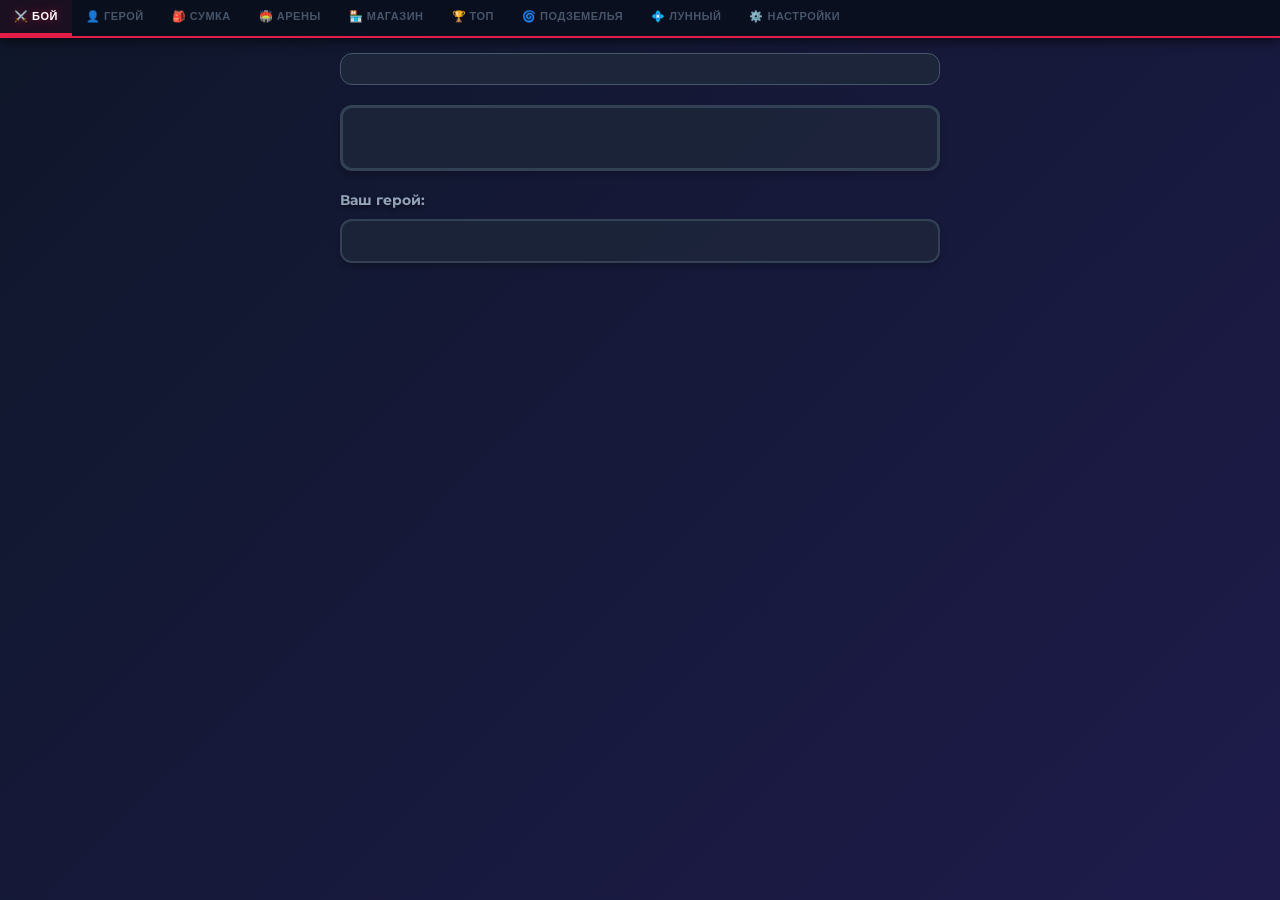
==== commit 204e4252: "Rename index file to index.html" ====
--- a/index.html
+++ b/index.html
@@ -1,38 +1,131 @@
 <!DOCTYPE html>
 <html lang="ru">
 <head>
-  <meta charset="UTF-8" />
-  <meta name="viewport" content="width=device-width, initial-scale=1.0, maximum-scale=1.0" />
-  <title>Extraction</title>
-  <link rel="stylesheet" href="style.css" />
+<meta charset="UTF-8">
+<meta name="viewport" content="width=device-width, initial-scale=1.0, maximum-scale=1.0, user-scalable=no">
+<title>Битва Средиземья</title>
+<link rel="stylesheet" href="style.css?v=777">
+<script src="https://telegram.org/js/telegram-web-app.js"></script>
 </head>
 <body>
+  <div class="nav-menu">
+    <button class="nav-tab active" onclick="switchTab(this, 'tab-battle')">⚔️ Бой</button>
+    <button class="nav-tab" onclick="switchTab(this, 'tab-hero')">👤 Герой</button>
+    <button class="nav-tab" onclick="switchTab(this, 'tab-bag')">🎒 Сумка</button>
+    <button class="nav-tab" onclick="switchTab(this, 'tab-arenas')">🏟️ Арены</button>
+    <button class="nav-tab" onclick="switchTab(this, 'tab-shop')">🏪 Магазин</button>
+    <button class="nav-tab" onclick="switchTab(this, 'tab-leaderboard')">🏆 Топ</button>
+    <button class="nav-tab" onclick="switchTab(this, 'tab-dungeons')">🌀 Подземелья</button>
+    <button class="nav-tab" onclick="switchTab(this, 'tab-premium')">💠 Лунный</button>
+    <button class="nav-tab" onclick="switchTab(this, 'tab-settings')">⚙️ Настройки</button>
+  </div>
 
-  <!-- НАВИГАЦИЯ -->
-  <nav class="nav-menu">
-    <button class="nav-tab active" data-tab="tab-home">🏠 База</button>
-    <button class="nav-tab" data-tab="tab-raid">🎯 Рейд</button>
-    <button class="nav-tab" data-tab="tab-loadout">🎒 Снаряжение</button>
-    <button class="nav-tab" data-tab="tab-stash">📦 Схрон</button>
-    <button class="nav-tab" data-tab="tab-traders">🏪 Торговцы</button>
-    <button class="nav-tab" data-tab="tab-leaderboard">🏆 Рейтинг</button>
-  </nav>
+  <div id="tab-battle" class="tab-content active">
+    <div id="main-screen">
+      <div class="profile-header" id="menu-profile"></div>
+      
+      <div id="menu-arena-display" class="class-card" style="padding: 30px 15px; margin-bottom: 20px; border-width: 3px;">
+         </div>
 
-  <!-- ВКЛАДКИ -->
-  <div id="tab-home"        class="tab-content active"></div>
-  <div id="tab-raid"        class="tab-content"></div>
-  <div id="tab-loadout"     class="tab-content"></div>
-  <div id="tab-stash"       class="tab-content"></div>
-  <div id="tab-traders"     class="tab-content"></div>
-  <div id="tab-leaderboard" class="tab-content"></div>
+      <h3 style="text-align:left; font-size: 14px; margin-bottom:10px; color:#94a3b8;">Ваш герой:</h3>
+      <div id="menu-class-display" class="class-card" style="display:flex; justify-content:space-between; align-items:center;" onclick="openClassModal()">
+         </div>
+      <div id="menu-daily-gift" style="margin-top: 15px;"></div>
+    </div>
 
-  <!-- TOAST УВЕДОМЛЕНИЯ -->
-  <div id="toast-container"></div>
+      
+    <div id="battle-screen" style="display:none;">
+      <div class="arena" id="battle-arena">
+        <div class="character" id="player-card" onclick="openCharModal(true)" style="cursor:pointer;">
+          <h2 class="char-name" id="ui-player-name">Вы</h2>
+          <div id="ui-player-sub" style="font-size:11px; min-height:16px; margin-bottom:3px;"></div>
+          <div class="rank-badge" id="ui-player-rank">0 LP</div>
+          <div class="bar-container"><div class="bar-text" id="ui-player-hp-text">20/20</div><div class="hp-fill" id="ui-player-hp-fill"></div></div>
+          <div class="skills-panel" id="ui-player-skills"></div>
+        </div>
+        <div class="character" id="bot-card" onclick="openCharModal(false)" style="cursor:pointer;">
+          <h2 class="char-name" id="ui-bot-name">Орк</h2>
+          <div id="ui-bot-sub" style="font-size:11px; min-height:16px; margin-bottom:3px;"></div>
+          <div class="rank-badge" id="ui-bot-rank">0 LP</div>
+          <div class="bar-container"><div class="bar-text" id="ui-bot-hp-text">20/20</div><div class="hp-fill" id="ui-bot-hp-fill"></div></div>
+          <div class="skills-panel" id="ui-bot-skills"></div>
+        </div>
+      </div>
+      
+      <div class="controls" id="controls">
+        <button class="action-btn btn-attack" id="btn-attack" onclick="registerAction('attack')">🗡️ Атака</button>
+        <button class="action-btn btn-defend" id="btn-defend" onclick="registerAction('defend')">🛡️ Защита</button>
+        <button class="action-btn btn-skill" id="btn-skill" onclick="registerAction('skill')">✨ Навык!</button>
+        
+        <button class="action-btn" id="btn-immortal" style="background: linear-gradient(135deg, #4c1d95, #000000); display: none; width: 100%; box-shadow: 0 0 15px rgba(124, 58, 237, 0.6);" onclick="registerAction('immortal')">💀 Возмездие</button>
+        
+        <button class="action-btn btn-return" id="btn-return" onclick="returnToMenu()">В меню</button>
+      </div>
 
-  <!-- СКРИПТЫ — порядок важен -->
-  <script src="data.js"></script>
-  <script src="combat.js"></script>
-  <script src="raid.js"></script>
-  <script src="script.js"></script>
+      <div id="turn-timer-container">
+        ⏳ Ход через: <span id="turn-timer-text">4.0</span> сек.
+      </div>
+
+      <div id="combat-log"></div>
+    </div>
+  </div>
+
+  <div id="tab-hero" class="tab-content">
+    <h2>Экипировка</h2>
+    <div class="stats-panel" id="hero-stats">ХП: 20</div>
+    <div class="equip-grid">
+      <div class="equip-slot" id="eq-head" onclick="openItemModal('head', true)">🪖<br>Голова</div>
+      <div class="equip-slot" id="eq-body" onclick="openItemModal('body', true)">👕<br>Тело</div>
+      <div class="equip-slot" id="eq-arms" onclick="openItemModal('arms', true)">🧤<br>Руки</div>
+      <div class="equip-slot" id="eq-legs" onclick="openItemModal('legs', true)">👢<br>Ноги</div>
+    </div>
+    <div id="hero-title-btn" style="margin-top:14px;"></div>
+  </div>
+
+  <div id="tab-bag" class="tab-content">
+    <h2>Сумка (<span id="bag-count">0</span>/<span id="bag-max">6</span>)</h2>
+    <div class="imperial-count">Империалы: <span id="imperial-amount" style="color:#fbbf24">0</span> 🪙</div>
+    <div class="inventory-grid" id="inventory-grid"></div>
+    <div id="pouch-section"></div>
+  </div>
+
+  <div id="tab-arenas" class="tab-content"></div>
+
+  <div id="tab-shop" class="tab-content">
+    <h2>Торговый квартал</h2>
+    <div class="imperial-count">Ваш баланс: <span id="shop-imperial-amount" style="color:#fbbf24">0</span> 🪙</div>
+    <div id="shop-content"></div>
+  </div>
+
+  <div id="tab-dungeons" class="tab-content"></div>
+
+  <div id="tab-premium" class="tab-content"></div>
+  <div id="tab-settings" class="tab-content"></div>
+
+  <div id="tab-leaderboard" class="tab-content">
+    <h2>Глобальный Топ 10</h2>
+    <div id="leaderboard-content" style="margin-top: 15px;"></div>
+  </div>
+
+  <div id="item-modal" class="modal">
+    <div class="modal-content">
+      <h3 id="modal-title">Название</h3>
+      <div id="modal-desc" class="modal-desc">Описание</div>
+      <div class="modal-actions" id="modal-actions"></div>
+      <button class="action-btn" style="background:#475569; padding: 10px; margin-top: 10px; width: 100%;" onclick="closeModal()">Закрыть</button>
+    </div>
+  </div>
+
+  <div id="class-modal" class="modal">
+    <div class="modal-content">
+      <h3 class="text-skill">Смена героя</h3>
+      <div class="modal-desc" style="max-height: 60vh; overflow-y: auto; background: transparent; padding: 0;" id="class-modal-list">
+      </div>
+      <button class="action-btn" style="background:#475569; padding: 10px; margin-top: 10px; width: 100%;" onclick="closeClassModal()">Закрыть</button>
+    </div>
+  </div>
+
+  <script src="dungeons.js?v=777"></script>
+  <script src="script.js?v=777"></script>
 </body>
 </html>
--- a/style.css
+++ b/style.css
@@ -1,885 +1,966 @@
-@import url('https://fonts.googleapis.com/css2?family=Rajdhani:wght@400;600;700&family=Share+Tech+Mono&family=Montserrat:wght@400;700;900&display=swap');
-
-/* ============================================================
-   ПЕРЕМЕННЫЕ
-   ============================================================ */
-:root {
-  --bg-primary:    #080c12;
-  --bg-secondary:  #0d1520;
-  --bg-card:       #111a26;
-  --bg-card-hover: #162030;
-
-  --border-dim:    #1e2d3d;
-  --border-mid:    #2a3f54;
-  --border-bright: #3a5570;
-
-  --accent:        #00c8ff;
-  --accent-dim:    rgba(0, 200, 255, 0.15);
-  --accent-glow:   rgba(0, 200, 255, 0.40);
-
-  --danger:        #ff3b5c;
-  --danger-dim:    rgba(255, 59, 92, 0.15);
-  --danger-glow:   rgba(255, 59, 92, 0.40);
-
-  --success:       #00e676;
-  --success-dim:   rgba(0, 230, 118, 0.15);
-
-  --warning:       #ffb300;
-  --warning-dim:   rgba(255, 179, 0, 0.15);
-
-  --text-primary:  #d0e4f0;
-  --text-mid:      #7a9ab8;
-  --text-dim:      #3a5570;
-
-  --tier-1: #94a3b8;
-  --tier-2: #4ade80;
-  --tier-3: #60a5fa;
-  --tier-4: #c084fc;
-
-  --font-main:  'Montserrat', sans-serif;
-  --font-hud:   'Rajdhani', sans-serif;
-  --font-mono:  'Share Tech Mono', monospace;
-
-  --radius-sm: 6px;
-  --radius-md: 10px;
-  --radius-lg: 14px;
-}
-
-/* ============================================================
-   СБРОС И BASE
-   ============================================================ */
-*, *::before, *::after { box-sizing: border-box; margin: 0; padding: 0; }
-
-html { height: 100%; }
-
-body {
-  font-family: var(--font-main);
-  background-color: var(--bg-primary);
-  background-image:
-    radial-gradient(ellipse at 20% 0%, rgba(0,200,255,0.04) 0%, transparent 60%),
-    radial-gradient(ellipse at 80% 100%, rgba(255,59,92,0.04) 0%, transparent 60%);
-  color: var(--text-primary);
-  min-height: 100vh;
-  max-width: 600px;
-  margin: 0 auto;
-  overflow-x: hidden;
-}
-
-h1, h2, h3 {
-  font-family: var(--font-hud);
-  font-weight: 700;
-  letter-spacing: 0.05em;
-  color: var(--text-primary);
-}
-
-/* ============================================================
-   НАВИГАЦИЯ
-   ============================================================ */
+@import url('https://fonts.googleapis.com/css2?family=Montserrat:wght@400;700;900&display=swap');
+
+body { font-family: 'Montserrat', sans-serif; background: linear-gradient(135deg, #0f172a 0%, #1e1b4b 100%); color: #e2e8f0; text-align: center; margin: 0; padding: 0; min-height: 100vh;}
+h1, h2, h3 { color: #fbbf24; text-shadow: 0 2px 4px rgba(0,0,0,0.5); margin-top: 15px;}
+
 .nav-menu {
   display: flex;
-  background: rgba(8, 12, 18, 0.98);
-  border-bottom: 1px solid var(--border-dim);
+  background: rgba(10, 15, 30, 0.97);
   overflow-x: auto;
   white-space: nowrap;
+  border-bottom: 2px solid #e11d48;
+  box-shadow: 0 4px 12px rgba(0,0,0,0.5);
+  -webkit-overflow-scrolling: touch;
   scrollbar-width: none;
-  position: sticky;
-  top: 0;
-  z-index: 100;
-  backdrop-filter: blur(12px);
 }
 .nav-menu::-webkit-scrollbar { display: none; }
-
 .nav-tab {
   flex: 0 0 auto;
-  padding: 12px 16px;
+  padding: 10px 14px;
   background: none;
   border: none;
-  border-bottom: 2px solid transparent;
-  color: var(--text-dim);
-  font-family: var(--font-hud);
-  font-size: 12px;
+  color: #475569;
+  font-size: 11px;
   font-weight: 700;
-  letter-spacing: 0.08em;
+  cursor: pointer;
   text-transform: uppercase;
-  cursor: pointer;
-  transition: color 0.2s, border-color 0.2s, background 0.2s;
-}
-.nav-tab:hover:not(.active) {
-  color: var(--text-mid);
-  background: rgba(0,200,255,0.03);
+  letter-spacing: 0.5px;
+  transition: color 0.2s;
+  border-bottom: 3px solid transparent;
 }
 .nav-tab.active {
-  color: var(--accent);
-  border-bottom-color: var(--accent);
-  background: var(--accent-dim);
-  text-shadow: 0 0 12px var(--accent-glow);
-}
+  color: #fff;
+  border-bottom: 3px solid #e11d48;
+  text-shadow: 0 0 10px rgba(225, 29, 72, 0.6);
+  background: rgba(225,29,72,0.08);
+}
+.nav-tab:hover:not(.active) { color: #94a3b8; }
+.nav-tab.disabled { cursor: not-allowed; opacity: 0.5; }
+
+.tab-content { display: none; padding: 15px; max-width: 600px; margin: 0 auto; }
+.tab-content.active { display: block; }
+
+.profile-header { background: rgba(30, 41, 59, 0.8); border-radius: 12px; padding: 15px; margin-bottom: 20px; display: flex; align-items: center; justify-content: space-between; border: 1px solid #475569;}
+.profile-name { font-size: 18px; font-weight: bold; color: #fff; }
+.profile-rank { font-size: 14px; color: #fbbf24; }
+.rank-badge { font-size: 12px; font-weight: bold; color: #cbd5e1; background: rgba(0,0,0,0.5); padding: 4px 8px; border-radius: 6px; display: inline-block; margin-bottom: 10px;}
+
+.class-grid { display: grid; grid-template-columns: 1fr 1fr; gap: 15px; margin-top: 20px; }
+.class-card { background: rgba(30, 41, 59, 0.7); border: 2px solid #334155; padding: 20px 15px; border-radius: 12px; cursor: pointer; transition: all 0.3s ease; box-shadow: 0 4px 6px rgba(0,0,0,0.2); }
+.class-card:hover { border-color: #e11d48; box-shadow: 0 8px 15px rgba(225, 29, 72, 0.3); }
+.class-title { font-size: 18px; font-weight: 900; margin-bottom: 8px; color: #fbbf24;}
+.class-desc { font-size: 11px; color: #cbd5e1; text-align: left; line-height: 1.4; }
+
+/* === АРЕНА И ОФОРМЛЕНИЕ РАНГОВ === */
+.arena { display: flex; justify-content: space-between; margin-bottom: 20px; gap: 15px; padding: 15px; border-radius: 16px; box-shadow: 0 10px 25px rgba(0,0,0,0.6);}
+.character { background: rgba(30, 41, 59, 0.85); padding: 15px; border-radius: 12px; width: 50%; box-sizing: border-box; display: flex; flex-direction: column; transition: border-color 0.5s, box-shadow 0.5s;}
+/* Когда активна косметическая рамка — убираем дефолтный background чтобы рамка работала */
+.character.has-frame { background: transparent; }
+/* Скрыть карточку до эффекта — через класс, не inline style */
+.character.entry-hidden { opacity: 0 !important; }
+/* Для эффектов появления — overflow visible чтобы кольцо radiance не обрезалось */
+.character.entry-active { overflow: visible; }
+.char-name { font-size: 14px; margin: 0 0 5px 0; font-weight: 700; line-height: 1.2; min-height: 34px; color: #fff;}
+
+/* Фоны Арен (Задний план боя) */
+.arena-stone { background: #4b5563; border: 2px solid #374151; }
+.arena-moon { background: #9ca3af; border: 2px solid #d1d5db; box-shadow: inset 0 0 15px rgba(255,255,255,0.2); }
+.arena-sun { background: linear-gradient(to bottom, #fef08a, #a16207); border: 2px solid #eab308; box-shadow: inset 0 0 20px rgba(234,179,8,0.4); }
+.arena-crystal { background: linear-gradient(to bottom, #bfdbfe, #1e3a8a); border: 2px solid #3b82f6; box-shadow: inset 0 0 25px rgba(59,130,246,0.5); }
+.arena-black { background: linear-gradient(to bottom, #000000, #4c1d95); border: 2px solid #7c3aed; box-shadow: inset 0 0 30px rgba(124,58,237,0.6); animation: pulseBg 3s infinite alternate; }
+.arena-stars { background: linear-gradient(135deg, #020617, #450a0a, #172554, #2e1065); border: 2px solid #f43f5e; box-shadow: inset 0 0 40px rgba(244,63,94,0.5); background-size: 200% 200%; animation: pulseStars 4s infinite alternate; }
+
+@keyframes pulseBg { 0% { box-shadow: inset 0 0 10px rgba(124,58,237,0.4); } 100% { box-shadow: inset 0 0 40px rgba(124,58,237,0.8); } }
+@keyframes pulseStars { 0% { background-position: 0% 50%; box-shadow: inset 0 0 20px rgba(244,63,94,0.4); } 100% { background-position: 100% 50%; box-shadow: inset 0 0 60px rgba(250,204,21,0.6); } }
+
+/* Рамки персонажей (Ранги) */
+.border-iron { border: 2px solid transparent; box-shadow: none; }
+.border-bronze { border: 2px solid #8b5a2b; box-shadow: none; }
+.border-silver { border: 2px solid #c0c0c0; box-shadow: none; }
+.border-gold { border: 2px solid #facc15; box-shadow: none; }
+.border-emerald { border: 2px solid #10b981; box-shadow: 0 0 15px rgba(16, 185, 129, 0.6); }
+.border-diamond { border: 2px solid #0ea5e9; box-shadow: 0 0 20px rgba(14, 165, 233, 0.7); }
+.border-master { border: 2px solid transparent; background: linear-gradient(rgba(30,41,59,0.85), rgba(30,41,59,0.85)) padding-box, linear-gradient(to right, #ef4444, #facc15) border-box; box-shadow: 0 0 25px rgba(239, 68, 68, 0.6); }
+.border-grandmaster { border: 2px solid transparent; background: linear-gradient(rgba(30,41,59,0.85), rgba(30,41,59,0.85)) padding-box, linear-gradient(to right, #2563eb, #7dd3fc) border-box; box-shadow: 0 0 25px rgba(37, 99, 235, 0.6); }
+.border-overlord { border: 2px solid transparent; background: linear-gradient(rgba(30,41,59,0.85), rgba(30,41,59,0.85)) padding-box, linear-gradient(135deg, #000000, #a855f7, #000000) border-box; box-shadow: 0 0 20px #6b21a8, inset 0 0 15px #4c1d95; animation: overlordPulse 3s infinite alternate;}
+.border-phoenix { border: 2px solid transparent; background: linear-gradient(rgba(30,41,59,0.85), rgba(30,41,59,0.85)) padding-box, linear-gradient(to top, #ea580c, #ef4444, #facc15) border-box; box-shadow: 0 0 30px #ef4444, 0 -5px 15px #facc15, inset 0 0 20px #ea580c; animation: borderFire 1.5s infinite alternate; }
+
+@keyframes overlordPulse { 0% {box-shadow: 0 0 15px #4c1d95, inset 0 0 10px #000;} 100% {box-shadow: 0 0 35px #a855f7, inset 0 0 25px #6b21a8;} }
+@keyframes borderFire { 0% {box-shadow: 0 0 20px #ef4444, 0 -2px 10px #facc15, inset 0 0 10px #ea580c;} 100% {box-shadow: 0 0 45px #ef4444, 0 -10px 25px #facc15, inset 0 0 30px #ea580c;} }
+
+/* Эффекты свечения Ников (Ранги) */
+.text-master { background: linear-gradient(to right, #ef4444, #facc15); -webkit-background-clip: text; color: transparent; text-shadow: 0 0 10px rgba(239, 68, 68, 0.5); }
+.text-grandmaster { background: linear-gradient(to right, #2563eb, #7dd3fc); -webkit-background-clip: text; color: transparent; text-shadow: 0 0 10px rgba(37, 99, 235, 0.5); }
+.text-emerald { background: linear-gradient(to right, #10b981, #34d399); -webkit-background-clip: text; color: transparent; text-shadow: 0 0 10px rgba(16, 185, 129, 0.5); }
+.text-diamond { background: linear-gradient(to right, #0ea5e9, #7dd3fc); -webkit-background-clip: text; color: transparent; text-shadow: 0 0 10px rgba(14, 165, 233, 0.5); }
+.text-overlord { background: linear-gradient(to bottom, #d8b4fe, #4c1d95); -webkit-background-clip: text; color: transparent; text-shadow: 0 0 15px #7c3aed; }
+.text-phoenix { background: linear-gradient(to top, #facc15, #ef4444); -webkit-background-clip: text; color: transparent; text-shadow: 0 -2px 10px rgba(239,68,68,0.8), 0 2px 15px rgba(250,204,21,0.6); animation: textFire 1s infinite alternate;}
+.bar-container { background: #0f172a; border-radius: 6px; width: 100%; height: 22px; margin-bottom: 8px; border: 1px solid #334155; overflow: hidden; position: relative;}
+/* Рамки персонажей */
+.border-iron { border: 2px solid transparent; box-shadow: none; }
+.border-bronze { border: 2px solid #8b5a2b; box-shadow: none; }
+.border-silver { border: 2px solid #c0c0c0; box-shadow: none; }
+.border-gold { border: 2px solid #facc15; box-shadow: none; }
+.border-emerald { border: 2px solid #10b981; box-shadow: 0 0 15px rgba(16, 185, 129, 0.6); }
+.border-diamond { border: 2px solid #0ea5e9; box-shadow: 0 0 20px rgba(14, 165, 233, 0.7); }
+
+/* Элитные рамки (Градиентные границы + Анимации) */
+.border-master { border: 2px solid transparent; background: linear-gradient(rgba(30,41,59,0.85), rgba(30,41,59,0.85)) padding-box, linear-gradient(to right, #ef4444, #facc15) border-box; box-shadow: 0 0 25px rgba(239, 68, 68, 0.6); }
+.border-grandmaster { border: 2px solid transparent; background: linear-gradient(rgba(30,41,59,0.85), rgba(30,41,59,0.85)) padding-box, linear-gradient(to right, #2563eb, #7dd3fc) border-box; box-shadow: 0 0 25px rgba(37, 99, 235, 0.6); }
+.border-overlord { border: 2px solid transparent; background: linear-gradient(rgba(30,41,59,0.85), rgba(30,41,59,0.85)) padding-box, linear-gradient(135deg, #000000, #a855f7, #000000) border-box; box-shadow: 0 0 20px #6b21a8, inset 0 0 15px #4c1d95; animation: overlordPulse 3s infinite alternate;}
+.border-phoenix { border: 2px solid transparent; background: linear-gradient(rgba(30,41,59,0.85), rgba(30,41,59,0.85)) padding-box, linear-gradient(to top, #ea580c, #ef4444, #facc15) border-box; box-shadow: 0 0 30px #ef4444, 0 -5px 15px #facc15, inset 0 0 20px #ea580c; animation: borderFire 1.5s infinite alternate; }
+
+@keyframes overlordPulse { 0% {box-shadow: 0 0 15px #4c1d95, inset 0 0 10px #000;} 100% {box-shadow: 0 0 35px #a855f7, inset 0 0 25px #6b21a8;} }
+@keyframes borderFire { 0% {box-shadow: 0 0 20px #ef4444, 0 -2px 10px #facc15, inset 0 0 10px #ea580c;} 100% {box-shadow: 0 0 45px #ef4444, 0 -10px 25px #facc15, inset 0 0 30px #ea580c;} }
+
+/* Эффекты свечения Ников */
+.text-master { background: linear-gradient(to right, #ef4444, #facc15); -webkit-background-clip: text; color: transparent; text-shadow: 0 0 10px rgba(239, 68, 68, 0.5); }
+.text-emerald { background: linear-gradient(to right, #10b981, #34d399); -webkit-background-clip: text; color: transparent; text-shadow: 0 0 10px rgba(16, 185, 129, 0.5); }
+.text-diamond { background: linear-gradient(to right, #0ea5e9, #7dd3fc); -webkit-background-clip: text; color: transparent; text-shadow: 0 0 10px rgba(14, 165, 233, 0.5); }
+.text-grandmaster { background: linear-gradient(to right, #2563eb, #7dd3fc); -webkit-background-clip: text; color: transparent; text-shadow: 0 0 10px rgba(37, 99, 235, 0.5); }
+.text-overlord { background: linear-gradient(to bottom, #d8b4fe, #4c1d95); -webkit-background-clip: text; color: transparent; text-shadow: 0 0 15px #7c3aed; }
+.text-phoenix { background: linear-gradient(to top, #facc15, #ef4444); -webkit-background-clip: text; color: transparent; text-shadow: 0 -2px 10px rgba(239,68,68,0.8), 0 2px 15px rgba(250,204,21,0.6); animation: textFire 1s infinite alternate;}
+
+@keyframes textFire { 0% {text-shadow: 0 -2px 10px rgba(239,68,68,0.8), 0 2px 10px rgba(250,204,21,0.5);} 100% {text-shadow: 0 -5px 20px rgba(234,88,12,0.9), 0 2px 25px rgba(250,204,21,0.8);} }
+.bar-container { background: #0f172a; border-radius: 6px; width: 100%; height: 22px; margin-bottom: 8px; border: 1px solid #334155; overflow: hidden; position: relative;}
+.bar-text { position: absolute; width: 100%; text-align: center; font-size: 12px; font-weight: bold; line-height: 22px; color: white; z-index: 2;}
+.hp-fill { height: 100%; background: linear-gradient(90deg, #be123c, #f43f5e); transition: width 0.4s ease; }
+
+.skills-panel { margin-top: auto; padding-top: 10px; border-top: 1px dashed #475569; display: flex; flex-direction: column; gap: 5px; }
+.skill-slot { background: #0f172a; border: 1px solid #334155; border-radius: 6px; padding: 5px; position: relative; overflow: hidden; }
+.skill-slot-title { font-size: 10px; color: #fbbf24; font-weight: bold; margin-bottom: 2px; position: relative; z-index: 2;}
+.skill-fill { height: 100%; background: linear-gradient(90deg, #0369a1, #0ea5e9); width: 0%; position: absolute; top: 0; left: 0; z-index: 1; opacity: 0.5;}
+.skill-ready-fill { background: linear-gradient(90deg, #b45309, #f59e0b); opacity: 0.8;}
+.skill-progress-text { font-size: 10px; color: #e2e8f0; position: relative; z-index: 2; font-weight: bold;}
+
+.controls { display: flex; justify-content: space-between; gap: 12px; margin-bottom: 20px; }
+.action-btn { color: white; border: none; padding: 18px 10px; font-size: 15px; border-radius: 8px; cursor: pointer; font-weight: 900; flex: 1; text-transform: uppercase; box-shadow: 0 4px 6px rgba(0,0,0,0.3); }
+.action-btn:active { transform: scale(0.95); }
+.btn-attack { background: linear-gradient(135deg, #be123c, #e11d48); }
+.btn-defend { background: linear-gradient(135deg, #1d4ed8, #3b82f6); }
+.btn-skill { background: linear-gradient(135deg, #b45309, #f59e0b); color: #fff; display: none; width: 100%; }
+.btn-return { background: linear-gradient(135deg, #15803d, #22c55e); width: 100%; display: none; }
+
+#combat-log { background: rgba(15, 23, 42, 0.7); padding: 15px; height: 300px; overflow-y: auto; text-align: left; border-radius: 12px; font-size: 13px; line-height: 1.6; border: 1px solid #334155; }
+.log-entry { margin-bottom: 12px; border-bottom: 1px solid rgba(255,255,255,0.05); padding-bottom: 12px; }
+.log-entry:last-child { border-bottom: none; }
+
+.text-dmg { color: #f43f5e; font-weight: bold;} .text-heal { color: #10b981; font-weight: bold;}
+.text-skill { color: #fbbf24; font-weight: bold;} .text-block { color: #94a3b8; }
+.text-info { color: #38bdf8; font-style: italic; font-size: 12px; display: block; margin-top: 4px;}
+.lp-gain { color: #10b981; font-weight: bold; font-size: 16px; } .lp-loss { color: #f43f5e; font-weight: bold; font-size: 16px; }
+
+/* === ИНВЕНТАРЬ И ЭКИПИРОВКА === */
+.imperial-count { background: rgba(30, 41, 59, 0.8); padding: 10px; border-radius: 8px; margin-bottom: 15px; font-weight: bold;}
+.inventory-grid { display: grid; grid-template-columns: repeat(3, 1fr); gap: 10px; }
+.inv-slot { background: rgba(15, 23, 42, 0.8); border: 2px dashed #475569; border-radius: 8px; height: 80px; display: flex; flex-direction: column; align-items: center; justify-content: center; cursor: pointer; font-size: 10px; padding: 5px; color: #94a3b8;}
+.inv-slot.filled { border-style: solid; color: #fff; }
+
+.equip-grid { display: grid; grid-template-columns: 1fr 1fr; gap: 15px; margin-top: 15px; }
+.equip-slot { background: rgba(30, 41, 59, 0.8); border: 2px solid #475569; border-radius: 12px; padding: 15px; cursor: pointer; display: flex; flex-direction: column; align-items: center; justify-content: center; font-size: 12px; color: #94a3b8; height: 100px;}
+.stats-panel { background: rgba(15, 23, 42, 0.8); padding: 15px; border-radius: 8px; border: 1px solid #fbbf24; color: #fbbf24; font-weight: bold; font-size: 18px;}
+
+/* Редкости */
+.rarity-common { border-color: #94a3b8 !important; box-shadow: inset 0 0 10px rgba(148,163,184,0.3); }
+.rarity-uncommon { border-color: #22c55e !important; box-shadow: inset 0 0 10px rgba(34,197,94,0.3); }
+.rarity-rare { border-color: #3b82f6 !important; box-shadow: inset 0 0 15px rgba(59,130,246,0.4); }
+.rarity-epic { border-color: #a855f7 !important; box-shadow: inset 0 0 20px rgba(168,85,247,0.5); }
+
+.text-common { color: #94a3b8; } .text-uncommon { color: #22c55e; }
+.text-rare { color: #3b82f6; } .text-epic { color: #a855f7; }
+
+/* Модальное окно */
+.modal { display: none; position: fixed; top: 0; left: 0; width: 100%; height: 100%; background: rgba(0,0,0,0.8); z-index: 100; justify-content: center; align-items: center; }
+.modal-content { background: #1e293b; padding: 20px; border-radius: 16px; border: 2px solid #475569; width: 80%; max-width: 400px; }
+.modal-desc { margin: 15px 0; font-size: 13px; line-height: 1.5; color: #cbd5e1; text-align: left; background: #0f172a; padding: 10px; border-radius: 8px;}
+.modal-actions { display: flex; gap: 10px; margin-top: 15px; }
+
+/* === ОГРОМНАЯ КНОПКА В БОЙ === */
+.btn-fight-huge { 
+    background: linear-gradient(135deg, #e11d48, #be123c); 
+    color: white; 
+    border: none; 
+    padding: 15px 30px; 
+    font-size: 20px; 
+    font-weight: 900; 
+    border-radius: 12px; 
+    margin-top: 15px; 
+    cursor: pointer; 
+    text-transform: uppercase; 
+    box-shadow: 0 0 15px rgba(225, 29, 72, 0.6); 
+    animation: pulseFight 2s infinite; 
+    width: 100%;
+}
+@keyframes pulseFight { 0% { transform: scale(1); box-shadow: 0 0 15px rgba(225, 29, 72, 0.6);} 50% { transform: scale(1.02); box-shadow: 0 0 25px rgba(225, 29, 72, 0.9);} 100% { transform: scale(1); box-shadow: 0 0 15px rgba(225, 29, 72, 0.6);} }
+
+/* === ЛИДЕРБОРД === */
+.lb-item { background: rgba(30, 41, 59, 0.8); border: 2px solid #334155; padding: 12px 15px; border-radius: 12px; margin-bottom: 8px; display: flex; justify-content: space-between; align-items: center; font-size: 14px; box-shadow: 0 4px 6px rgba(0,0,0,0.2); }
+.lb-rank { font-weight: 900; font-size: 18px; width: 35px; text-align: left; color: #fbbf24; }
+.lb-name { flex-grow: 1; text-align: left; font-weight: bold; color: #e2e8f0; }
+.lb-lp { font-weight: 900; color: #10b981; }
+.lb-player { border-color: #e11d48; background: rgba(225, 29, 72, 0.1); box-shadow: 0 0 15px rgba(225, 29, 72, 0.3); }
+.lb-divider { text-align: center; color: #94a3b8; font-weight: bold; margin: 15px 0; font-size: 20px;}
+
+/* === ПОДЗЕМЕЛЬЯ === */
+.dungeon-mansion {
+  background: linear-gradient(to bottom, #374151, #1c1917);
+  border: 2px solid #4b5563;
+}
+
+.dungeon-river {
+  background: linear-gradient(to bottom, #164e63, #052e16);
+  border: 2px solid #0891b2;
+  box-shadow: inset 0 0 30px rgba(8,145,178,0.15);
+}
+
+.dungeon-temple {
+  background: linear-gradient(to bottom, #292524, #1c1008);
+  border: 2px solid #d97706;
+  box-shadow: inset 0 0 30px rgba(180,83,9,0.15);
+}
+
+.border-mob-normal { border: 2px solid #6b7280; }
+.border-mob-elite  {
+  border: 2px solid #f59e0b;
+  box-shadow: 0 0 14px rgba(245,158,11,0.5), inset 0 0 20px rgba(245,158,11,0.07);
+  background: linear-gradient(160deg, rgba(30,41,59,0.9) 60%, rgba(120,80,0,0.25));
+}
+.border-mob-boss   {
+  border: 2px solid #dc2626;
+  box-shadow: 0 0 22px rgba(220,38,38,0.7), 0 0 45px rgba(127,29,29,0.4), inset 0 0 25px rgba(180,0,0,0.12);
+  background: linear-gradient(160deg, rgba(30,41,59,0.9) 40%, rgba(100,0,0,0.3));
+  animation: boss-pulse 2.5s ease-in-out infinite;
+}
+@keyframes boss-pulse {
+  0%, 100% { box-shadow: 0 0 22px rgba(220,38,38,0.7), 0 0 45px rgba(127,29,29,0.4), inset 0 0 25px rgba(180,0,0,0.12); }
+  50%       { box-shadow: 0 0 35px rgba(220,38,38,0.95), 0 0 65px rgba(180,0,0,0.6), inset 0 0 30px rgba(200,0,0,0.2); }
+}
+
+/* === ТАЙМЕР ХОДА (Текстовый) === */
+#turn-timer-container {
+  width: 100%;
+  background: rgba(15, 23, 42, 0.8);
+  padding: 12px;
+  border-radius: 8px;
+  margin-bottom: 20px;
+  border: 1px solid #334155;
+  font-weight: bold;
+  color: #cbd5e1;
+  box-sizing: border-box;
+  display: none; /* Скрыт до начала боя */
+}
+#turn-timer-text {
+  color: #10b981; /* Зеленый цвет по умолчанию */
+  font-size: 18px;
+  transition: color 0.3s;
+}
+
+/* === АНИМАЦИЯ ОТКРЫТИЯ СУНДУКА === */
+@keyframes chestPulse {
+  0%   { box-shadow: 0 0 15px var(--chest-color, #94a3b8), 0 0 30px var(--chest-color, #94a3b8)44; transform: scale(1); }
+  100% { box-shadow: 0 0 35px var(--chest-color, #94a3b8), 0 0 70px var(--chest-color, #94a3b8)66; transform: scale(1.06); }
+}
+@keyframes chestShake {
+  0%,100% { transform: rotate(0deg) scale(1.06); }
+  20%      { transform: rotate(-8deg) scale(1.1); }
+  40%      { transform: rotate(8deg) scale(1.1); }
+  60%      { transform: rotate(-5deg) scale(1.08); }
+  80%      { transform: rotate(5deg) scale(1.08); }
+}
+@keyframes itemReveal {
+  0%   { opacity:0; transform: translateY(12px) scale(0.92); }
+  100% { opacity:1; transform: translateY(0) scale(1); }
+}
+
+/* Иконка сундука в модалке */
+#item-modal .modal-content .chest-open-anim {
+  display: inline-block;
+  animation: chestShake 0.7s ease-in-out;
+}
+
+/* Название предмета появляется */
+#item-modal .modal-content .chest-item-name {
+  animation: itemReveal 0.5s ease 0.6s both;
+}
+
+/* Бейдж редкости */
+#item-modal .modal-content .chest-rarity-badge {
+  display: inline-block;
+  padding: 4px 14px;
+  border-radius: 20px;
+  border: 1px solid var(--badge-color, #94a3b8);
+  color: var(--badge-color, #94a3b8);
+  background: color-mix(in srgb, var(--badge-color, #94a3b8) 15%, transparent);
+  font-size: 11px;
+  font-weight: 900;
+  letter-spacing: 2px;
+  margin-bottom: 12px;
+  animation: itemReveal 0.4s ease 0.3s both;
+}
+
 
 /* ============================================================
-   ВКЛАДКИ
+   ТИТУЛЫ
    ============================================================ */
-.tab-content {
-  display: none;
-  padding: 16px;
-  min-height: calc(100vh - 45px);
-}
-.tab-content.active { display: block; }
+
+.title-uncommon {
+  color: #22c55e;
+  font-weight: bold;
+}
+
+.title-rare {
+  color: #3b82f6;
+  font-weight: bold;
+}
+
+/* ── Эпический: тихая таблетка, мягкий градиент без яркой волны ── */
+.title-epic {
+  display: inline-block;
+  position: relative;
+  font-size: 11px;
+  font-weight: 900;
+  letter-spacing: 0.5px;
+  padding: 2px 10px 2px 8px;
+  border-radius: 4px;
+  background: linear-gradient(90deg, #4a1272, #7e22ce, #9333ea, #7e22ce, #4a1272);
+  background-size: 250% 100%;
+  color: #f3e8ff;
+  overflow: hidden;
+  animation: epic-drift 5s ease-in-out infinite, epic-glow 2.5s ease-in-out infinite;
+}
+@keyframes epic-drift {
+  0%   { background-position: 0% 0%; }
+  50%  { background-position: 100% 0%; }
+  100% { background-position: 0% 0%; }
+}
+@keyframes epic-glow {
+  0%,100% { box-shadow: 0 0 7px rgba(147,51,234,0.5), 0 0 16px rgba(109,40,217,0.2); }
+  50%      { box-shadow: 0 0 13px rgba(168,85,247,0.75), 0 0 28px rgba(147,51,234,0.35); }
+}
+
+/* ── Легендарный: золотая таблетка с бегущей волной ── */
+.title-legendary {
+  display: inline-block;
+  position: relative;
+  font-size: 11px;
+  font-weight: 900;
+  letter-spacing: 0.5px;
+  padding: 2px 10px 2px 8px;
+  border-radius: 4px;
+  background: linear-gradient(90deg, #78350f, #b45309, #f59e0b, #fbbf24, #f59e0b, #b45309, #78350f);
+  background-size: 200% 100%;
+  color: #fff8e7;
+  text-shadow: 0 0 6px rgba(253,230,138,0.6);
+  overflow: hidden;
+  animation: legendary-shimmer 3s linear infinite, legendary-glow 1.8s ease-in-out infinite;
+}
+.title-legendary::before {
+  content: '';
+  position: absolute;
+  top: 0; left: -40%;
+  width: 28%; height: 100%;
+  background: linear-gradient(90deg, transparent, rgba(255,255,255,0.55), transparent);
+  animation: legendary-wave 3s linear infinite;
+}
+@keyframes legendary-shimmer {
+  0%   { background-position: 0% 0%; }
+  100% { background-position: 200% 0%; }
+}
+@keyframes legendary-wave {
+  0%   { left: -40%; }
+  100% { left: 130%; }
+}
+@keyframes legendary-glow {
+  0%,100% { box-shadow: 0 0 10px rgba(245,158,11,0.55), 0 0 24px rgba(180,83,9,0.25); }
+  50%      { box-shadow: 0 0 20px rgba(253,230,138,0.85), 0 0 46px rgba(245,158,11,0.45); }
+}
+
+/* ── Мифический: кроваво-красная таблетка, две волны, частицы, мерцание ── */
+.title-mythic-wrap {
+  display: inline-block;
+  position: relative;
+}
+.title-mythic-wrap::before {
+  content: '✦ · ✧ · ✦';
+  position: absolute;
+  top: -10px; left: 0; right: 0;
+  font-size: 6px;
+  color: rgba(252,165,165,0.7);
+  text-align: center;
+  letter-spacing: 3px;
+  animation: mythic-orbit-top 4s ease-in-out infinite;
+  pointer-events: none;
+}
+.title-mythic-wrap::after {
+  content: '✧ · ✦ · ✧';
+  position: absolute;
+  bottom: -10px; left: 0; right: 0;
+  font-size: 6px;
+  color: rgba(239,68,68,0.6);
+  text-align: center;
+  letter-spacing: 3px;
+  animation: mythic-orbit-bot 4s ease-in-out infinite reverse;
+  pointer-events: none;
+}
+@keyframes mythic-orbit-top {
+  0%,100% { opacity: 0.5; transform: translateX(-3px); }
+  50%      { opacity: 1.0; transform: translateX(3px); }
+}
+@keyframes mythic-orbit-bot {
+  0%,100% { opacity: 0.4; transform: translateX(3px); }
+  50%      { opacity: 0.9; transform: translateX(-3px); }
+}
+.title-mythic {
+  display: inline-block;
+  position: relative;
+  font-size: 11px;
+  font-weight: 900;
+  letter-spacing: 1px;
+  padding: 3px 12px 3px 10px;
+  border-radius: 4px;
+  border: 1px solid rgba(239,68,68,0.6);
+  background: linear-gradient(90deg, #1c0000, #6b0000, #c41c1c, #8b0000, #cc2020, #6b0000, #1c0000);
+  background-size: 250% 100%;
+  color: #fff;
+  text-shadow: 0 0 6px rgba(255,255,255,0.9), 0 0 16px rgba(255,100,100,0.8), 0 0 30px rgba(220,38,38,0.5);
+  overflow: hidden;
+  animation: mythic-shimmer 2.8s linear infinite, mythic-text-flicker 3s ease-in-out infinite, mythic-border-glow 2s ease-in-out infinite;
+}
+.title-mythic::before {
+  content: '';
+  position: absolute;
+  top: 0; left: -45%;
+  width: 20%; height: 100%;
+  background: linear-gradient(90deg, transparent, rgba(255,255,255,0.15) 30%, rgba(255,255,255,0.75) 50%, rgba(255,255,255,0.15) 70%, transparent);
+  animation: mythic-wave-white 2.8s linear infinite;
+}
+.title-mythic::after {
+  content: '';
+  position: absolute;
+  top: 0; left: -45%;
+  width: 16%; height: 100%;
+  background: linear-gradient(90deg, transparent, rgba(0,0,0,0.15) 30%, rgba(0,0,0,0.65) 50%, rgba(0,0,0,0.15) 70%, transparent);
+  animation: mythic-wave-black 2.8s linear infinite 1.4s;
+}
+@keyframes mythic-shimmer {
+  0%   { background-position: 0% 0%; }
+  100% { background-position: 250% 0%; }
+}
+@keyframes mythic-wave-white {
+  0%   { left: -45%; }
+  100% { left: 135%; }
+}
+@keyframes mythic-wave-black {
+  0%   { left: -45%; }
+  100% { left: 135%; }
+}
+@keyframes mythic-text-flicker {
+  0%,100% { text-shadow: 0 0 6px rgba(255,255,255,0.9), 0 0 16px rgba(255,100,100,0.8), 0 0 30px rgba(220,38,38,0.5); }
+  50%      { text-shadow: 0 0 10px rgba(255,255,255,1.0), 0 0 28px rgba(255,120,120,1.0), 0 0 50px rgba(220,38,38,0.8); }
+}
+@keyframes mythic-border-glow {
+  0%,100% { border-color: rgba(239,68,68,0.5); box-shadow: 0 0 12px rgba(220,38,38,0.55), 0 0 28px rgba(127,0,0,0.3); }
+  50%      { border-color: rgba(252,165,165,0.8); box-shadow: 0 0 22px rgba(239,68,68,0.9), 0 0 50px rgba(185,28,28,0.55); }
+}
+
+/* ══════════════════════════════════════════
+   РАМКИ КАРТОЧЕК ГЕРОЯ (косметика)
+   ══════════════════════════════════════════ */
+
+.character { position: relative; }
+.character.has-frame { background: transparent; }
+.character.entry-hidden { opacity: 0 !important; }
+.character.entry-active { overflow: visible; }
+
+@property --angle {
+  syntax: '<angle>';
+  initial-value: 0deg;
+  inherits: false;
+}
+@property --chaos-angle {
+  syntax: '<angle>';
+  initial-value: 45deg;
+  inherits: false;
+}
+@property --valinor-angle {
+  syntax: '<angle>';
+  initial-value: 0deg;
+  inherits: false;
+}
+
+/* ══════════════════════════
+   ⚡ МОЛНИЯ — Переработана
+   Два потока молний вращаются, внутри электрические дуги
+   ══════════════════════════ */
+.frame-lightning {
+  border: 2px solid transparent !important;
+  background:
+    linear-gradient(rgba(5,8,18,0.97), rgba(3,5,14,0.98)) padding-box,
+    linear-gradient(var(--angle), #facc15, #93c5fd, #facc15, #60a5fa, #fde68a, #60a5fa) border-box !important;
+  animation: lightning-spin 1.6s linear infinite !important;
+  overflow: hidden !important;
+}
+.frame-lightning::before {
+  content: '';
+  position: absolute; inset: -15px;
+  background:
+    conic-gradient(from 0deg at 35% 45%,
+      transparent 0deg, rgba(250,204,21,0.18) 30deg, transparent 60deg,
+      transparent 180deg, rgba(96,165,250,0.15) 210deg, transparent 240deg);
+  animation: lightning-arc1 1.6s linear infinite;
+  pointer-events: none;
+}
+.frame-lightning::after {
+  content: '';
+  position: absolute; inset: 0; border-radius: 11px;
+  background:
+    radial-gradient(ellipse 70% 40% at 50% 0%, rgba(250,204,21,0.22) 0%, transparent 70%),
+    radial-gradient(ellipse 60% 35% at 50% 100%, rgba(96,165,250,0.18) 0%, transparent 65%),
+    radial-gradient(ellipse 35% 70% at 0% 50%, rgba(250,204,21,0.1) 0%, transparent 60%),
+    radial-gradient(ellipse 35% 70% at 100% 50%, rgba(147,197,253,0.1) 0%, transparent 60%);
+  animation: lightning-inner 2s ease-in-out infinite;
+  pointer-events: none;
+}
+@keyframes lightning-spin {
+  0%   { --angle: 0deg;   box-shadow: 0 0 18px rgba(250,204,21,0.65), 0 0 45px rgba(96,165,250,0.2), inset 0 0 18px rgba(250,204,21,0.1); }
+  50%  { --angle: 180deg; box-shadow: 0 0 18px rgba(96,165,250,0.75), 0 0 45px rgba(250,204,21,0.18), inset 0 0 18px rgba(96,165,250,0.12); }
+  100% { --angle: 360deg; box-shadow: 0 0 18px rgba(250,204,21,0.65), 0 0 45px rgba(96,165,250,0.2), inset 0 0 18px rgba(250,204,21,0.1); }
+}
+@keyframes lightning-arc1 { from { transform: rotate(0deg); } to { transform: rotate(360deg); } }
+@keyframes lightning-inner {
+  0%,100% { opacity: 0.7; }
+  50%      { opacity: 1.0; }
+}
+@supports not (background: linear-gradient(var(--angle), red, blue)) {
+  .frame-lightning { border: 2px solid #facc15 !important; animation: lightning-fb 1.6s ease-in-out infinite !important; }
+  @keyframes lightning-fb {
+    0%,100% { box-shadow: 0 0 18px rgba(250,204,21,0.8); }
+    50%      { box-shadow: 0 0 18px rgba(96,165,250,0.85); }
+  }
+}
+
+/* ══════════════════════════
+   🩸 КРОВЬ ДРАКОНА — Мифик
+   Магма снизу + летящие искры
+   ══════════════════════════ */
+.frame-blood {
+  border: 2px solid transparent !important;
+  background:
+    linear-gradient(#0c0000, #1c0000) padding-box,
+    linear-gradient(135deg, #7f0000, #ef4444, #ff6b35, #ef4444, #7f0000) border-box !important;
+  animation: blood-border 2.5s ease-in-out infinite !important;
+  overflow: hidden !important;
+}
+.frame-blood::before {
+  content: '';
+  position: absolute; bottom: 0; left: 0; right: 0; height: 50%;
+  background: linear-gradient(0deg,
+    rgba(180,0,0,0.55) 0%,
+    rgba(239,68,68,0.28) 45%,
+    transparent 100%
+  );
+  animation: blood-magma 3s ease-in-out infinite;
+  pointer-events: none;
+}
+.frame-blood::after {
+  content: '';
+  position: absolute; inset: 0; border-radius: 11px;
+  background:
+    radial-gradient(ellipse 80% 40% at 50% 100%, rgba(220,38,38,0.35) 0%, transparent 65%),
+    radial-gradient(ellipse 60% 30% at 50% 0%, rgba(239,68,68,0.2) 0%, transparent 60%),
+    linear-gradient(25deg, transparent 35%, rgba(220,38,38,0.12) 36%, transparent 38%),
+    linear-gradient(155deg, transparent 30%, rgba(185,28,28,0.1) 31%, transparent 33%);
+  animation: blood-veins 2s ease-in-out infinite;
+  pointer-events: none;
+}
+@keyframes blood-border {
+  0%,100% { box-shadow: 0 0 22px rgba(239,68,68,0.6), 0 0 55px rgba(127,0,0,0.25); }
+  50%      { box-shadow: 0 0 40px rgba(255,107,53,0.85), 0 0 85px rgba(220,38,38,0.42); }
+}
+@keyframes blood-magma {
+  0%,100% { opacity: 0.7; transform: scaleY(1); }
+  50%      { opacity: 1;   transform: scaleY(1.15); }
+}
+@keyframes blood-veins {
+  0%,100% { opacity: 0.65; }
+  50%      { opacity: 1.0; }
+}
+/* Искры — JS добавляет .frame-blood-spark через интервал */
+.frame-blood-spark {
+  position: absolute;
+  width: 2px; height: 2px;
+  border-radius: 50%;
+  pointer-events: none;
+  z-index: 3;
+  animation: blood-spark-fly 1.4s ease-out forwards;
+}
+@keyframes blood-spark-fly {
+  0%   { opacity: 1;   transform: translateY(0) scale(1); }
+  60%  { opacity: 0.8; }
+  100% { opacity: 0;   transform: translateY(-55px) scale(0.2) translateX(var(--sx, 0px)); }
+}
+
+/* ══════════════════════════
+   🌌 БЕЗДНА — по образцу Крови v2
+   Фиолетовая магма + летящие звёзды
+   ══════════════════════════ */
+.frame-void {
+  border: 2px solid transparent !important;
+  background:
+    linear-gradient(#040010, #0d0025) padding-box,
+    linear-gradient(135deg, #3b0764, #7c3aed, #4c1d95, #a78bfa, #3b0764) border-box !important;
+  animation: void-border 3s ease-in-out infinite !important;
+  overflow: hidden !important;
+}
+.frame-void::before {
+  content: '';
+  position: absolute; bottom: 0; left: 0; right: 0; height: 50%;
+  background: linear-gradient(0deg,
+    rgba(88,28,235,0.55) 0%,
+    rgba(124,58,237,0.28) 45%,
+    transparent 100%
+  );
+  animation: void-fog-rise 3.5s ease-in-out infinite;
+  pointer-events: none;
+}
+.frame-void::after {
+  content: '';
+  position: absolute; inset: 0; border-radius: 11px;
+  background:
+    radial-gradient(ellipse 80% 45% at 50% 100%, rgba(109,40,217,0.4) 0%, transparent 65%),
+    radial-gradient(ellipse 60% 35% at 50% 0%, rgba(139,92,246,0.22) 0%, transparent 60%),
+    radial-gradient(ellipse 40% 70% at 0% 50%, rgba(76,29,149,0.15) 0%, transparent 60%),
+    radial-gradient(ellipse 40% 70% at 100% 50%, rgba(109,40,217,0.15) 0%, transparent 60%);
+  animation: void-glow-pulse 3s ease-in-out infinite;
+  pointer-events: none;
+}
+@keyframes void-border {
+  0%,100% { box-shadow: 0 0 22px rgba(124,58,237,0.6), 0 0 55px rgba(76,29,149,0.25); border-color: #7c3aed; }
+  50%      { box-shadow: 0 0 38px rgba(167,139,250,0.85), 0 0 80px rgba(124,58,237,0.4); border-color: #a78bfa; }
+}
+@keyframes void-fog-rise {
+  0%,100% { opacity: 0.7; transform: scaleY(1); }
+  50%      { opacity: 1;   transform: scaleY(1.18); }
+}
+@keyframes void-glow-pulse {
+  0%,100% { opacity: 0.65; }
+  50%      { opacity: 1.0; }
+}
+/* Звёзды — JS добавляет .frame-void-star */
+.frame-void-star {
+  position: absolute;
+  pointer-events: none;
+  z-index: 3;
+  font-size: 7px;
+  color: rgba(167,139,250,0.9);
+  animation: void-star-fly 1.8s ease-out forwards;
+}
+@keyframes void-star-fly {
+  0%   { opacity: 1;   transform: translateY(0) scale(1); }
+  60%  { opacity: 0.7; }
+  100% { opacity: 0;   transform: translateY(-60px) scale(0.3) translateX(var(--sx, 0px)); }
+}
+
+/* ══════════════════════════
+   🌠 АСТРАЛ — Переработан
+   Два потока символов + переливающийся градиент
+   ══════════════════════════ */
+.frame-astral {
+  border: 2px solid transparent !important;
+  background:
+    linear-gradient(160deg, rgba(2,8,20,0.97), rgba(5,4,22,0.97), rgba(2,8,20,0.97)) padding-box,
+    linear-gradient(var(--angle), #06b6d4, #818cf8, #a5f3fc, #6366f1, #06b6d4) border-box !important;
+  animation: astral-border 3.5s linear infinite !important;
+  overflow: hidden !important;
+}
+.frame-astral::before {
+  content: '· ✦ · ✧ · ★ · ✦ · ✧ ·';
+  position: absolute; top: 5px; left: 0; right: 0;
+  font-size: 7px; color: rgba(129,140,248,0.7); letter-spacing: 3px; text-align: center;
+  animation: astral-drift-top 5s ease-in-out infinite;
+  pointer-events: none; z-index: 2;
+}
+.frame-astral::after {
+  content: '· ✧ · ✦ · ★ · ✧ · ✦ ·';
+  position: absolute; bottom: 5px; left: 0; right: 0;
+  font-size: 7px; color: rgba(6,182,212,0.65); letter-spacing: 3px; text-align: center;
+  animation: astral-drift-bot 5s ease-in-out infinite reverse;
+  pointer-events: none; z-index: 2;
+}
+@keyframes astral-border {
+  0%   { --angle: 0deg;   box-shadow: 0 0 20px rgba(6,182,212,0.45), 0 0 50px rgba(129,140,248,0.15); }
+  50%  { --angle: 180deg; box-shadow: 0 0 28px rgba(99,102,241,0.65), 0 0 65px rgba(6,182,212,0.25); }
+  100% { --angle: 360deg; box-shadow: 0 0 20px rgba(6,182,212,0.45), 0 0 50px rgba(129,140,248,0.15); }
+}
+@keyframes astral-drift-top {
+  0%,100% { opacity: 0.5; transform: translateX(-4px); }
+  50%      { opacity: 1.0; transform: translateX(4px); }
+}
+@keyframes astral-drift-bot {
+  0%,100% { opacity: 0.45; transform: translateX(4px); }
+  50%      { opacity: 0.95; transform: translateX(-4px); }
+}
+/* Астрал — внутренний туман */
+.frame-astral-inner {
+  position: absolute; inset: 0; border-radius: 11px;
+  background:
+    radial-gradient(ellipse 75% 45% at 50% 0%, rgba(6,182,212,0.18) 0%, transparent 70%),
+    radial-gradient(ellipse 65% 40% at 50% 100%, rgba(99,102,241,0.18) 0%, transparent 65%),
+    radial-gradient(ellipse 50% 60% at 10% 50%, rgba(129,140,248,0.1) 0%, transparent 60%),
+    radial-gradient(ellipse 50% 60% at 90% 50%, rgba(6,182,212,0.1) 0%, transparent 60%);
+  animation: astral-inner-pulse 4s ease-in-out infinite;
+  pointer-events: none;
+}
+@keyframes astral-inner-pulse {
+  0%,100% { opacity: 0.6; }
+  50%      { opacity: 1.0; }
+}
+
+/* ══════════════════════════
+   ✨ ЗОЛОТО ВАЛИНОРА — Усилено
+   Два луча + внутреннее золотое сияние
+   ══════════════════════════ */
+.frame-valinor {
+  border: 2px solid transparent !important;
+  background:
+    linear-gradient(rgba(14,9,2,0.97), rgba(9,6,1,0.98)) padding-box,
+    linear-gradient(135deg, #78350f, #fbbf24, #fde68a, #f59e0b, #92400e, #fbbf24, #78350f) border-box !important;
+  animation: valinor-pulse 3s ease-in-out infinite !important;
+  overflow: hidden !important;
+}
+.frame-valinor::before {
+  content: '';
+  position: absolute;
+  width: 200%; height: 200%; top: -50%; left: -50%;
+  background: conic-gradient(
+    from 0deg,
+    transparent 0deg, transparent 155deg,
+    rgba(253,230,138,0.0) 158deg,
+    rgba(253,230,138,0.25) 165deg,
+    rgba(255,248,180,0.5) 172deg,
+    rgba(253,230,138,0.25) 179deg,
+    rgba(253,230,138,0.0) 182deg,
+    transparent 185deg, transparent 360deg
+  );
+  animation: valinor-spin 3s linear infinite;
+  pointer-events: none;
+}
+.frame-valinor::after {
+  content: '';
+  position: absolute;
+  width: 200%; height: 200%; top: -50%; left: -50%;
+  background: conic-gradient(
+    from 180deg,
+    transparent 0deg, transparent 158deg,
+    rgba(253,230,138,0.0) 161deg,
+    rgba(253,230,138,0.16) 167deg,
+    rgba(255,248,180,0.28) 172deg,
+    rgba(253,230,138,0.16) 177deg,
+    rgba(253,230,138,0.0) 180deg,
+    transparent 183deg, transparent 360deg
+  );
+  animation: valinor-spin 3s linear infinite;
+  pointer-events: none;
+}
+@keyframes valinor-spin { from { transform: rotate(0deg); } to { transform: rotate(360deg); } }
+@keyframes valinor-pulse {
+  0%,100% { box-shadow: 0 0 20px rgba(251,191,36,0.45), 0 0 50px rgba(245,158,11,0.18); }
+  50%      { box-shadow: 0 0 38px rgba(253,230,138,0.8), 0 0 85px rgba(251,191,36,0.38); }
+}
+/* Валинор — внутреннее золотое свечение */
+.frame-valinor-inner {
+  position: absolute; inset: 0; border-radius: 11px;
+  background:
+    radial-gradient(ellipse 70% 40% at 50% 0%, rgba(251,191,36,0.2) 0%, transparent 65%),
+    radial-gradient(ellipse 55% 35% at 50% 100%, rgba(245,158,11,0.18) 0%, transparent 60%),
+    radial-gradient(ellipse 40% 60% at 0% 50%, rgba(253,230,138,0.1) 0%, transparent 55%),
+    radial-gradient(ellipse 40% 60% at 100% 50%, rgba(251,191,36,0.1) 0%, transparent 55%);
+  animation: valinor-inner-glow 3s ease-in-out infinite;
+  pointer-events: none;
+}
+@keyframes valinor-inner-glow {
+  0%,100% { opacity: 0.6; }
+  50%      { opacity: 1.0; }
+}
+
+/* ══════════════════════════
+   💥 ХАОС — Разломы реальности
+   Светящиеся трещины + вращающаяся рамка
+   ══════════════════════════ */
+.frame-chaos {
+  border: 2px solid transparent !important;
+  background:
+    linear-gradient(rgba(4,1,10,0.97), rgba(3,1,8,0.98)) padding-box,
+    conic-gradient(from var(--chaos-angle), #ec4899, #8b5cf6, #06b6d4, #10b981, #f59e0b, #f43f5e, #ec4899) border-box !important;
+  animation: chaos-spin 1.8s linear infinite !important;
+  overflow: hidden !important;
+}
+.frame-chaos::before {
+  content: '';
+  position: absolute; inset: 0; border-radius: 11px;
+  background:
+    linear-gradient(37deg,  transparent 34%, rgba(244,63,94,0.18)  35%, rgba(244,63,94,0.08)  38%, transparent 39%),
+    linear-gradient(142deg, transparent 24%, rgba(6,182,212,0.15)  25%, rgba(6,182,212,0.07)  28%, transparent 29%),
+    linear-gradient(78deg,  transparent 53%, rgba(139,92,246,0.16) 54%, rgba(139,92,246,0.07) 57%, transparent 58%),
+    linear-gradient(112deg, transparent 62%, rgba(245,158,11,0.14) 63%, rgba(245,158,11,0.06) 66%, transparent 67%),
+    linear-gradient(205deg, transparent 41%, rgba(16,185,129,0.13) 42%, rgba(16,185,129,0.06) 45%, transparent 46%);
+  animation: chaos-cracks 1.8s ease-in-out infinite;
+  pointer-events: none;
+}
+.frame-chaos::after {
+  content: '';
+  position: absolute; inset: 0; border-radius: 11px;
+  background: radial-gradient(ellipse 80% 80% at 50% 50%, rgba(88,28,235,0.07) 0%, transparent 70%);
+  animation: chaos-core 1.8s ease-in-out infinite;
+  pointer-events: none;
+}
+@keyframes chaos-spin {
+  0%   { --chaos-angle: 0deg;   box-shadow: 0 0 22px rgba(236,72,153,0.6),  inset 0 0 15px rgba(236,72,153,0.08); }
+  20%  { --chaos-angle: 72deg;  box-shadow: 0 0 22px rgba(139,92,246,0.6),  inset 0 0 15px rgba(139,92,246,0.08); }
+  40%  { --chaos-angle: 144deg; box-shadow: 0 0 22px rgba(6,182,212,0.6),   inset 0 0 15px rgba(6,182,212,0.08); }
+  60%  { --chaos-angle: 216deg; box-shadow: 0 0 22px rgba(16,185,129,0.6),  inset 0 0 15px rgba(16,185,129,0.08); }
+  80%  { --chaos-angle: 288deg; box-shadow: 0 0 22px rgba(245,158,11,0.6),  inset 0 0 15px rgba(245,158,11,0.08); }
+  100% { --chaos-angle: 360deg; box-shadow: 0 0 22px rgba(236,72,153,0.6),  inset 0 0 15px rgba(236,72,153,0.08); }
+}
+@keyframes chaos-cracks {
+  0%,100% { opacity: 0.65; }
+  50%      { opacity: 1.0; }
+}
+@keyframes chaos-core {
+  0%,100% { opacity: 0.4; }
+  50%      { opacity: 0.9; }
+}
+@supports not (background: conic-gradient(from var(--chaos-angle), red, blue)) {
+  .frame-chaos { border: 2px solid #ec4899 !important; animation: chaos-fb 2s ease-in-out infinite !important; }
+  @keyframes chaos-fb {
+    0%,100% { border-color: #ec4899; box-shadow: 0 0 22px rgba(236,72,153,0.7); }
+    33%      { border-color: #06b6d4; box-shadow: 0 0 22px rgba(6,182,212,0.7); }
+    66%      { border-color: #f59e0b; box-shadow: 0 0 22px rgba(245,158,11,0.7); }
+  }
+}
+
+/* ══════════════════════════════════════════
+   ЭФФЕКТЫ ВХОДА В БОЙ
+   ══════════════════════════════════════════ */
+
+
+
+/* Эпик: Слайд снизу */
+@keyframes entry-slide {
+  0%   { transform: translateY(28px); opacity: 0; }
+  62%  { transform: translateY(-3px); opacity: 1; }
+  100% { transform: translateY(0); opacity: 1; }
+}
+.entry-anim-slide { animation: entry-slide 0.55s cubic-bezier(0.34,1.56,0.64,1) both; }
+
+/* Эпик: Вспышка */
+@keyframes entry-flash {
+  0%   { opacity: 0; filter: brightness(4) blur(5px); transform: scale(0.87); }
+  32%  { opacity: 1; filter: brightness(1.7) blur(1px); transform: scale(1.05); }
+  100% { opacity: 1; filter: brightness(1) blur(0); transform: scale(1); }
+}
+.entry-anim-flash { animation: entry-flash 0.5s ease-out both; }
+
+/* Легенда: Материализация */
+@keyframes entry-materialize {
+  0%   { opacity: 0; transform: scale(1.2); filter: blur(12px) brightness(2.5); }
+  45%  { opacity: 0.8; transform: scale(1.05); filter: blur(2px) brightness(1.4); }
+  75%  { opacity: 1; transform: scale(0.98); filter: blur(0) brightness(1.05); }
+  100% { opacity: 1; transform: scale(1); filter: none; }
+}
+.entry-anim-materialize { animation: entry-materialize 0.85s ease-out both; }
+
+/* Легенда: Удар с небес */
+@keyframes entry-impact {
+  0%   { transform: translateY(-55px) scale(0.82); opacity: 0; filter: blur(3px); }
+  55%  { transform: translateY(5px) scale(1.05); opacity: 1; filter: blur(0); }
+  73%  { transform: translateY(-2px) scale(0.99); }
+  100% { transform: translateY(0) scale(1); }
+}
+@keyframes entry-impact-wave {
+  0%   { transform: scaleX(0.05); opacity: 0.9; }
+  60%  { transform: scaleX(1); opacity: 0.45; }
+  100% { transform: scaleX(1.5); opacity: 0; }
+}
+.entry-anim-impact { animation: entry-impact 0.65s cubic-bezier(0.22,1,0.36,1) both; }
+.entry-impact-line {
+  position: absolute; bottom: -4px; left: 5px; right: 5px; height: 2px;
+  background: linear-gradient(90deg, transparent, rgba(251,191,36,0.75), rgba(253,230,138,0.95), rgba(251,191,36,0.75), transparent);
+  border-radius: 1px; transform-origin: center;
+  animation: entry-impact-wave 0.65s ease-out both; pointer-events: none;
+}
+
+/* Миф: Разрыв пространства */
+@keyframes entry-rift {
+  0%   { opacity: 0; transform: scale(0); filter: blur(22px) brightness(6); }
+  38%  { opacity: 1; transform: scale(1.12); filter: blur(2px) brightness(2.5); }
+  65%  { transform: scale(0.97); filter: blur(0) brightness(1.1); }
+  100% { transform: scale(1); filter: none; opacity: 1; }
+}
+@keyframes entry-rift-flash {
+  0%,32%  { background: rgba(0,0,0,0); }
+  40%     { background: rgba(109,40,217,0.42); }
+  52%     { background: rgba(0,0,0,0.65); }
+  72%     { background: rgba(109,40,217,0.06); }
+  100%    { background: rgba(0,0,0,0); }
+}
+.entry-anim-rift { animation: entry-rift 0.95s cubic-bezier(0.22,1,0.36,1) both; }
+.entry-anim-rift-flash {
+  animation: entry-rift-flash 0.95s ease-out both;
+  position: absolute; inset: 0; border-radius: 12px;
+  pointer-events: none; z-index: 10;
+}
+
+/* Миф: Сияние Валинора */
+@keyframes entry-radiance {
+  0%   { transform: scale(0.4); opacity: 0; filter: brightness(6) blur(8px); }
+  30%  { transform: scale(1.1); opacity: 1; filter: brightness(2.8) blur(1px); box-shadow: 0 0 80px rgba(253,230,138,0.95), 0 0 160px rgba(245,158,11,0.5); }
+  58%  { transform: scale(0.98); filter: brightness(1.2) blur(0); box-shadow: 0 0 28px rgba(253,230,138,0.35); }
+  100% { transform: scale(1); filter: none; box-shadow: none; opacity: 1; }
+}
+@keyframes entry-radiance-ring {
+  0%   { transform: scale(0.75); opacity: 0.95; }
+  100% { transform: scale(3); opacity: 0; }
+}
+.entry-anim-radiance { animation: entry-radiance 0.9s cubic-bezier(0.34,1.4,0.64,1) both; }
+.entry-radiance-ring {
+  position: absolute; inset: -7px;
+  border: 2px solid rgba(253,230,138,0.7); border-radius: 12px;
+  animation: entry-radiance-ring 0.9s ease-out both;
+  pointer-events: none; z-index: 10;
+}
 
 /* ============================================================
-   ЗАГОЛОВОК СЕКЦИИ
+   ГАЧА — анимации
    ============================================================ */
-.section-header {
-  display: flex;
-  align-items: center;
-  justify-content: space-between;
-  margin-bottom: 16px;
-  padding-bottom: 10px;
-  border-bottom: 1px solid var(--border-dim);
-}
-.section-header h2 {
-  font-size: 18px;
-  color: var(--text-primary);
-}
-
-/* ============================================================
-   КНОПКИ
-   ============================================================ */
-.btn-primary {
-  display: block;
-  width: 100%;
-  padding: 14px;
-  background: linear-gradient(135deg, #005f7a 0%, #003d52 100%);
-  border: 1px solid var(--accent);
-  border-radius: var(--radius-md);
-  color: var(--accent);
-  font-family: var(--font-hud);
+
+.gacha-spin-anim {
+  font-size: 56px;
+  display: inline-block;
+  animation: gacha-spin 0.6s ease-in-out infinite;
+}
+
+@keyframes gacha-spin {
+  0%, 100% { transform: rotate(-15deg) scale(1); }
+  50%       { transform: rotate(15deg) scale(1.15); }
+}
+
+@keyframes gacha-pop {
+  0%   { transform: scale(0.5); opacity: 0; }
+  70%  { transform: scale(1.15); }
+  100% { transform: scale(1); opacity: 1; }
+}
+
+/* Название легендарной рулетки */
+.gacha-legendary-title {
   font-size: 15px;
-  font-weight: 700;
-  letter-spacing: 0.1em;
-  text-transform: uppercase;
-  cursor: pointer;
-  transition: all 0.2s;
-  box-shadow: 0 0 0 transparent;
-  margin-bottom: 8px;
-}
-.btn-primary:hover:not(:disabled) {
-  background: linear-gradient(135deg, #007a9a 0%, #005066 100%);
-  box-shadow: 0 0 18px var(--accent-glow);
-}
-.btn-primary:disabled {
-  opacity: 0.4;
-  cursor: not-allowed;
-}
-.btn-primary.btn-large { padding: 16px; font-size: 16px; }
-
-.btn-secondary {
-  display: block;
-  width: 100%;
-  padding: 12px;
-  background: transparent;
-  border: 1px solid var(--border-mid);
-  border-radius: var(--radius-md);
-  color: var(--text-mid);
-  font-family: var(--font-hud);
-  font-size: 14px;
-  font-weight: 600;
-  letter-spacing: 0.06em;
-  text-transform: uppercase;
-  cursor: pointer;
-  transition: all 0.2s;
-  margin-bottom: 8px;
-}
-.btn-secondary:hover {
-  border-color: var(--border-bright);
-  color: var(--text-primary);
-  background: rgba(255,255,255,0.03);
-}
-
-.btn-danger-ghost {
-  background: transparent;
-  border: 1px solid var(--danger-dim);
-  border-radius: var(--radius-md);
-  color: var(--danger);
-  font-family: var(--font-hud);
-  font-size: 12px;
-  font-weight: 600;
-  padding: 8px 16px;
-  cursor: pointer;
-  opacity: 0.5;
-  transition: opacity 0.2s;
-}
-.btn-danger-ghost:hover { opacity: 1; }
-
-.btn-icon {
-  background: transparent;
-  border: 1px solid var(--border-dim);
-  border-radius: var(--radius-sm);
-  color: var(--text-mid);
-  font-family: var(--font-hud);
-  font-size: 11px;
-  padding: 4px 8px;
-  cursor: pointer;
-  transition: all 0.2s;
-}
-.btn-icon:hover { border-color: var(--accent); color: var(--accent); }
-.btn-sell:hover { border-color: var(--success); color: var(--success); }
-
-/* ============================================================
-   ПРОФИЛЬ / ГЛАВНАЯ
-   ============================================================ */
-.profile-card {
-  display: flex;
-  align-items: center;
-  gap: 14px;
-  background: var(--bg-card);
-  border: 1px solid var(--border-dim);
-  border-radius: var(--radius-lg);
-  padding: 16px;
-  margin-bottom: 18px;
-  position: relative;
-  overflow: hidden;
-}
-.profile-card::before {
-  content: '';
-  position: absolute;
-  top: 0; left: 0; right: 0; height: 1px;
-  background: linear-gradient(90deg, transparent, var(--accent-dim), transparent);
-}
-.profile-avatar { font-size: 36px; line-height: 1; }
-.profile-info { flex: 1; }
-.profile-name  { font-family: var(--font-hud); font-size: 18px; font-weight: 700; color: var(--text-primary); }
-.profile-rank  { font-size: 12px; color: var(--text-mid); margin-top: 2px; }
-.profile-coins {
-  font-family: var(--font-mono);
-  font-size: 15px;
-  color: var(--warning);
-  text-shadow: 0 0 8px rgba(255,179,0,0.4);
-}
-
-.stats-grid {
-  display: grid;
-  grid-template-columns: 1fr 1fr 1fr 1fr;
-  gap: 8px;
-  margin-bottom: 20px;
-}
-.stat-card {
-  background: var(--bg-card);
-  border: 1px solid var(--border-dim);
-  border-radius: var(--radius-md);
-  padding: 12px 8px;
-  text-align: center;
-}
-.stat-value {
-  font-family: var(--font-hud);
-  font-size: 18px;
-  font-weight: 700;
-  color: var(--accent);
-}
-.stat-label {
-  font-size: 9px;
-  color: var(--text-dim);
-  text-transform: uppercase;
-  letter-spacing: 0.06em;
-  margin-top: 2px;
-}
-
-.home-actions { margin-bottom: 16px; }
-
-.btn-primary.btn-large.btn-raid {
-  background: linear-gradient(135deg, #6b0000 0%, #3d0000 100%);
-  border-color: var(--danger);
-  color: var(--danger);
-}
-.btn-primary.btn-large.btn-raid:hover:not(:disabled) {
-  box-shadow: 0 0 24px var(--danger-glow);
-}
-
-.home-tip {
-  display: flex;
-  align-items: center;
-  gap: 8px;
-  padding: 10px 14px;
-  background: var(--warning-dim);
-  border: 1px solid rgba(255,179,0,0.2);
-  border-radius: var(--radius-md);
-  font-size: 12px;
-  color: var(--warning);
-  margin-bottom: 20px;
-}
-.tip-icon { font-size: 16px; }
-
-.reset-zone { text-align: center; padding-top: 20px; }
-
-/* ============================================================
-   СХРОН
-   ============================================================ */
-.stash-weight {
-  font-family: var(--font-mono);
-  font-size: 13px;
-  color: var(--text-mid);
-}
-
-.empty-state {
-  text-align: center;
-  padding: 60px 20px;
-  color: var(--text-dim);
-}
-.empty-icon { font-size: 48px; margin-bottom: 12px; }
-.empty-text { font-family: var(--font-hud); font-size: 16px; margin-bottom: 6px; }
-.empty-sub  { font-size: 12px; }
-
-.stash-grid { display: flex; flex-direction: column; gap: 6px; }
-
-.stash-item {
-  display: flex;
-  align-items: center;
-  gap: 10px;
-  padding: 10px 12px;
-  background: var(--bg-card);
-  border: 1px solid var(--border-dim);
-  border-left: 3px solid var(--tier-color, var(--border-dim));
-  border-radius: var(--radius-md);
-  transition: background 0.15s;
-}
-.stash-item:hover { background: var(--bg-card-hover); }
-.item-icon  { font-size: 20px; width: 28px; text-align: center; }
-.item-info  { flex: 1; }
-.item-name  { font-size: 13px; font-weight: 600; color: var(--text-primary); }
-.item-tier  { font-family: var(--font-hud); font-size: 11px; margin-top: 2px; }
-.item-weight { font-family: var(--font-mono); font-size: 11px; color: var(--text-dim); min-width: 40px; text-align: right; }
-
-/* ============================================================
-   СНАРЯЖЕНИЕ (LOADOUT)
-   ============================================================ */
-.loadout-grid { display: flex; flex-direction: column; gap: 6px; margin-bottom: 20px; }
-
-.loadout-slot {
-  display: flex;
-  align-items: center;
-  gap: 12px;
-  padding: 12px 14px;
-  background: var(--bg-card);
-  border: 1px solid var(--border-dim);
-  border-radius: var(--radius-md);
-  cursor: pointer;
-  transition: all 0.2s;
-}
-.loadout-slot:hover { border-color: var(--border-bright); background: var(--bg-card-hover); }
-.loadout-slot.filled { border-left: 3px solid var(--tier-color, var(--accent)); }
-.loadout-slot.empty  { border-style: dashed; }
-
-.slot-icon  { font-size: 22px; width: 30px; text-align: center; }
-.slot-info  { flex: 1; }
-.slot-label { font-size: 10px; color: var(--text-dim); text-transform: uppercase; letter-spacing: 0.06em; }
-.slot-value { font-size: 13px; font-weight: 600; color: var(--text-primary); margin-top: 2px; }
-.slot-tier  { font-family: var(--font-hud); font-size: 13px; font-weight: 700; }
-
-.loadout-modules { margin-bottom: 16px; }
-.loadout-modules h3 { font-size: 14px; color: var(--text-mid); margin-bottom: 8px; }
-.module-slot {
-  display: flex;
-  align-items: center;
-  gap: 10px;
-  padding: 8px 12px;
-  background: var(--bg-secondary);
-  border: 1px solid var(--border-dim);
-  border-radius: var(--radius-sm);
-  cursor: pointer;
-  transition: border-color 0.2s;
-  margin-bottom: 4px;
-}
-.module-slot:hover { border-color: var(--accent); }
-.module-slot.empty { border-style: dashed; opacity: 0.6; }
-
-.loadout-weight {
-  display: flex;
-  justify-content: space-between;
-  padding: 10px 14px;
-  background: var(--bg-card);
-  border: 1px solid var(--border-dim);
-  border-radius: var(--radius-md);
-  font-size: 13px;
-  margin-bottom: 12px;
-}
-.weight-value { font-family: var(--font-mono); color: var(--accent); }
-
-.loadout-summary { display: flex; flex-direction: column; gap: 4px; }
-.stat-row {
-  display: flex;
-  justify-content: space-between;
-  padding: 6px 0;
-  font-size: 13px;
-  border-bottom: 1px solid var(--border-dim);
-  color: var(--text-mid);
-}
-.stat-row span:last-child { color: var(--text-primary); font-family: var(--font-mono); }
-
-/* ============================================================
-   ТОРГОВЦЫ
-   ============================================================ */
-.traders-grid { display: flex; flex-direction: column; gap: 10px; margin-bottom: 16px; }
-
-.trader-card {
-  display: flex;
-  align-items: center;
-  gap: 14px;
-  padding: 14px 16px;
-  background: var(--bg-card);
-  border: 1px solid var(--border-dim);
-  border-radius: var(--radius-lg);
-  cursor: pointer;
-  transition: all 0.2s;
-}
-.trader-card:hover { border-color: var(--border-bright); background: var(--bg-card-hover); }
-.trader-icon { font-size: 32px; }
-.trader-info { flex: 1; }
-.trader-name { font-family: var(--font-hud); font-size: 16px; font-weight: 700; }
-.trader-nick { font-size: 11px; color: var(--accent); font-style: italic; margin-bottom: 4px; }
-.trader-desc { font-size: 11px; color: var(--text-dim); }
-.trader-arrow { font-size: 20px; color: var(--text-dim); }
-
-.wip-banner {
-  text-align: center;
-  padding: 12px;
-  background: var(--warning-dim);
-  border: 1px solid rgba(255,179,0,0.2);
-  border-radius: var(--radius-md);
-  font-size: 12px;
-  color: var(--warning);
-}
-
-/* ============================================================
-   РЕЙД — ПОДГОТОВКА
-   ============================================================ */
-.raid-prep { padding-bottom: 20px; }
-.prep-block {
-  background: var(--bg-card);
-  border: 1px solid var(--border-dim);
-  border-radius: var(--radius-lg);
-  padding: 16px;
-  margin-bottom: 14px;
-}
-.prep-block h3 { font-size: 13px; color: var(--text-mid); margin-bottom: 10px; }
-.prep-stats { display: flex; flex-direction: column; gap: 6px; }
-.prep-row {
-  display: flex;
-  justify-content: space-between;
-  font-size: 13px;
-  padding: 6px 0;
-  border-bottom: 1px solid var(--border-dim);
-}
-.prep-row.warn span:last-child { color: var(--warning); }
-.raid-warning {
-  display: flex;
-  align-items: center;
-  gap: 10px;
-  padding: 10px 14px;
-  background: var(--danger-dim);
-  border: 1px solid rgba(255,59,92,0.2);
-  border-radius: var(--radius-md);
-  font-size: 12px;
-  color: var(--danger);
-  margin-bottom: 16px;
-}
-.warn-icon { font-size: 20px; }
-
-/* ============================================================
-   РЕЙД — ЭКРАН
-   ============================================================ */
-.raid-screen { padding-bottom: 20px; }
-
-.raid-player-status {
-  background: var(--bg-card);
-  border: 1px solid var(--border-dim);
-  border-radius: var(--radius-md);
-  padding: 10px 14px;
-  margin-bottom: 10px;
-}
-.raid-hp { display: flex; align-items: center; gap: 10px; font-size: 12px; margin-bottom: 6px; }
-.raid-limbs { display: flex; gap: 6px; flex-wrap: wrap; margin-bottom: 6px; }
-.raid-ammo { font-family: var(--font-mono); font-size: 11px; color: var(--text-mid); }
-
-.hp-bar-wrap {
-  flex: 1;
-  background: var(--bg-primary);
-  border-radius: 4px;
-  height: 6px;
-  overflow: hidden;
-  border: 1px solid var(--border-dim);
-}
-.hp-bar {
-  height: 100%;
-  border-radius: 4px;
-  transition: width 0.3s ease;
-}
-.hp-bar-player { background: linear-gradient(90deg, var(--success), #00ff88); }
-.hp-bar-enemy  { background: linear-gradient(90deg, var(--danger), #ff6b80); }
-
-.limb-tag {
-  font-size: 10px;
-  padding: 2px 6px;
-  border-radius: 4px;
-  font-family: var(--font-hud);
-  font-weight: 600;
-}
-.limb-arms  { background: rgba(255,179,0,0.15); color: var(--warning); border: 1px solid rgba(255,179,0,0.3); }
-.limb-legs  { background: rgba(255,179,0,0.15); color: var(--warning); border: 1px solid rgba(255,179,0,0.3); }
-.limb-chest { background: var(--danger-dim); color: var(--danger); border: 1px solid rgba(255,59,92,0.3); }
-
-.raid-location {
-  background: var(--bg-card);
-  border: 1px solid var(--border-dim);
-  border-radius: var(--radius-md);
-  padding: 10px 14px;
-  margin-bottom: 10px;
-  display: flex;
-  align-items: center;
-  gap: 12px;
-}
-.location-zone {
-  font-family: var(--font-hud);
-  font-size: 12px;
-  font-weight: 700;
-  padding: 3px 8px;
-  border-radius: 4px;
-  white-space: nowrap;
-}
-.zone-safe { background: rgba(0,230,118,0.1); color: var(--success); border: 1px solid rgba(0,230,118,0.2); }
-.zone-mid  { background: rgba(255,179,0,0.1); color: var(--warning); border: 1px solid rgba(255,179,0,0.2); }
-.zone-hot  { background: var(--danger-dim); color: var(--danger); border: 1px solid rgba(255,59,92,0.2); }
-
-.location-coords { font-family: var(--font-mono); font-size: 12px; color: var(--text-dim); }
-.location-exit   { font-size: 11px; color: var(--text-mid); margin-left: auto; }
-
-.cell-info {
-  background: var(--bg-card);
-  border: 1px solid var(--border-dim);
-  border-radius: var(--radius-md);
-  padding: 16px;
-  text-align: center;
-  margin-bottom: 10px;
-}
-.cell-icon  { font-size: 36px; margin-bottom: 6px; }
-.cell-label { font-family: var(--font-hud); font-size: 15px; font-weight: 700; }
-.cell-sub   { font-size: 11px; color: var(--text-dim); margin-top: 4px; }
-.cell-exit  { border-color: rgba(0,200,255,0.3); background: rgba(0,200,255,0.05); }
-
-/* Навигация — компас */
-.raid-nav { margin-bottom: 10px; }
-.nav-compass { display: flex; flex-direction: column; align-items: center; gap: 4px; }
-.nav-mid { display: flex; align-items: center; gap: 4px; }
-.nav-center { font-size: 20px; width: 44px; text-align: center; }
-
-.nav-btn {
-  width: 50px;
-  height: 50px;
-  background: var(--bg-card);
-  border: 1px solid var(--border-mid);
-  border-radius: var(--radius-md);
-  color: var(--text-primary);
-  font-size: 20px;
-  cursor: pointer;
-  transition: all 0.15s;
-  display: flex;
-  align-items: center;
-  justify-content: center;
-}
-.nav-btn:hover:not(:disabled) {
-  background: var(--bg-card-hover);
-  border-color: var(--accent);
-  color: var(--accent);
-  box-shadow: 0 0 10px var(--accent-glow);
-}
-.nav-btn:disabled { opacity: 0.25; cursor: not-allowed; }
-
-.cell-actions {
-  display: flex;
-  flex-direction: column;
-  gap: 8px;
-  margin-bottom: 12px;
-}
-.no-actions { font-size: 12px; color: var(--text-dim); text-align: center; padding: 10px; }
-
-.btn-extract {
-  background: linear-gradient(135deg, #004d33 0%, #002e1f 100%) !important;
-  border-color: var(--success) !important;
-  color: var(--success) !important;
-}
-.btn-extract:hover:not(:disabled) {
-  box-shadow: 0 0 20px rgba(0,230,118,0.4) !important;
-}
-
-.raid-loot {
-  background: var(--bg-card);
-  border: 1px solid var(--border-dim);
-  border-radius: var(--radius-md);
-  padding: 12px;
-}
-.raid-loot h4 { font-size: 13px; color: var(--text-mid); margin-bottom: 8px; }
-.loot-list { display: flex; flex-direction: column; gap: 4px; }
-.loot-item {
-  display: flex;
-  justify-content: space-between;
-  align-items: center;
-  font-size: 12px;
-  padding: 4px 0;
-  border-bottom: 1px solid var(--border-dim);
-}
-.loot-weight { font-family: var(--font-mono); color: var(--text-dim); font-size: 11px; }
-.btn-drop {
-  background: transparent;
-  border: 1px solid var(--danger-dim);
-  border-radius: 4px;
-  color: var(--danger);
-  font-size: 10px;
-  padding: 2px 6px;
-  cursor: pointer;
-  opacity: 0.7;
-}
-.btn-drop:hover { opacity: 1; }
-.overweight-warn {
-  margin-top: 8px;
-  font-size: 12px;
-  color: var(--danger);
-  text-align: center;
-}
-
-/* ============================================================
-   БОЙ
-   ============================================================ */
-.combat-screen { padding-bottom: 20px; }
-
-.combat-player,
-.combat-enemy {
-  background: var(--bg-card);
-  border: 1px solid var(--border-dim);
-  border-radius: var(--radius-md);
-  padding: 12px 14px;
-  margin-bottom: 8px;
-}
-.combat-player { border-left: 3px solid var(--accent); }
-.combat-enemy  { border-left: 3px solid var(--danger); }
-
-.combatant-header {
-  display: flex;
-  justify-content: space-between;
-  align-items: center;
-  margin-bottom: 6px;
-}
-.combatant-name { font-family: var(--font-hud); font-size: 14px; font-weight: 700; }
-.combatant-hp   { font-family: var(--font-mono); font-size: 13px; color: var(--text-mid); }
-
-.enemy-tier { margin-top: 4px; font-family: var(--font-hud); font-size: 11px; }
-.ammo-status { font-family: var(--font-mono); font-size: 11px; color: var(--text-dim); margin-top: 4px; }
-
-.combat-vs {
-  text-align: center;
-  font-family: var(--font-hud);
-  font-size: 16px;
-  font-weight: 700;
-  color: var(--text-dim);
-  padding: 4px 0;
-}
-
-.combat-log {
-  background: var(--bg-secondary);
-  border: 1px solid var(--border-dim);
-  border-radius: var(--radius-md);
-  padding: 12px;
-  margin-bottom: 10px;
-  min-height: 80px;
-  max-height: 200px;
-  overflow-y: auto;
-}
-.log-placeholder { font-size: 12px; color: var(--text-dim); text-align: center; padding: 20px 0; }
-.log-entry { font-family: var(--font-mono); font-size: 12px; padding: 2px 0; line-height: 1.5; }
-.log-shots,  .log-enemy-shots  { color: var(--text-mid); }
-.log-hit,    .log-enemy-hit    { color: var(--warning); }
-.log-miss,   .log-enemy-miss   { color: var(--text-dim); }
-.log-damage, .log-enemy-damage { color: var(--danger); }
-.log-total,  .log-enemy-total  { color: var(--text-primary); font-weight: 700; }
-.log-defense, .log-enemy-defense { color: var(--accent); }
-.log-reload  { color: var(--success); }
-.log-heal    { color: var(--success); }
-.log-bleed   { color: var(--danger); }
-.log-limb    { color: var(--warning); }
-.log-empty   { color: var(--danger); }
-
-/* Тактики */
-.tactic-buttons { margin-bottom: 10px; }
-.tactic-label { font-size: 11px; color: var(--text-dim); text-transform: uppercase; letter-spacing: 0.06em; margin-bottom: 6px; }
-.tactic-grid  { display: grid; grid-template-columns: 1fr 1fr; gap: 6px; }
-
-.btn-tactic {
-  display: flex;
-  flex-direction: column;
-  align-items: center;
-  gap: 4px;
-  padding: 10px 8px;
-  background: var(--bg-card);
-  border: 1px solid var(--border-dim);
-  border-radius: var(--radius-md);
-  cursor: pointer;
-  transition: all 0.15s;
-}
-.btn-tactic:hover:not(:disabled):not(.blocked) { border-color: var(--border-bright); background: var(--bg-card-hover); }
-.btn-tactic.blocked, .btn-tactic:disabled { opacity: 0.35; cursor: not-allowed; }
-
-.btn-aggressive { border-color: rgba(255,59,92,0.2); }
-.btn-aggressive:hover:not(:disabled):not(.blocked) { border-color: var(--danger); box-shadow: 0 0 8px var(--danger-glow); }
-.btn-balanced   { border-color: rgba(0,200,255,0.2); }
-.btn-balanced:hover:not(:disabled):not(.blocked)   { border-color: var(--accent); box-shadow: 0 0 8px var(--accent-glow); }
-.btn-defensive  { border-color: rgba(0,230,118,0.2); }
-.btn-defensive:hover:not(:disabled):not(.blocked)  { border-color: var(--success); box-shadow: 0 0 8px rgba(0,230,118,0.3); }
-
-.tactic-icon { font-size: 22px; }
-.tactic-name { font-family: var(--font-hud); font-size: 11px; font-weight: 700; text-align: center; }
-
-.medkit-bar { display: flex; gap: 6px; flex-wrap: wrap; margin-bottom: 8px; }
-.btn-medkit {
-  background: var(--success-dim);
-  border: 1px solid rgba(0,230,118,0.3);
-  border-radius: var(--radius-sm);
-  color: var(--success);
-  font-size: 11px;
-  padding: 6px 10px;
-  cursor: pointer;
-  transition: all 0.15s;
-}
-.btn-medkit:hover { background: rgba(0,230,118,0.2); }
-
-/* Результат боя */
-.combat-result {
-  text-align: center;
-  padding: 20px;
-  border-radius: var(--radius-lg);
-  margin-bottom: 12px;
-}
-.result-win  { background: rgba(0,230,118,0.08); border: 1px solid rgba(0,230,118,0.3); }
-.result-lose { background: var(--danger-dim); border: 1px solid rgba(255,59,92,0.3); }
-.result-icon { font-size: 48px; margin-bottom: 8px; }
-.result-text { font-family: var(--font-hud); font-size: 18px; font-weight: 700; letter-spacing: 0.1em; margin-bottom: 14px; }
-.result-win  .result-text { color: var(--success); }
-.result-lose .result-text { color: var(--danger); }
-
-/* ============================================================
-   СМЕРТЬ
-   ============================================================ */
-.death-screen {
-  display: flex;
-  flex-direction: column;
-  align-items: center;
-  padding: 40px 20px;
-  text-align: center;
-}
-.death-icon  { font-size: 72px; margin-bottom: 16px; animation: deathPulse 2s ease-in-out infinite; }
-.death-title { font-family: var(--font-hud); font-size: 28px; font-weight: 700; color: var(--danger); letter-spacing: 0.15em; margin-bottom: 8px; }
-.death-sub   { font-size: 13px; color: var(--text-dim); margin-bottom: 24px; }
-.death-stats { width: 100%; max-width: 300px; margin-bottom: 24px; }
-
-@keyframes deathPulse {
-  0%, 100% { filter: drop-shadow(0 0 0 transparent); }
-  50% { filter: drop-shadow(0 0 16px rgba(255,59,92,0.7)); }
-}
-
-/* ============================================================
-   ЛИДЕРБОРД
-   ============================================================ */
-.player-rank-badge {
-  font-family: var(--font-hud);
-  font-size: 13px;
-  color: var(--accent);
-  background: var(--accent-dim);
-  border: 1px solid rgba(0,200,255,0.2);
-  border-radius: var(--radius-sm);
-  padding: 4px 10px;
-}
-
-.leaderboard-list { display: flex; flex-direction: column; gap: 4px; }
-.lb-row {
-  display: flex;
-  align-items: center;
-  gap: 10px;
-  padding: 8px 12px;
-  background: var(--bg-card);
-  border: 1px solid var(--border-dim);
-  border-radius: var(--radius-sm);
-  font-size: 13px;
-}
-.lb-row.lb-player {
-  border-color: rgba(0,200,255,0.3);
-  background: var(--accent-dim);
-}
-.lb-rank { font-family: var(--font-hud); font-size: 14px; font-weight: 700; width: 36px; text-align: center; }
-.lb-name { flex: 1; color: var(--text-primary); }
-.lb-coins { font-family: var(--font-mono); font-size: 12px; color: var(--warning); }
-
-/* ============================================================
-   TOAST УВЕДОМЛЕНИЯ
-   ============================================================ */
-#toast-container {
-  position: fixed;
-  bottom: 24px;
-  left: 50%;
-  transform: translateX(-50%);
-  display: flex;
-  flex-direction: column;
-  align-items: center;
-  gap: 8px;
-  z-index: 9999;
-  pointer-events: none;
-  width: 90%;
-  max-width: 380px;
-}
-
-.toast {
-  padding: 10px 18px;
-  border-radius: var(--radius-md);
-  font-family: var(--font-hud);
-  font-size: 13px;
-  font-weight: 600;
-  text-align: center;
-  backdrop-filter: blur(12px);
-  opacity: 0;
-  transform: translateY(12px);
-  transition: opacity 0.25s, transform 0.25s;
-  pointer-events: none;
-  width: 100%;
-}
-.toast.show { opacity: 1; transform: translateY(0); }
-
-.toast-info    { background: rgba(13,21,32,0.95); border: 1px solid var(--border-mid); color: var(--text-primary); }
-.toast-success { background: rgba(0,30,18,0.95); border: 1px solid rgba(0,230,118,0.4); color: var(--success); }
-.toast-warning { background: rgba(30,20,0,0.95); border: 1px solid rgba(255,179,0,0.4); color: var(--warning); }
-.toast-danger  { background: rgba(30,0,10,0.95); border: 1px solid rgba(255,59,92,0.4); color: var(--danger); }
-
-/* ============================================================
-   СКРОЛЛБАР
-   ============================================================ */
-::-webkit-scrollbar { width: 4px; }
-::-webkit-scrollbar-track { background: transparent; }
-::-webkit-scrollbar-thumb { background: var(--border-mid); border-radius: 2px; }
-
-/* ============================================================
-   АНИМАЦИИ
-   ============================================================ */
-@keyframes fadeIn {
-  from { opacity: 0; transform: translateY(8px); }
-  to   { opacity: 1; transform: translateY(0); }
-}
-.tab-content.active { animation: fadeIn 0.2s ease-out; }
-
-@keyframes scanline {
-  0%   { transform: translateY(-100%); opacity: 0.03; }
-  100% { transform: translateY(100vh); opacity: 0.03; }
-}
-body::after {
-  content: '';
-  position: fixed;
-  top: 0; left: 0; right: 0;
-  height: 40px;
-  background: linear-gradient(transparent, rgba(0,200,255,0.04), transparent);
-  animation: scanline 6s linear infinite;
-  pointer-events: none;
-  z-index: 0;
-}
+  font-weight: 900;
+  color: #f59e0b;
+  text-shadow: 0 0 10px rgba(245,158,11,0.7);
+  animation: gacha-title-pulse 2s ease-in-out infinite;
+}
+
+@keyframes gacha-title-pulse {
+  0%, 100% { text-shadow: 0 0 8px rgba(245,158,11,0.6); }
+  50%       { text-shadow: 0 0 18px rgba(251,191,36,0.95), 0 0 30px rgba(245,158,11,0.4); }
+}
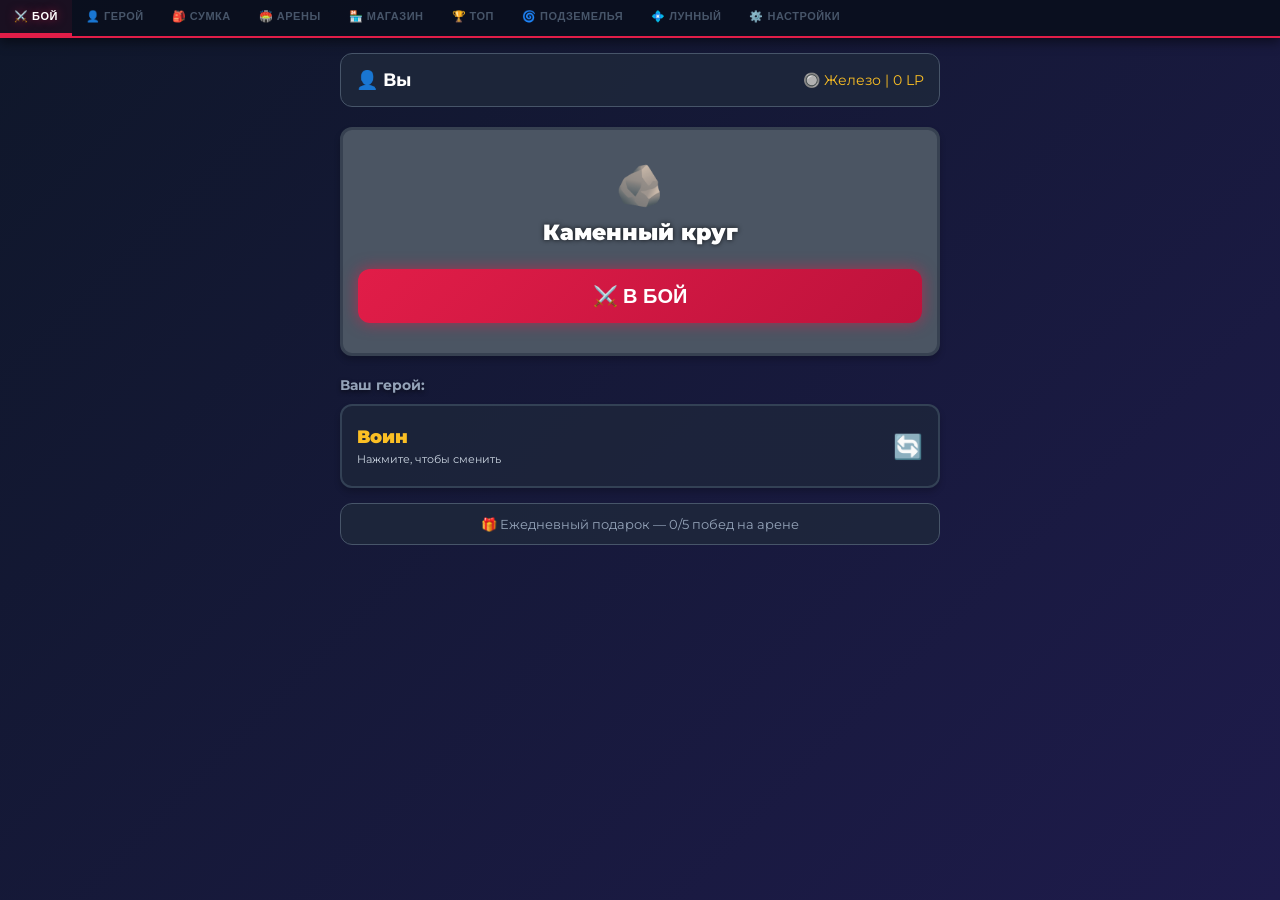
==== commit ad7280cc: "Add files via upload" ====
--- a/index.html
+++ b/index.html
@@ -125,7 +125,36 @@
     </div>
   </div>
 
-  <script src="dungeons.js?v=777"></script>
-  <script src="script.js?v=777"></script>
+  <!-- ВАЖНО: порядок подключения важен для 5 файлов dungeons/*, для core/01-02,
+       и ОБЯЗАТЕЛЕН для js/23-main.js — он должен грузиться СТРОГО ПОСЛЕДНИМ,
+       т.к. в нём выполняется стартовая инициализация игры (см. js/23-main.js). -->
+  <script src="js/dungeons/01-dungeons-data.js?v=800"></script>
+  <script src="js/dungeons/02-dungeons-engine.js?v=800"></script>
+  <script src="js/dungeons/03-dungeons-mob-ai.js?v=800"></script>
+  <script src="js/dungeons/04-dungeons-rewards.js?v=800"></script>
+  <script src="js/dungeons/05-dungeons-ui.js?v=800"></script>
+  <script src="js/core/01-core-data.js?v=800"></script>
+  <script src="js/core/02-progression.js?v=800"></script>
+  <script src="js/ui/03-screens-menu.js?v=800"></script>
+  <script src="js/items/04-item-generation.js?v=800"></script>
+  <script src="js/items/05-inventory-hero.js?v=800"></script>
+  <script src="js/items/06-shop.js?v=800"></script>
+  <script src="js/combat/07-combat-setup.js?v=800"></script>
+  <script src="js/combat/08-battle-entry-fx.js?v=800"></script>
+  <script src="js/combat/09-combat-engine.js?v=800"></script>
+  <script src="js/combat/10-combat-support.js?v=800"></script>
+  <script src="js/combat/11-battle-ui.js?v=800"></script>
+  <script src="js/combat/12-battle-outcome.js?v=800"></script>
+  <script src="js/gacha/13-gacha-data.js?v=800"></script>
+  <script src="js/gacha/14-gacha-roll.js?v=800"></script>
+  <script src="js/gacha/15-titles-cosmetics.js?v=800"></script>
+  <script src="js/gacha/16-premium-shop.js?v=800"></script>
+  <script src="js/combat/17-victory-effects.js?v=800"></script>
+  <script src="js/gacha/18-gacha-ui-mythic.js?v=800"></script>
+  <script src="js/gacha/19-gacha-ui-legendary.js?v=800"></script>
+  <script src="js/profile/20-profile-codec.js?v=800"></script>
+  <script src="js/profile/21-profile-ui.js?v=800"></script>
+  <script src="js/profile/22-settings.js?v=800"></script>
+  <script src="js/23-main.js?v=800"></script>
 </body>
 </html>
--- a/style.css
+++ b/style.css
@@ -1,4 +1,14 @@
 @import url('https://fonts.googleapis.com/css2?family=Montserrat:wght@400;700;900&display=swap');
+
+/* ============================================================
+   ОПТИМИЗАЦИЯ РЕНДЕРА — общие keyframes для "дышащего" свечения.
+   Вместо анимации box-shadow (Paint каждый кадр) — статичный
+   box-shadow на ::after поверх базового, анимируется только opacity
+   (Compositor). Смотри контейнеры .border-overlord/.border-phoenix/
+   .border-mob-boss/.btn-fight-huge/.arena-black/.arena-stars.
+   ============================================================ */
+@keyframes glow-fade-in { 0% { opacity: 0; } 100% { opacity: 1; } }
+@keyframes glow-pulse-mid { 0%, 100% { opacity: 0; } 50% { opacity: 1; } }
 
 body { font-family: 'Montserrat', sans-serif; background: linear-gradient(135deg, #0f172a 0%, #1e1b4b 100%); color: #e2e8f0; text-align: center; margin: 0; padding: 0; min-height: 100vh;}
 h1, h2, h3 { color: #fbbf24; text-shadow: 0 2px 4px rgba(0,0,0,0.5); margin-top: 15px;}
@@ -52,8 +62,8 @@
 .class-desc { font-size: 11px; color: #cbd5e1; text-align: left; line-height: 1.4; }
 
 /* === АРЕНА И ОФОРМЛЕНИЕ РАНГОВ === */
-.arena { display: flex; justify-content: space-between; margin-bottom: 20px; gap: 15px; padding: 15px; border-radius: 16px; box-shadow: 0 10px 25px rgba(0,0,0,0.6);}
-.character { background: rgba(30, 41, 59, 0.85); padding: 15px; border-radius: 12px; width: 50%; box-sizing: border-box; display: flex; flex-direction: column; transition: border-color 0.5s, box-shadow 0.5s;}
+.arena { display: flex; justify-content: space-between; margin-bottom: 20px; gap: 15px; padding: 15px; border-radius: 16px; box-shadow: 0 10px 25px rgba(0,0,0,0.6); contain: layout style paint;}
+.character { background: rgba(30, 41, 59, 0.85); padding: 15px; border-radius: 12px; width: 50%; box-sizing: border-box; display: flex; flex-direction: column; transition: border-color 0.5s, box-shadow 0.5s; contain: layout style;}
 /* Когда активна косметическая рамка — убираем дефолтный background чтобы рамка работала */
 .character.has-frame { background: transparent; }
 /* Скрыть карточку до эффекта — через класс, не inline style */
@@ -67,11 +77,14 @@
 .arena-moon { background: #9ca3af; border: 2px solid #d1d5db; box-shadow: inset 0 0 15px rgba(255,255,255,0.2); }
 .arena-sun { background: linear-gradient(to bottom, #fef08a, #a16207); border: 2px solid #eab308; box-shadow: inset 0 0 20px rgba(234,179,8,0.4); }
 .arena-crystal { background: linear-gradient(to bottom, #bfdbfe, #1e3a8a); border: 2px solid #3b82f6; box-shadow: inset 0 0 25px rgba(59,130,246,0.5); }
-.arena-black { background: linear-gradient(to bottom, #000000, #4c1d95); border: 2px solid #7c3aed; box-shadow: inset 0 0 30px rgba(124,58,237,0.6); animation: pulseBg 3s infinite alternate; }
-.arena-stars { background: linear-gradient(135deg, #020617, #450a0a, #172554, #2e1065); border: 2px solid #f43f5e; box-shadow: inset 0 0 40px rgba(244,63,94,0.5); background-size: 200% 200%; animation: pulseStars 4s infinite alternate; }
-
-@keyframes pulseBg { 0% { box-shadow: inset 0 0 10px rgba(124,58,237,0.4); } 100% { box-shadow: inset 0 0 40px rgba(124,58,237,0.8); } }
-@keyframes pulseStars { 0% { background-position: 0% 50%; box-shadow: inset 0 0 20px rgba(244,63,94,0.4); } 100% { background-position: 100% 50%; box-shadow: inset 0 0 60px rgba(250,204,21,0.6); } }
+.arena-black { background: linear-gradient(to bottom, #000000, #4c1d95); border: 2px solid #7c3aed; box-shadow: inset 0 0 12px rgba(124,58,237,0.4); position: relative; }
+.arena-black::after { content:''; position:absolute; inset:0; border-radius: inherit; box-shadow: inset 0 0 40px rgba(124,58,237,0.8); opacity: 0; animation: glow-fade-in 3s infinite alternate; pointer-events: none; }
+.arena-stars { background: linear-gradient(135deg, #020617, #450a0a, #172554, #2e1065); border: 2px solid #f43f5e; box-shadow: inset 0 0 20px rgba(244,63,94,0.4); background-size: 200% 200%; background-position: 0% 50%; position: relative; }
+.arena-stars::after { content:''; position:absolute; inset:0; border-radius: inherit; box-shadow: inset 0 0 60px rgba(250,204,21,0.6); opacity: 0; animation: glow-fade-in 4s infinite alternate; pointer-events: none; }
+
+/* pulseBg/pulseStars заменены на glow-fade-in + статичный ::after (см. .arena-black/.arena-stars выше) */
+/* Примечание: медленный сдвиг оттенков (background-position) в .arena-stars оставлен как есть —
+   это самая редкая (топ-арена) и at-most-one-element ситуация, шевелящая только собственный фон. */
 
 /* Рамки персонажей (Ранги) */
 .border-iron { border: 2px solid transparent; box-shadow: none; }
@@ -82,11 +95,12 @@
 .border-diamond { border: 2px solid #0ea5e9; box-shadow: 0 0 20px rgba(14, 165, 233, 0.7); }
 .border-master { border: 2px solid transparent; background: linear-gradient(rgba(30,41,59,0.85), rgba(30,41,59,0.85)) padding-box, linear-gradient(to right, #ef4444, #facc15) border-box; box-shadow: 0 0 25px rgba(239, 68, 68, 0.6); }
 .border-grandmaster { border: 2px solid transparent; background: linear-gradient(rgba(30,41,59,0.85), rgba(30,41,59,0.85)) padding-box, linear-gradient(to right, #2563eb, #7dd3fc) border-box; box-shadow: 0 0 25px rgba(37, 99, 235, 0.6); }
-.border-overlord { border: 2px solid transparent; background: linear-gradient(rgba(30,41,59,0.85), rgba(30,41,59,0.85)) padding-box, linear-gradient(135deg, #000000, #a855f7, #000000) border-box; box-shadow: 0 0 20px #6b21a8, inset 0 0 15px #4c1d95; animation: overlordPulse 3s infinite alternate;}
-.border-phoenix { border: 2px solid transparent; background: linear-gradient(rgba(30,41,59,0.85), rgba(30,41,59,0.85)) padding-box, linear-gradient(to top, #ea580c, #ef4444, #facc15) border-box; box-shadow: 0 0 30px #ef4444, 0 -5px 15px #facc15, inset 0 0 20px #ea580c; animation: borderFire 1.5s infinite alternate; }
-
-@keyframes overlordPulse { 0% {box-shadow: 0 0 15px #4c1d95, inset 0 0 10px #000;} 100% {box-shadow: 0 0 35px #a855f7, inset 0 0 25px #6b21a8;} }
-@keyframes borderFire { 0% {box-shadow: 0 0 20px #ef4444, 0 -2px 10px #facc15, inset 0 0 10px #ea580c;} 100% {box-shadow: 0 0 45px #ef4444, 0 -10px 25px #facc15, inset 0 0 30px #ea580c;} }
+.border-overlord { border: 2px solid transparent; background: linear-gradient(rgba(30,41,59,0.85), rgba(30,41,59,0.85)) padding-box, linear-gradient(135deg, #000000, #a855f7, #000000) border-box; box-shadow: 0 0 15px #4c1d95, inset 0 0 10px #000; }
+.border-overlord::after { content:''; position:absolute; inset:0; border-radius: inherit; box-shadow: 0 0 35px #a855f7, inset 0 0 25px #6b21a8; opacity:0; animation: glow-fade-in 3s infinite alternate; pointer-events:none; }
+.border-phoenix { border: 2px solid transparent; background: linear-gradient(rgba(30,41,59,0.85), rgba(30,41,59,0.85)) padding-box, linear-gradient(to top, #ea580c, #ef4444, #facc15) border-box; box-shadow: 0 0 20px #ef4444, 0 -2px 10px #facc15, inset 0 0 10px #ea580c; }
+.border-phoenix::after { content:''; position:absolute; inset:0; border-radius: inherit; box-shadow: 0 0 45px #ef4444, 0 -10px 25px #facc15, inset 0 0 30px #ea580c; opacity:0; animation: glow-fade-in 1.5s infinite alternate; pointer-events:none; }
+
+/* overlordPulse/borderFire заменены на glow-fade-in + статичный ::after (см. .border-overlord/.border-phoenix выше) */
 
 /* Эффекты свечения Ников (Ранги) */
 .text-master { background: linear-gradient(to right, #ef4444, #facc15); -webkit-background-clip: text; color: transparent; text-shadow: 0 0 10px rgba(239, 68, 68, 0.5); }
@@ -95,33 +109,6 @@
 .text-diamond { background: linear-gradient(to right, #0ea5e9, #7dd3fc); -webkit-background-clip: text; color: transparent; text-shadow: 0 0 10px rgba(14, 165, 233, 0.5); }
 .text-overlord { background: linear-gradient(to bottom, #d8b4fe, #4c1d95); -webkit-background-clip: text; color: transparent; text-shadow: 0 0 15px #7c3aed; }
 .text-phoenix { background: linear-gradient(to top, #facc15, #ef4444); -webkit-background-clip: text; color: transparent; text-shadow: 0 -2px 10px rgba(239,68,68,0.8), 0 2px 15px rgba(250,204,21,0.6); animation: textFire 1s infinite alternate;}
-.bar-container { background: #0f172a; border-radius: 6px; width: 100%; height: 22px; margin-bottom: 8px; border: 1px solid #334155; overflow: hidden; position: relative;}
-/* Рамки персонажей */
-.border-iron { border: 2px solid transparent; box-shadow: none; }
-.border-bronze { border: 2px solid #8b5a2b; box-shadow: none; }
-.border-silver { border: 2px solid #c0c0c0; box-shadow: none; }
-.border-gold { border: 2px solid #facc15; box-shadow: none; }
-.border-emerald { border: 2px solid #10b981; box-shadow: 0 0 15px rgba(16, 185, 129, 0.6); }
-.border-diamond { border: 2px solid #0ea5e9; box-shadow: 0 0 20px rgba(14, 165, 233, 0.7); }
-
-/* Элитные рамки (Градиентные границы + Анимации) */
-.border-master { border: 2px solid transparent; background: linear-gradient(rgba(30,41,59,0.85), rgba(30,41,59,0.85)) padding-box, linear-gradient(to right, #ef4444, #facc15) border-box; box-shadow: 0 0 25px rgba(239, 68, 68, 0.6); }
-.border-grandmaster { border: 2px solid transparent; background: linear-gradient(rgba(30,41,59,0.85), rgba(30,41,59,0.85)) padding-box, linear-gradient(to right, #2563eb, #7dd3fc) border-box; box-shadow: 0 0 25px rgba(37, 99, 235, 0.6); }
-.border-overlord { border: 2px solid transparent; background: linear-gradient(rgba(30,41,59,0.85), rgba(30,41,59,0.85)) padding-box, linear-gradient(135deg, #000000, #a855f7, #000000) border-box; box-shadow: 0 0 20px #6b21a8, inset 0 0 15px #4c1d95; animation: overlordPulse 3s infinite alternate;}
-.border-phoenix { border: 2px solid transparent; background: linear-gradient(rgba(30,41,59,0.85), rgba(30,41,59,0.85)) padding-box, linear-gradient(to top, #ea580c, #ef4444, #facc15) border-box; box-shadow: 0 0 30px #ef4444, 0 -5px 15px #facc15, inset 0 0 20px #ea580c; animation: borderFire 1.5s infinite alternate; }
-
-@keyframes overlordPulse { 0% {box-shadow: 0 0 15px #4c1d95, inset 0 0 10px #000;} 100% {box-shadow: 0 0 35px #a855f7, inset 0 0 25px #6b21a8;} }
-@keyframes borderFire { 0% {box-shadow: 0 0 20px #ef4444, 0 -2px 10px #facc15, inset 0 0 10px #ea580c;} 100% {box-shadow: 0 0 45px #ef4444, 0 -10px 25px #facc15, inset 0 0 30px #ea580c;} }
-
-/* Эффекты свечения Ников */
-.text-master { background: linear-gradient(to right, #ef4444, #facc15); -webkit-background-clip: text; color: transparent; text-shadow: 0 0 10px rgba(239, 68, 68, 0.5); }
-.text-emerald { background: linear-gradient(to right, #10b981, #34d399); -webkit-background-clip: text; color: transparent; text-shadow: 0 0 10px rgba(16, 185, 129, 0.5); }
-.text-diamond { background: linear-gradient(to right, #0ea5e9, #7dd3fc); -webkit-background-clip: text; color: transparent; text-shadow: 0 0 10px rgba(14, 165, 233, 0.5); }
-.text-grandmaster { background: linear-gradient(to right, #2563eb, #7dd3fc); -webkit-background-clip: text; color: transparent; text-shadow: 0 0 10px rgba(37, 99, 235, 0.5); }
-.text-overlord { background: linear-gradient(to bottom, #d8b4fe, #4c1d95); -webkit-background-clip: text; color: transparent; text-shadow: 0 0 15px #7c3aed; }
-.text-phoenix { background: linear-gradient(to top, #facc15, #ef4444); -webkit-background-clip: text; color: transparent; text-shadow: 0 -2px 10px rgba(239,68,68,0.8), 0 2px 15px rgba(250,204,21,0.6); animation: textFire 1s infinite alternate;}
-
-@keyframes textFire { 0% {text-shadow: 0 -2px 10px rgba(239,68,68,0.8), 0 2px 10px rgba(250,204,21,0.5);} 100% {text-shadow: 0 -5px 20px rgba(234,88,12,0.9), 0 2px 25px rgba(250,204,21,0.8);} }
 .bar-container { background: #0f172a; border-radius: 6px; width: 100%; height: 22px; margin-bottom: 8px; border: 1px solid #334155; overflow: hidden; position: relative;}
 .bar-text { position: absolute; width: 100%; text-align: center; font-size: 12px; font-weight: bold; line-height: 22px; color: white; z-index: 2;}
 .hp-fill { height: 100%; background: linear-gradient(90deg, #be123c, #f43f5e); transition: width 0.4s ease; }
@@ -188,10 +175,13 @@
     cursor: pointer; 
     text-transform: uppercase; 
     box-shadow: 0 0 15px rgba(225, 29, 72, 0.6); 
-    animation: pulseFight 2s infinite; 
     width: 100%;
-}
-@keyframes pulseFight { 0% { transform: scale(1); box-shadow: 0 0 15px rgba(225, 29, 72, 0.6);} 50% { transform: scale(1.02); box-shadow: 0 0 25px rgba(225, 29, 72, 0.9);} 100% { transform: scale(1); box-shadow: 0 0 15px rgba(225, 29, 72, 0.6);} }
+    position: relative;
+    animation: fight-btn-scale 2s infinite;
+    contain: layout style paint;
+}
+.btn-fight-huge::after { content:''; position:absolute; inset:0; border-radius: inherit; box-shadow: 0 0 25px rgba(225, 29, 72, 0.9); opacity:0; animation: glow-pulse-mid 2s infinite; pointer-events:none; }
+@keyframes fight-btn-scale { 0%, 100% { transform: scale(1); } 50% { transform: scale(1.02); } }
 
 /* === ЛИДЕРБОРД === */
 .lb-item { background: rgba(30, 41, 59, 0.8); border: 2px solid #334155; padding: 12px 15px; border-radius: 12px; margin-bottom: 8px; display: flex; justify-content: space-between; align-items: center; font-size: 14px; box-shadow: 0 4px 6px rgba(0,0,0,0.2); }
@@ -229,12 +219,13 @@
   border: 2px solid #dc2626;
   box-shadow: 0 0 22px rgba(220,38,38,0.7), 0 0 45px rgba(127,29,29,0.4), inset 0 0 25px rgba(180,0,0,0.12);
   background: linear-gradient(160deg, rgba(30,41,59,0.9) 40%, rgba(100,0,0,0.3));
-  animation: boss-pulse 2.5s ease-in-out infinite;
-}
-@keyframes boss-pulse {
-  0%, 100% { box-shadow: 0 0 22px rgba(220,38,38,0.7), 0 0 45px rgba(127,29,29,0.4), inset 0 0 25px rgba(180,0,0,0.12); }
-  50%       { box-shadow: 0 0 35px rgba(220,38,38,0.95), 0 0 65px rgba(180,0,0,0.6), inset 0 0 30px rgba(200,0,0,0.2); }
-}
+}
+.border-mob-boss::after {
+  content:''; position:absolute; inset:0; border-radius: inherit;
+  box-shadow: 0 0 35px rgba(220,38,38,0.95), 0 0 65px rgba(180,0,0,0.6), inset 0 0 30px rgba(200,0,0,0.2);
+  opacity:0; animation: glow-pulse-mid 2.5s ease-in-out infinite; pointer-events:none;
+}
+/* boss-pulse заменён на glow-pulse-mid + статичный ::after выше */
 
 /* === ТАЙМЕР ХОДА (Текстовый) === */
 #turn-timer-container {
@@ -326,6 +317,7 @@
   background-size: 250% 100%;
   color: #f3e8ff;
   overflow: hidden;
+  contain: layout style paint;
   animation: epic-drift 5s ease-in-out infinite, epic-glow 2.5s ease-in-out infinite;
 }
 @keyframes epic-drift {
@@ -352,6 +344,7 @@
   color: #fff8e7;
   text-shadow: 0 0 6px rgba(253,230,138,0.6);
   overflow: hidden;
+  contain: layout style paint;
   animation: legendary-shimmer 3s linear infinite, legendary-glow 1.8s ease-in-out infinite;
 }
 .title-legendary::before {
@@ -361,14 +354,15 @@
   width: 28%; height: 100%;
   background: linear-gradient(90deg, transparent, rgba(255,255,255,0.55), transparent);
   animation: legendary-wave 3s linear infinite;
+  will-change: transform;
 }
 @keyframes legendary-shimmer {
   0%   { background-position: 0% 0%; }
   100% { background-position: 200% 0%; }
 }
 @keyframes legendary-wave {
-  0%   { left: -40%; }
-  100% { left: 130%; }
+  0%   { transform: translateX(0%); }
+  100% { transform: translateX(607.1428%); } /* эквивалент left:-40%→130% (170% контейнера / 28% ширины волны) */
 }
 @keyframes legendary-glow {
   0%,100% { box-shadow: 0 0 10px rgba(245,158,11,0.55), 0 0 24px rgba(180,83,9,0.25); }
@@ -424,6 +418,7 @@
   color: #fff;
   text-shadow: 0 0 6px rgba(255,255,255,0.9), 0 0 16px rgba(255,100,100,0.8), 0 0 30px rgba(220,38,38,0.5);
   overflow: hidden;
+  contain: layout style paint;
   animation: mythic-shimmer 2.8s linear infinite, mythic-text-flicker 3s ease-in-out infinite, mythic-border-glow 2s ease-in-out infinite;
 }
 .title-mythic::before {
@@ -433,6 +428,7 @@
   width: 20%; height: 100%;
   background: linear-gradient(90deg, transparent, rgba(255,255,255,0.15) 30%, rgba(255,255,255,0.75) 50%, rgba(255,255,255,0.15) 70%, transparent);
   animation: mythic-wave-white 2.8s linear infinite;
+  will-change: transform;
 }
 .title-mythic::after {
   content: '';
@@ -441,18 +437,19 @@
   width: 16%; height: 100%;
   background: linear-gradient(90deg, transparent, rgba(0,0,0,0.15) 30%, rgba(0,0,0,0.65) 50%, rgba(0,0,0,0.15) 70%, transparent);
   animation: mythic-wave-black 2.8s linear infinite 1.4s;
+  will-change: transform;
 }
 @keyframes mythic-shimmer {
   0%   { background-position: 0% 0%; }
   100% { background-position: 250% 0%; }
 }
 @keyframes mythic-wave-white {
-  0%   { left: -45%; }
-  100% { left: 135%; }
+  0%   { transform: translateX(0%); }
+  100% { transform: translateX(900%); } /* эквивалент left:-45%→135% (180% контейнера / 20% ширины волны) */
 }
 @keyframes mythic-wave-black {
-  0%   { left: -45%; }
-  100% { left: 135%; }
+  0%   { transform: translateX(0%); }
+  100% { transform: translateX(1125%); } /* эквивалент left:-45%→135% (180% контейнера / 16% ширины волны) */
 }
 @keyframes mythic-text-flicker {
   0%,100% { text-shadow: 0 0 6px rgba(255,255,255,0.9), 0 0 16px rgba(255,100,100,0.8), 0 0 30px rgba(220,38,38,0.5); }
@@ -839,96 +836,10 @@
   }
 }
 
-/* ══════════════════════════════════════════
-   ЭФФЕКТЫ ВХОДА В БОЙ
-   ══════════════════════════════════════════ */
-
-
-
-/* Эпик: Слайд снизу */
-@keyframes entry-slide {
-  0%   { transform: translateY(28px); opacity: 0; }
-  62%  { transform: translateY(-3px); opacity: 1; }
-  100% { transform: translateY(0); opacity: 1; }
-}
-.entry-anim-slide { animation: entry-slide 0.55s cubic-bezier(0.34,1.56,0.64,1) both; }
-
-/* Эпик: Вспышка */
-@keyframes entry-flash {
-  0%   { opacity: 0; filter: brightness(4) blur(5px); transform: scale(0.87); }
-  32%  { opacity: 1; filter: brightness(1.7) blur(1px); transform: scale(1.05); }
-  100% { opacity: 1; filter: brightness(1) blur(0); transform: scale(1); }
-}
-.entry-anim-flash { animation: entry-flash 0.5s ease-out both; }
-
-/* Легенда: Материализация */
-@keyframes entry-materialize {
-  0%   { opacity: 0; transform: scale(1.2); filter: blur(12px) brightness(2.5); }
-  45%  { opacity: 0.8; transform: scale(1.05); filter: blur(2px) brightness(1.4); }
-  75%  { opacity: 1; transform: scale(0.98); filter: blur(0) brightness(1.05); }
-  100% { opacity: 1; transform: scale(1); filter: none; }
-}
-.entry-anim-materialize { animation: entry-materialize 0.85s ease-out both; }
-
-/* Легенда: Удар с небес */
-@keyframes entry-impact {
-  0%   { transform: translateY(-55px) scale(0.82); opacity: 0; filter: blur(3px); }
-  55%  { transform: translateY(5px) scale(1.05); opacity: 1; filter: blur(0); }
-  73%  { transform: translateY(-2px) scale(0.99); }
-  100% { transform: translateY(0) scale(1); }
-}
-@keyframes entry-impact-wave {
-  0%   { transform: scaleX(0.05); opacity: 0.9; }
-  60%  { transform: scaleX(1); opacity: 0.45; }
-  100% { transform: scaleX(1.5); opacity: 0; }
-}
-.entry-anim-impact { animation: entry-impact 0.65s cubic-bezier(0.22,1,0.36,1) both; }
-.entry-impact-line {
-  position: absolute; bottom: -4px; left: 5px; right: 5px; height: 2px;
-  background: linear-gradient(90deg, transparent, rgba(251,191,36,0.75), rgba(253,230,138,0.95), rgba(251,191,36,0.75), transparent);
-  border-radius: 1px; transform-origin: center;
-  animation: entry-impact-wave 0.65s ease-out both; pointer-events: none;
-}
-
-/* Миф: Разрыв пространства */
-@keyframes entry-rift {
-  0%   { opacity: 0; transform: scale(0); filter: blur(22px) brightness(6); }
-  38%  { opacity: 1; transform: scale(1.12); filter: blur(2px) brightness(2.5); }
-  65%  { transform: scale(0.97); filter: blur(0) brightness(1.1); }
-  100% { transform: scale(1); filter: none; opacity: 1; }
-}
-@keyframes entry-rift-flash {
-  0%,32%  { background: rgba(0,0,0,0); }
-  40%     { background: rgba(109,40,217,0.42); }
-  52%     { background: rgba(0,0,0,0.65); }
-  72%     { background: rgba(109,40,217,0.06); }
-  100%    { background: rgba(0,0,0,0); }
-}
-.entry-anim-rift { animation: entry-rift 0.95s cubic-bezier(0.22,1,0.36,1) both; }
-.entry-anim-rift-flash {
-  animation: entry-rift-flash 0.95s ease-out both;
-  position: absolute; inset: 0; border-radius: 12px;
-  pointer-events: none; z-index: 10;
-}
-
-/* Миф: Сияние Валинора */
-@keyframes entry-radiance {
-  0%   { transform: scale(0.4); opacity: 0; filter: brightness(6) blur(8px); }
-  30%  { transform: scale(1.1); opacity: 1; filter: brightness(2.8) blur(1px); box-shadow: 0 0 80px rgba(253,230,138,0.95), 0 0 160px rgba(245,158,11,0.5); }
-  58%  { transform: scale(0.98); filter: brightness(1.2) blur(0); box-shadow: 0 0 28px rgba(253,230,138,0.35); }
-  100% { transform: scale(1); filter: none; box-shadow: none; opacity: 1; }
-}
-@keyframes entry-radiance-ring {
-  0%   { transform: scale(0.75); opacity: 0.95; }
-  100% { transform: scale(3); opacity: 0; }
-}
-.entry-anim-radiance { animation: entry-radiance 0.9s cubic-bezier(0.34,1.4,0.64,1) both; }
-.entry-radiance-ring {
-  position: absolute; inset: -7px;
-  border: 2px solid rgba(253,230,138,0.7); border-radius: 12px;
-  animation: entry-radiance-ring 0.9s ease-out both;
-  pointer-events: none; z-index: 10;
-}
+/* Блок «ЭФФЕКТЫ ВХОДА В БОЙ» (entry-slide/flash/materialize/impact/rift/radiance,
+   классы .entry-anim-*) удалён: подтверждено, что он не используется —
+   реальная анимация появления реализована в JS (playEntryEffect / _animSlide и т.д.,
+   см. js/combat/08-battle-entry-fx.js). Эти keyframes никогда не применялись к DOM. */
 
 /* ============================================================
    ГАЧА — анимации
@@ -957,6 +868,7 @@
   font-weight: 900;
   color: #f59e0b;
   text-shadow: 0 0 10px rgba(245,158,11,0.7);
+  contain: layout style paint;
   animation: gacha-title-pulse 2s ease-in-out infinite;
 }
 
